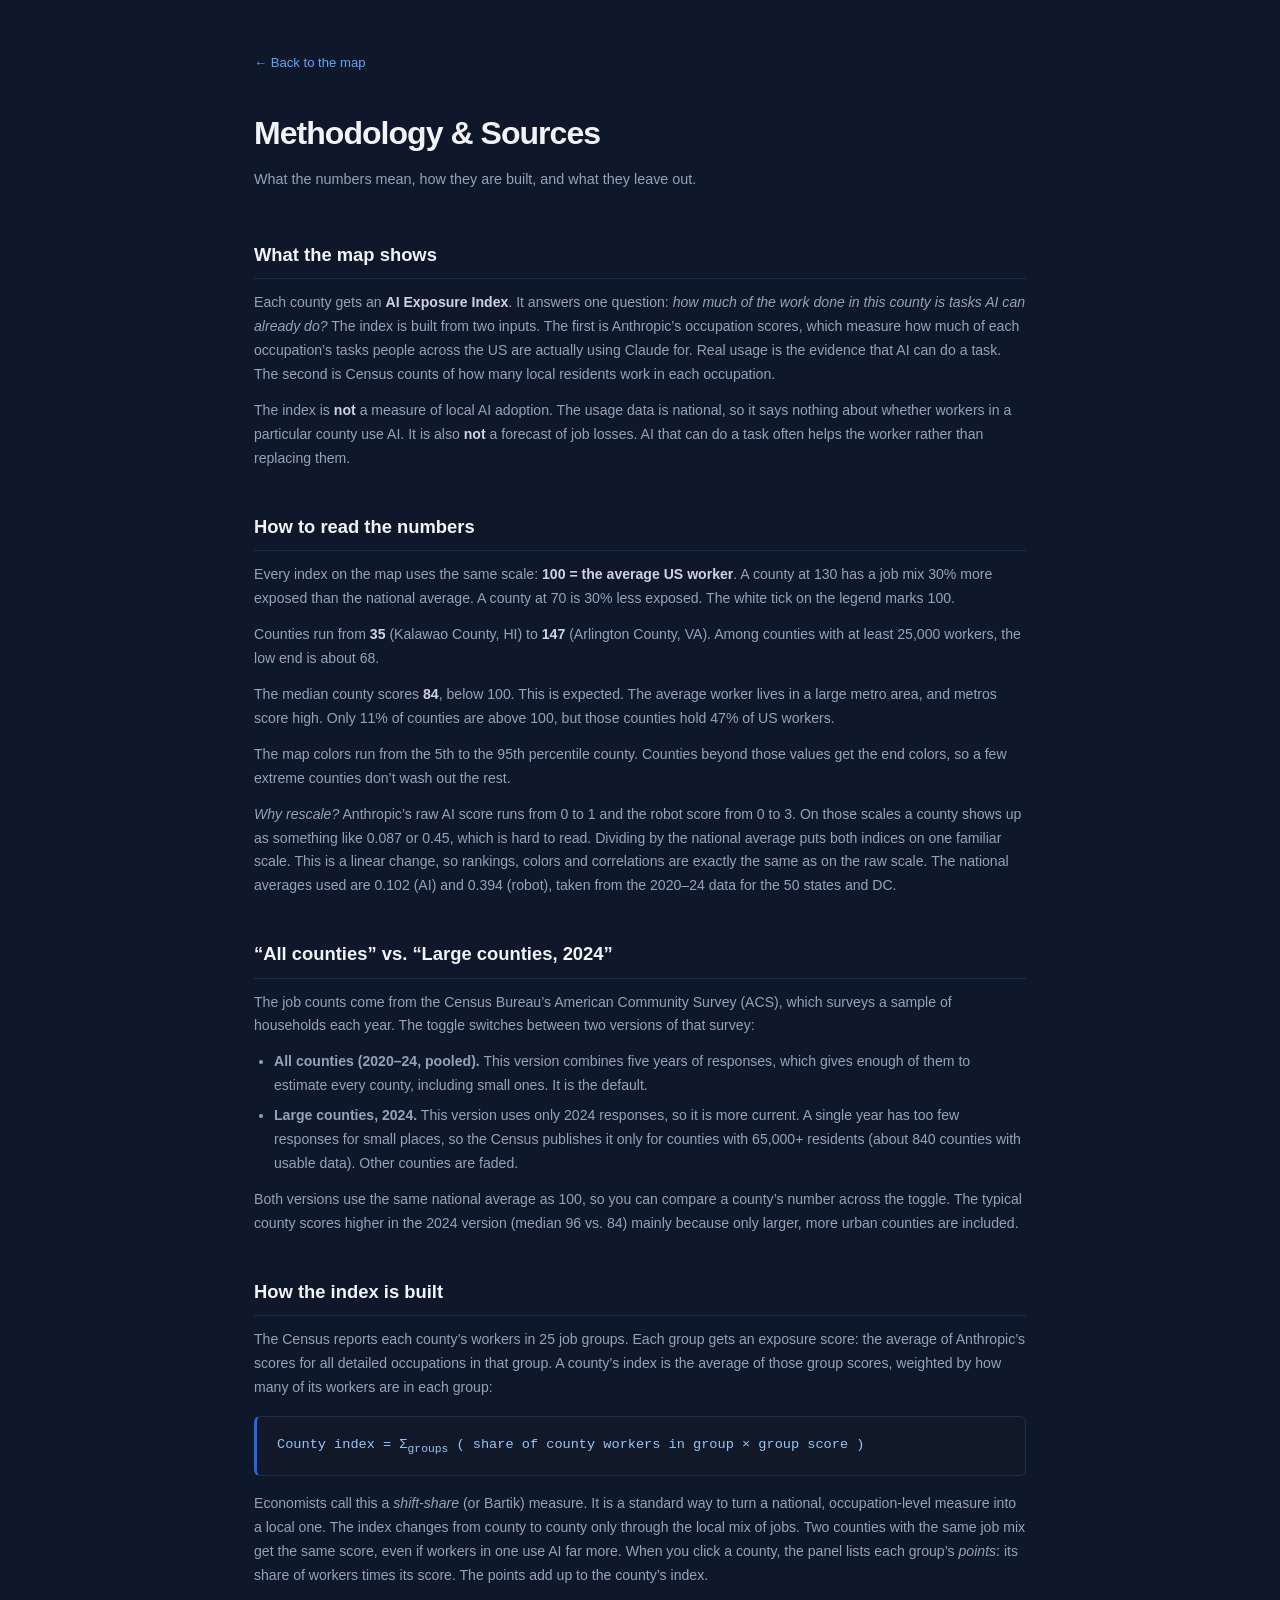
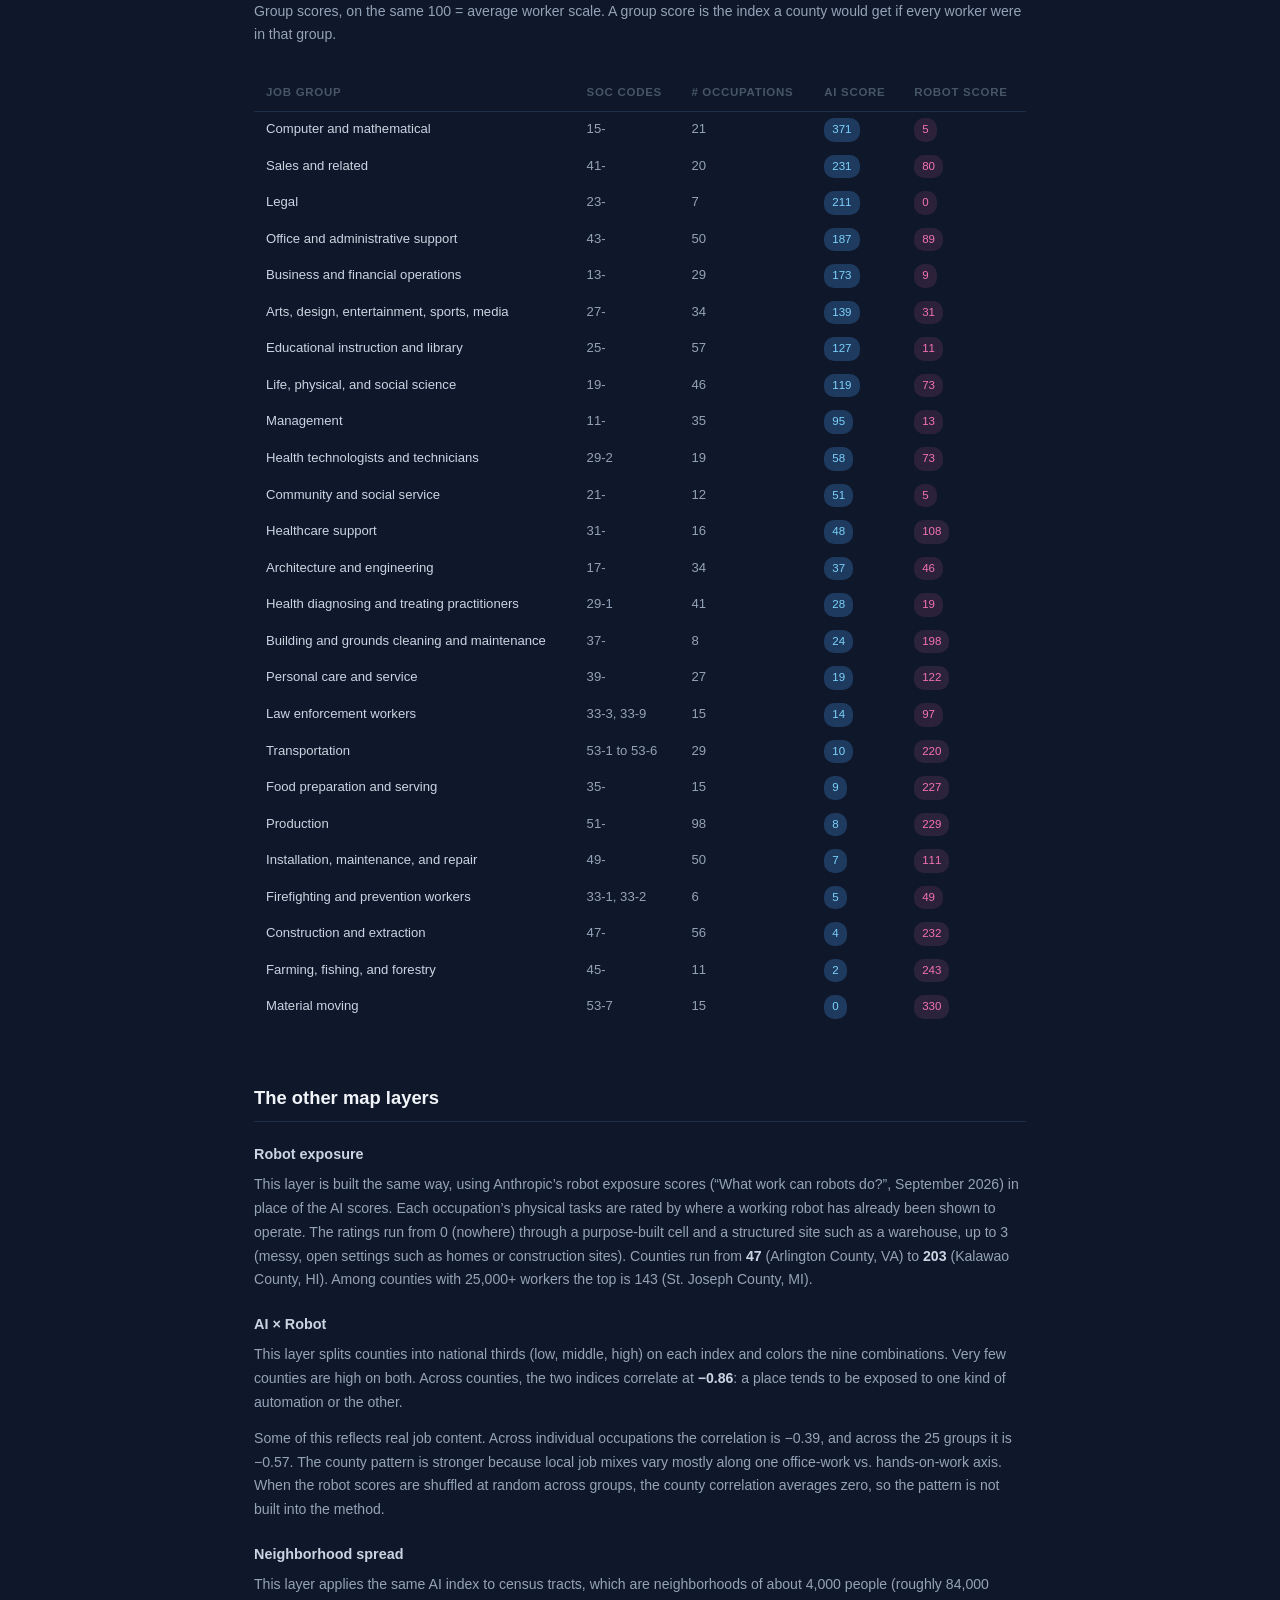
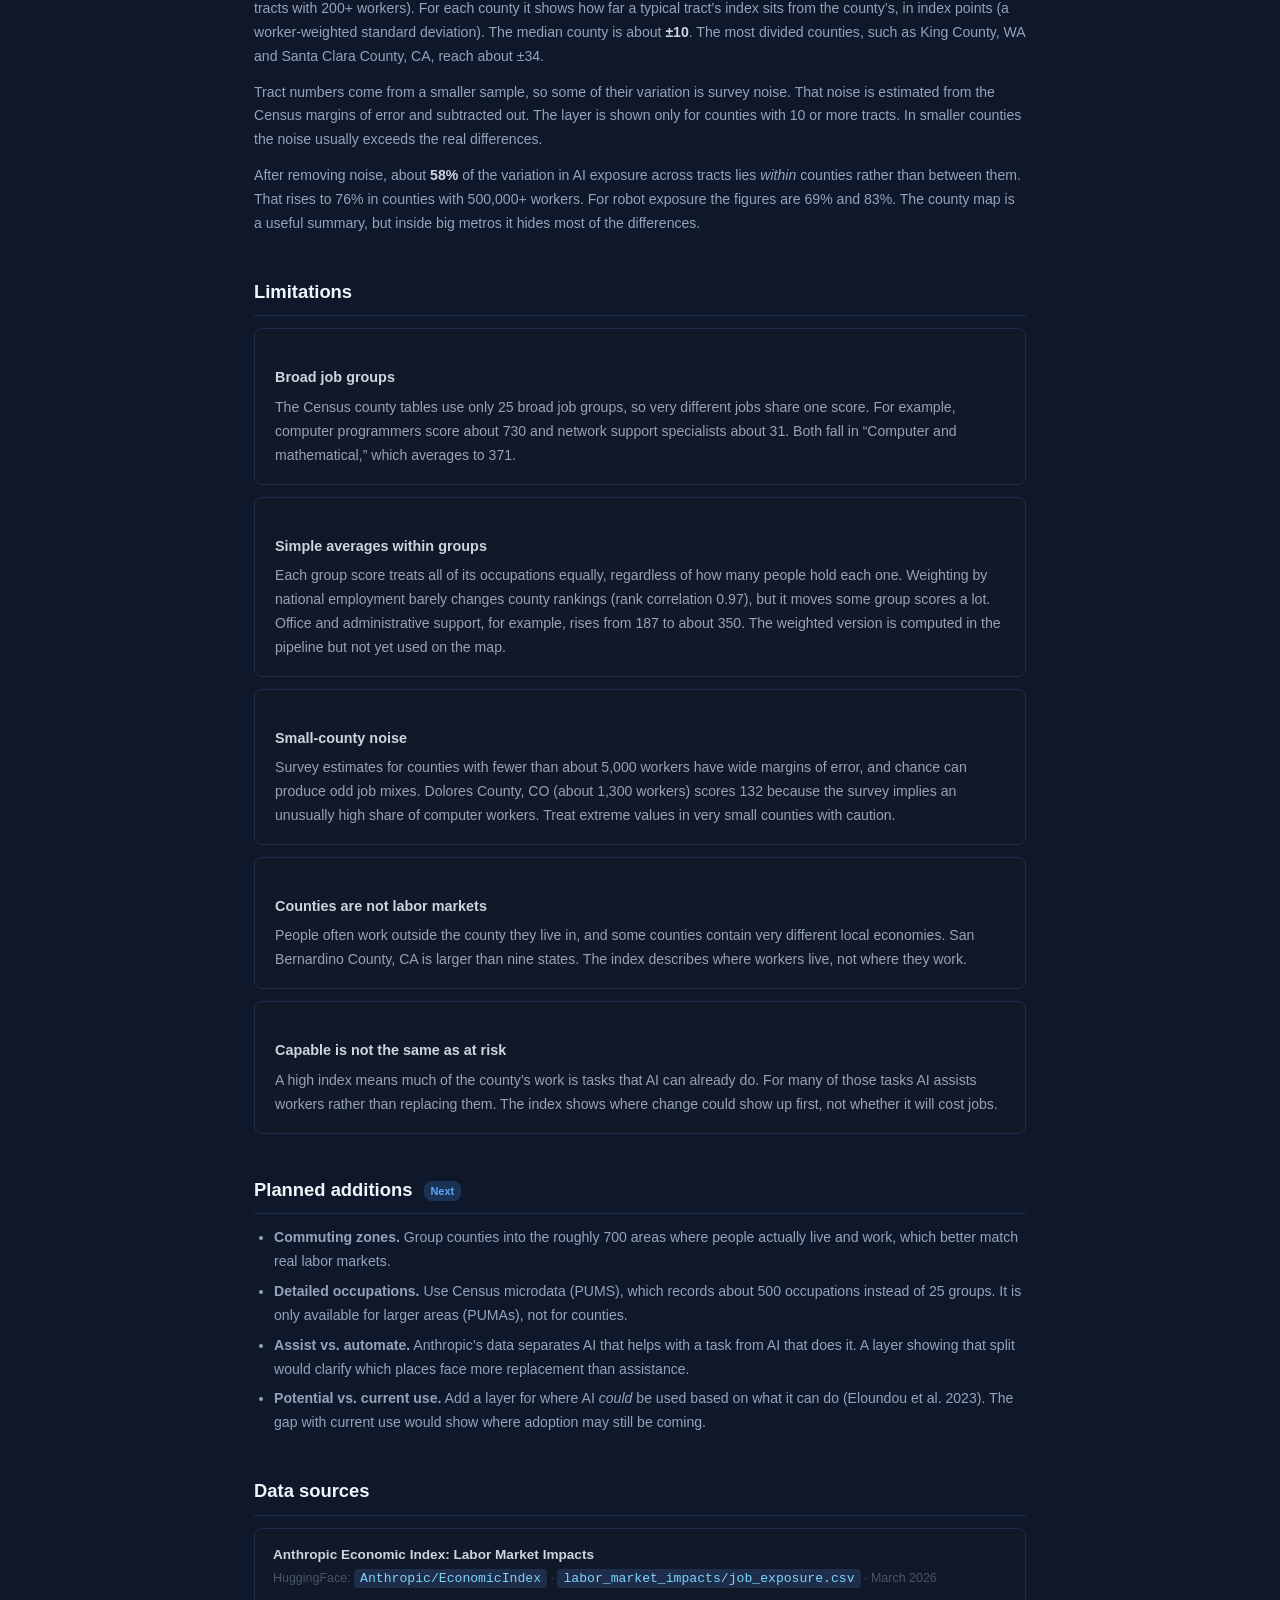
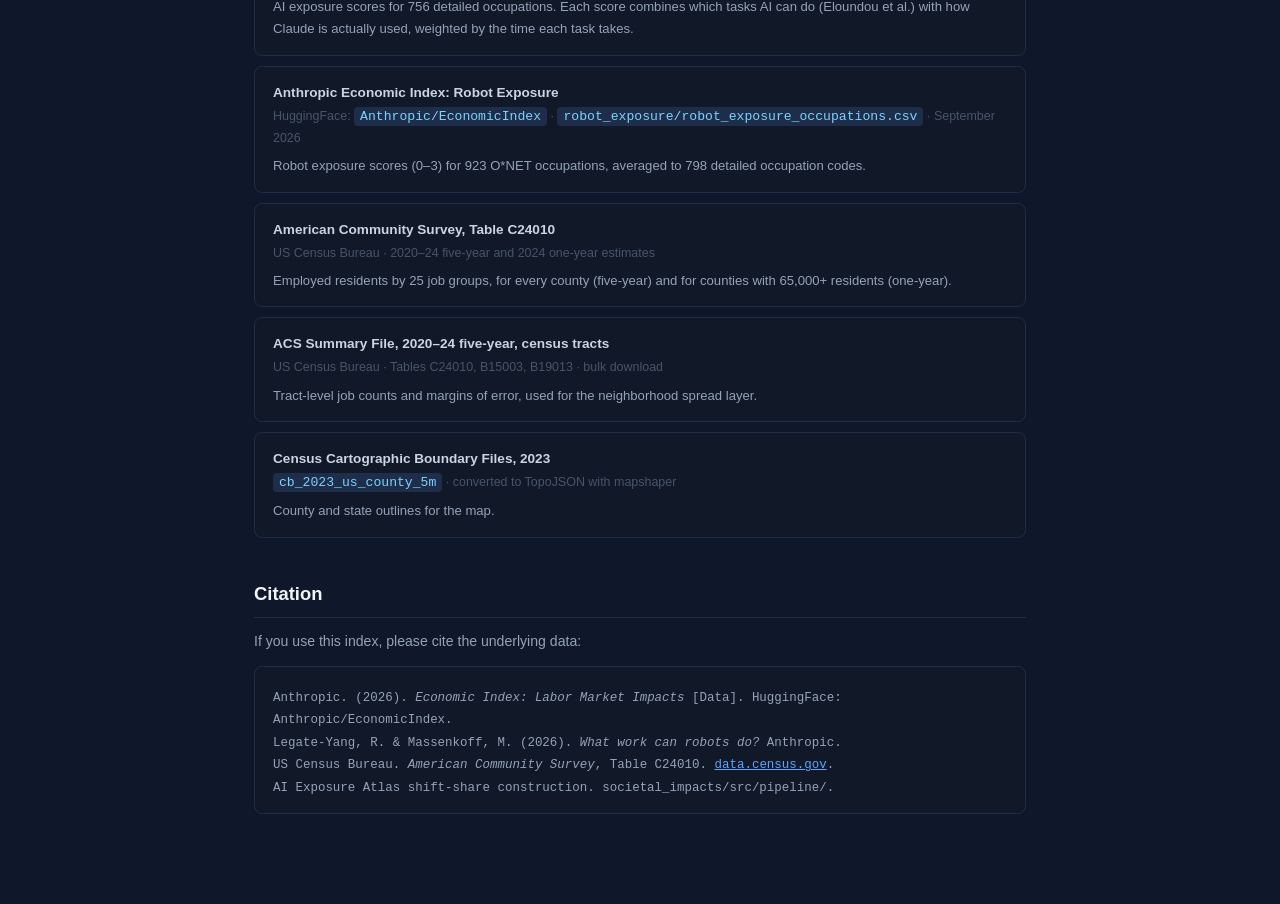
==== src/map/methodology.html @ 0a043947 "Describe the AI index as task capability, not local adoption The usage data is national and occupati" ====
<!DOCTYPE html>
<html lang="en">
<head>
  <meta charset="UTF-8" />
  <meta name="viewport" content="width=device-width, initial-scale=1.0" />
  <title>Methodology — AI Exposure Atlas</title>
  <style>
    * { box-sizing: border-box; margin: 0; padding: 0; }
    body {
      font-family: -apple-system, BlinkMacSystemFont, "Segoe UI", Roboto, sans-serif;
      background: #0f172a;
      color: #e2e8f0;
      line-height: 1.7;
    }
    .page {
      max-width: 820px;
      margin: 0 auto;
      padding: 48px 24px 80px;
    }
    .back-link {
      display: inline-flex;
      align-items: center;
      gap: 6px;
      font-size: 0.82rem;
      color: #60a5fa;
      text-decoration: none;
      margin-bottom: 32px;
    }
    .back-link:hover { text-decoration: underline; }
    h1 {
      font-size: 2rem;
      font-weight: 700;
      color: #f1f5f9;
      letter-spacing: -0.03em;
      margin-bottom: 6px;
    }
    .tagline {
      font-size: 0.9rem;
      color: #94a3b8;
      margin-bottom: 48px;
    }
    h2 {
      font-size: 1.15rem;
      font-weight: 600;
      color: #f1f5f9;
      margin: 40px 0 12px;
      padding-bottom: 8px;
      border-bottom: 1px solid #1e2d4a;
    }
    h3 {
      font-size: 0.9rem;
      font-weight: 600;
      color: #cbd5e1;
      margin: 20px 0 6px;
    }
    p { font-size: 0.88rem; color: #94a3b8; margin-bottom: 12px; }
    p strong { color: #cbd5e1; }
    code {
      font-family: "SF Mono", "Fira Code", monospace;
      font-size: 0.82rem;
      background: #1e2d4a;
      color: #7dd3fc;
      padding: 2px 6px;
      border-radius: 4px;
    }
    .formula {
      background: #111827;
      border: 1px solid #1e2d4a;
      border-left: 3px solid #2563eb;
      border-radius: 6px;
      padding: 16px 20px;
      margin: 16px 0;
      font-family: "SF Mono", "Fira Code", monospace;
      font-size: 0.85rem;
      color: #93c5fd;
    }
    code { overflow-wrap: anywhere; }
    table {
      width: 100%;
      border-collapse: collapse;
      font-size: 0.82rem;
      margin: 16px 0;
    }
    th {
      text-align: left;
      font-size: 0.72rem;
      font-weight: 600;
      text-transform: uppercase;
      letter-spacing: 0.06em;
      color: #475569;
      padding: 8px 12px;
      border-bottom: 1px solid #1e2d4a;
    }
    td {
      padding: 6px 12px;
      border-bottom: 1px solid #0f172a;
      color: #94a3b8;
      vertical-align: top;
    }
    td:first-child { color: #cbd5e1; }
    tr:hover td { background: #111827; }
    .score-chip.robot { color: #f472b6; background: rgba(244,114,182,0.12); }
    .score-chip {
      display: inline-block;
      background: #1e3a5f;
      color: #7dd3fc;
      font-size: 0.72rem;
      padding: 2px 8px;
      border-radius: 10px;
    }
    .limitation-box {
      background: #111827;
      border: 1px solid #1e2d4a;
      border-radius: 8px;
      padding: 16px 20px;
      margin: 12px 0;
    }
    .limitation-box p { margin: 0; }
    ul {
      padding-left: 20px;
      font-size: 0.88rem;
      color: #94a3b8;
      margin-bottom: 12px;
    }
    ul li { margin-bottom: 6px; }
    .planned {
      display: inline-block;
      font-size: 0.68rem;
      background: #1a3355;
      color: #60a5fa;
      padding: 1px 7px;
      border-radius: 8px;
      margin-left: 6px;
      vertical-align: middle;
    }
    .source-block {
      background: #111827;
      border: 1px solid #1e2d4a;
      border-radius: 8px;
      padding: 14px 18px;
      margin: 10px 0;
    }
    .source-title { font-weight: 600; color: #cbd5e1; font-size: 0.85rem; }
    .source-meta { font-size: 0.78rem; color: #475569; margin-top: 2px; }
    .source-desc { font-size: 0.82rem; color: #94a3b8; margin-top: 6px; }
  </style>
</head>
<body>
<div class="page">
  <a href="index.html" class="back-link">← Back to the map</a>

  <h1>Methodology &amp; Sources</h1>
  <p class="tagline">What the numbers mean, how they are built, and what they leave out.</p>

  <h2>What the map shows</h2>
  <p>
    Each county gets an <strong>AI Exposure Index</strong>. It answers one question:
    <em>how much of the work done in this county is tasks AI can already do?</em>
    The index is built from two inputs. The first is Anthropic&rsquo;s occupation scores, which
    measure how much of each occupation&rsquo;s tasks people across the US are actually using
    Claude for. Real usage is the evidence that AI can do a task. The second is Census counts
    of how many local residents work in each occupation.
  </p>
  <p>
    The index is <strong>not</strong> a measure of local AI adoption. The usage data is national,
    so it says nothing about whether workers in a particular county use AI. It is also
    <strong>not</strong> a forecast of job losses. AI that can do a task often helps the worker
    rather than replacing them.
  </p>

  <h2>How to read the numbers</h2>
  <p>
    Every index on the map uses the same scale: <strong>100 = the average US worker</strong>.
    A county at 130 has a job mix 30% more exposed than the national average. A county at 70
    is 30% less exposed. The white tick on the legend marks 100.
  </p>
  <p>
    Counties run from <strong>35</strong> (Kalawao County, HI) to <strong>147</strong>
    (Arlington County, VA). Among counties with at least 25,000 workers, the low end is about 68.
  </p>
  <p>
    The median county scores <strong>84</strong>, below 100. This is expected. The average
    worker lives in a large metro area, and metros score high. Only 11% of counties are above
    100, but those counties hold 47% of US workers.
  </p>
  <p>
    The map colors run from the 5th to the 95th percentile county. Counties beyond those
    values get the end colors, so a few extreme counties don&rsquo;t wash out the rest.
  </p>
  <p>
    <em>Why rescale?</em> Anthropic&rsquo;s raw AI score runs from 0 to 1 and the robot score
    from 0 to 3. On those scales a county shows up as something like 0.087 or 0.45, which
    is hard to read. Dividing by the national average puts both indices on one familiar
    scale. This is a linear change, so rankings, colors and correlations are exactly the same
    as on the raw scale. The national averages used are 0.102 (AI) and 0.394 (robot), taken
    from the 2020&ndash;24 data for the 50 states and DC.
  </p>

  <h2>&ldquo;All counties&rdquo; vs. &ldquo;Large counties, 2024&rdquo;</h2>
  <p>
    The job counts come from the Census Bureau&rsquo;s American Community Survey (ACS), which
    surveys a sample of households each year. The toggle switches between two versions of
    that survey:
  </p>
  <ul>
    <li><strong>All counties (2020&ndash;24, pooled).</strong> This version combines five years
      of responses, which gives enough of them to estimate every county, including small
      ones. It is the default.</li>
    <li><strong>Large counties, 2024.</strong> This version uses only 2024 responses, so it is
      more current. A single year has too few responses for small places, so the Census
      publishes it only for counties with 65,000+ residents (about 840 counties with usable
      data). Other counties are faded.</li>
  </ul>
  <p>
    Both versions use the same national average as 100, so you can compare a county&rsquo;s
    number across the toggle. The typical county scores higher in the 2024 version (median
    96 vs. 84) mainly because only larger, more urban counties are included.
  </p>

  <h2>How the index is built</h2>
  <p>
    The Census reports each county&rsquo;s workers in 25 job groups. Each group gets an
    exposure score: the average of Anthropic&rsquo;s scores for all detailed occupations in
    that group. A county&rsquo;s index is the average of those group scores, weighted by
    how many of its workers are in each group:
  </p>
  <div class="formula">
    County index = &Sigma;<sub>groups</sub> ( share of county workers in group &times; group score )
  </div>
  <p>
    Economists call this a <em>shift-share</em> (or Bartik) measure. It is a standard way
    to turn a national, occupation-level measure into a local one. The index changes from
    county to county only through the local mix of jobs. Two counties with the same job mix
    get the same score, even if workers in one use AI far more. When you click a county, the panel lists
    each group&rsquo;s <em>points</em>: its share of workers times its score. The points add
    up to the county&rsquo;s index.
  </p>
  <p>
    Group scores, on the same 100 = average worker scale. A group score is the index a county
    would get if every worker were in that group.
  </p>
  <div style="overflow-x:auto">
  <table>
    <thead>
      <tr><th>Job group</th><th>SOC codes</th><th># occupations</th><th>AI score</th><th>Robot score</th></tr>
    </thead>
    <tbody>
      <tr><td>Computer and mathematical</td><td>15-</td><td>21</td><td><span class="score-chip">371</span></td><td><span class="score-chip robot">5</span></td></tr>
      <tr><td>Sales and related</td><td>41-</td><td>20</td><td><span class="score-chip">231</span></td><td><span class="score-chip robot">80</span></td></tr>
      <tr><td>Legal</td><td>23-</td><td>7</td><td><span class="score-chip">211</span></td><td><span class="score-chip robot">0</span></td></tr>
      <tr><td>Office and administrative support</td><td>43-</td><td>50</td><td><span class="score-chip">187</span></td><td><span class="score-chip robot">89</span></td></tr>
      <tr><td>Business and financial operations</td><td>13-</td><td>29</td><td><span class="score-chip">173</span></td><td><span class="score-chip robot">9</span></td></tr>
      <tr><td>Arts, design, entertainment, sports, media</td><td>27-</td><td>34</td><td><span class="score-chip">139</span></td><td><span class="score-chip robot">31</span></td></tr>
      <tr><td>Educational instruction and library</td><td>25-</td><td>57</td><td><span class="score-chip">127</span></td><td><span class="score-chip robot">11</span></td></tr>
      <tr><td>Life, physical, and social science</td><td>19-</td><td>46</td><td><span class="score-chip">119</span></td><td><span class="score-chip robot">73</span></td></tr>
      <tr><td>Management</td><td>11-</td><td>35</td><td><span class="score-chip">95</span></td><td><span class="score-chip robot">13</span></td></tr>
      <tr><td>Health technologists and technicians</td><td>29-2</td><td>19</td><td><span class="score-chip">58</span></td><td><span class="score-chip robot">73</span></td></tr>
      <tr><td>Community and social service</td><td>21-</td><td>12</td><td><span class="score-chip">51</span></td><td><span class="score-chip robot">5</span></td></tr>
      <tr><td>Healthcare support</td><td>31-</td><td>16</td><td><span class="score-chip">48</span></td><td><span class="score-chip robot">108</span></td></tr>
      <tr><td>Architecture and engineering</td><td>17-</td><td>34</td><td><span class="score-chip">37</span></td><td><span class="score-chip robot">46</span></td></tr>
      <tr><td>Health diagnosing and treating practitioners</td><td>29-1</td><td>41</td><td><span class="score-chip">28</span></td><td><span class="score-chip robot">19</span></td></tr>
      <tr><td>Building and grounds cleaning and maintenance</td><td>37-</td><td>8</td><td><span class="score-chip">24</span></td><td><span class="score-chip robot">198</span></td></tr>
      <tr><td>Personal care and service</td><td>39-</td><td>27</td><td><span class="score-chip">19</span></td><td><span class="score-chip robot">122</span></td></tr>
      <tr><td>Law enforcement workers</td><td>33-3, 33-9</td><td>15</td><td><span class="score-chip">14</span></td><td><span class="score-chip robot">97</span></td></tr>
      <tr><td>Transportation</td><td>53-1 to 53-6</td><td>29</td><td><span class="score-chip">10</span></td><td><span class="score-chip robot">220</span></td></tr>
      <tr><td>Food preparation and serving</td><td>35-</td><td>15</td><td><span class="score-chip">9</span></td><td><span class="score-chip robot">227</span></td></tr>
      <tr><td>Production</td><td>51-</td><td>98</td><td><span class="score-chip">8</span></td><td><span class="score-chip robot">229</span></td></tr>
      <tr><td>Installation, maintenance, and repair</td><td>49-</td><td>50</td><td><span class="score-chip">7</span></td><td><span class="score-chip robot">111</span></td></tr>
      <tr><td>Firefighting and prevention workers</td><td>33-1, 33-2</td><td>6</td><td><span class="score-chip">5</span></td><td><span class="score-chip robot">49</span></td></tr>
      <tr><td>Construction and extraction</td><td>47-</td><td>56</td><td><span class="score-chip">4</span></td><td><span class="score-chip robot">232</span></td></tr>
      <tr><td>Farming, fishing, and forestry</td><td>45-</td><td>11</td><td><span class="score-chip">2</span></td><td><span class="score-chip robot">243</span></td></tr>
      <tr><td>Material moving</td><td>53-7</td><td>15</td><td><span class="score-chip">0</span></td><td><span class="score-chip robot">330</span></td></tr>
    </tbody>
  </table>
  </div>

  <h2>The other map layers</h2>

  <h3>Robot exposure</h3>
  <p>
    This layer is built the same way, using Anthropic&rsquo;s robot exposure scores
    (&ldquo;What work can robots do?&rdquo;, September 2026) in place of the AI scores. Each
    occupation&rsquo;s physical tasks are rated by where a working robot has already been
    shown to operate. The ratings run from 0 (nowhere) through a purpose-built cell and a
    structured site such as a warehouse, up to 3 (messy, open settings such as homes or
    construction sites). Counties run from <strong>47</strong> (Arlington County, VA) to
    <strong>203</strong> (Kalawao County, HI). Among counties with 25,000+ workers the top
    is 143 (St. Joseph County, MI).
  </p>

  <h3>AI &times; Robot</h3>
  <p>
    This layer splits counties into national thirds (low, middle, high) on each index and
    colors the nine combinations. Very few counties are high on both. Across counties, the
    two indices correlate at <strong>&minus;0.86</strong>: a place tends to be exposed to one
    kind of automation or the other.
  </p>
  <p>
    Some of this reflects real job content. Across individual occupations the correlation is
    &minus;0.39, and across the 25 groups it is &minus;0.57. The county pattern is stronger
    because local job mixes vary mostly along one office-work vs. hands-on-work axis. When the
    robot scores are shuffled at random across groups, the county correlation averages zero,
    so the pattern is not built into the method.
  </p>

  <h3>Neighborhood spread</h3>
  <p>
    This layer applies the same AI index to census tracts, which are neighborhoods of about
    4,000 people (roughly 84,000 tracts with 200+ workers). For each county it shows how far
    a typical tract&rsquo;s index sits from the county&rsquo;s, in index points (a
    worker-weighted standard deviation). The median county is about <strong>&plusmn;10</strong>.
    The most divided counties, such as King County, WA and Santa Clara County, CA, reach
    about &plusmn;34.
  </p>
  <p>
    Tract numbers come from a smaller sample, so some of their variation is survey noise. That
    noise is estimated from the Census margins of error and subtracted out. The layer is shown
    only for counties with 10 or more tracts. In smaller counties the noise usually exceeds
    the real differences.
  </p>
  <p>
    After removing noise, about <strong>58%</strong> of the variation in AI exposure across
    tracts lies <em>within</em> counties rather than between them. That rises to 76% in
    counties with 500,000+ workers. For robot exposure the figures are 69% and 83%. The county
    map is a useful summary, but inside big metros it hides most of the differences.
  </p>

  <h2>Limitations</h2>

  <div class="limitation-box">
    <h3>Broad job groups</h3>
    <p>
      The Census county tables use only 25 broad job groups, so very different jobs share one
      score. For example, computer programmers score about 730 and network support specialists
      about 31. Both fall in &ldquo;Computer and mathematical,&rdquo; which averages to 371.
    </p>
  </div>

  <div class="limitation-box">
    <h3>Simple averages within groups</h3>
    <p>
      Each group score treats all of its occupations equally, regardless of how many people
      hold each one. Weighting by national employment barely changes county rankings (rank
      correlation 0.97), but it moves some group scores a lot. Office and administrative
      support, for example, rises from 187 to about 350. The weighted version is computed in
      the pipeline but not yet used on the map.
    </p>
  </div>

  <div class="limitation-box">
    <h3>Small-county noise</h3>
    <p>
      Survey estimates for counties with fewer than about 5,000 workers have wide margins of
      error, and chance can produce odd job mixes. Dolores County, CO (about 1,300 workers)
      scores 132 because the survey implies an unusually high share of computer workers. Treat
      extreme values in very small counties with caution.
    </p>
  </div>

  <div class="limitation-box">
    <h3>Counties are not labor markets</h3>
    <p>
      People often work outside the county they live in, and some counties contain very
      different local economies. San Bernardino County, CA is larger than nine states. The
      index describes where workers live, not where they work.
    </p>
  </div>

  <div class="limitation-box">
    <h3>Capable is not the same as at risk</h3>
    <p>
      A high index means much of the county&rsquo;s work is tasks that AI can already do.
      For many of those tasks AI assists workers rather than replacing them. The index shows
      where change could show up first, not whether it will cost jobs.
    </p>
  </div>

  <h2>Planned additions <span class="planned">Next</span></h2>
  <ul>
    <li><strong>Commuting zones.</strong> Group counties into the roughly 700 areas where people
      actually live and work, which better match real labor markets.</li>
    <li><strong>Detailed occupations.</strong> Use Census microdata (PUMS), which records about
      500 occupations instead of 25 groups. It is only available for larger areas (PUMAs), not
      for counties.</li>
    <li><strong>Assist vs. automate.</strong> Anthropic&rsquo;s data separates AI that helps
      with a task from AI that does it. A layer showing that split would clarify which places
      face more replacement than assistance.</li>
    <li><strong>Potential vs. current use.</strong> Add a layer for where AI <em>could</em> be
      used based on what it can do (Eloundou et al. 2023). The gap with current use would show
      where adoption may still be coming.</li>
  </ul>

  <h2>Data sources</h2>

  <div class="source-block">
    <div class="source-title">Anthropic Economic Index: Labor Market Impacts</div>
    <div class="source-meta">HuggingFace: <code>Anthropic/EconomicIndex</code> &middot; <code>labor_market_impacts/job_exposure.csv</code> &middot; March 2026</div>
    <div class="source-desc">
      AI exposure scores for 756 detailed occupations. Each score combines which tasks AI can
      do (Eloundou et al.) with how Claude is actually used, weighted by the time each task takes.
    </div>
  </div>

  <div class="source-block">
    <div class="source-title">Anthropic Economic Index: Robot Exposure</div>
    <div class="source-meta">HuggingFace: <code>Anthropic/EconomicIndex</code> &middot; <code>robot_exposure/robot_exposure_occupations.csv</code> &middot; September 2026</div>
    <div class="source-desc">
      Robot exposure scores (0&ndash;3) for 923 O*NET occupations, averaged to 798 detailed
      occupation codes.
    </div>
  </div>

  <div class="source-block">
    <div class="source-title">American Community Survey, Table C24010</div>
    <div class="source-meta">US Census Bureau &middot; 2020&ndash;24 five-year and 2024 one-year estimates</div>
    <div class="source-desc">
      Employed residents by 25 job groups, for every county (five-year) and for counties with
      65,000+ residents (one-year).
    </div>
  </div>

  <div class="source-block">
    <div class="source-title">ACS Summary File, 2020&ndash;24 five-year, census tracts</div>
    <div class="source-meta">US Census Bureau &middot; Tables C24010, B15003, B19013 &middot; bulk download</div>
    <div class="source-desc">Tract-level job counts and margins of error, used for the neighborhood spread layer.</div>
  </div>

  <div class="source-block">
    <div class="source-title">Census Cartographic Boundary Files, 2023</div>
    <div class="source-meta"><code>cb_2023_us_county_5m</code> &middot; converted to TopoJSON with mapshaper</div>
    <div class="source-desc">County and state outlines for the map.</div>
  </div>

  <h2>Citation</h2>
  <p>If you use this index, please cite the underlying data:</p>
  <div class="source-block">
    <div class="source-desc" style="font-family: 'SF Mono', 'Fira Code', monospace; font-size: 0.78rem; line-height: 1.8; color: #94a3b8;">
      Anthropic. (2026). <em>Economic Index: Labor Market Impacts</em> [Data]. HuggingFace: Anthropic/EconomicIndex.<br/>
      Legate-Yang, R. &amp; Massenkoff, M. (2026). <em>What work can robots do?</em> Anthropic.<br/>
      US Census Bureau. <em>American Community Survey</em>, Table C24010.
      <a href="https://data.census.gov" style="color: #60a5fa;">data.census.gov</a>.<br/>
      AI Exposure Atlas shift-share construction. societal_impacts/src/pipeline/.
    </div>
  </div>
</div>
</body>
</html>
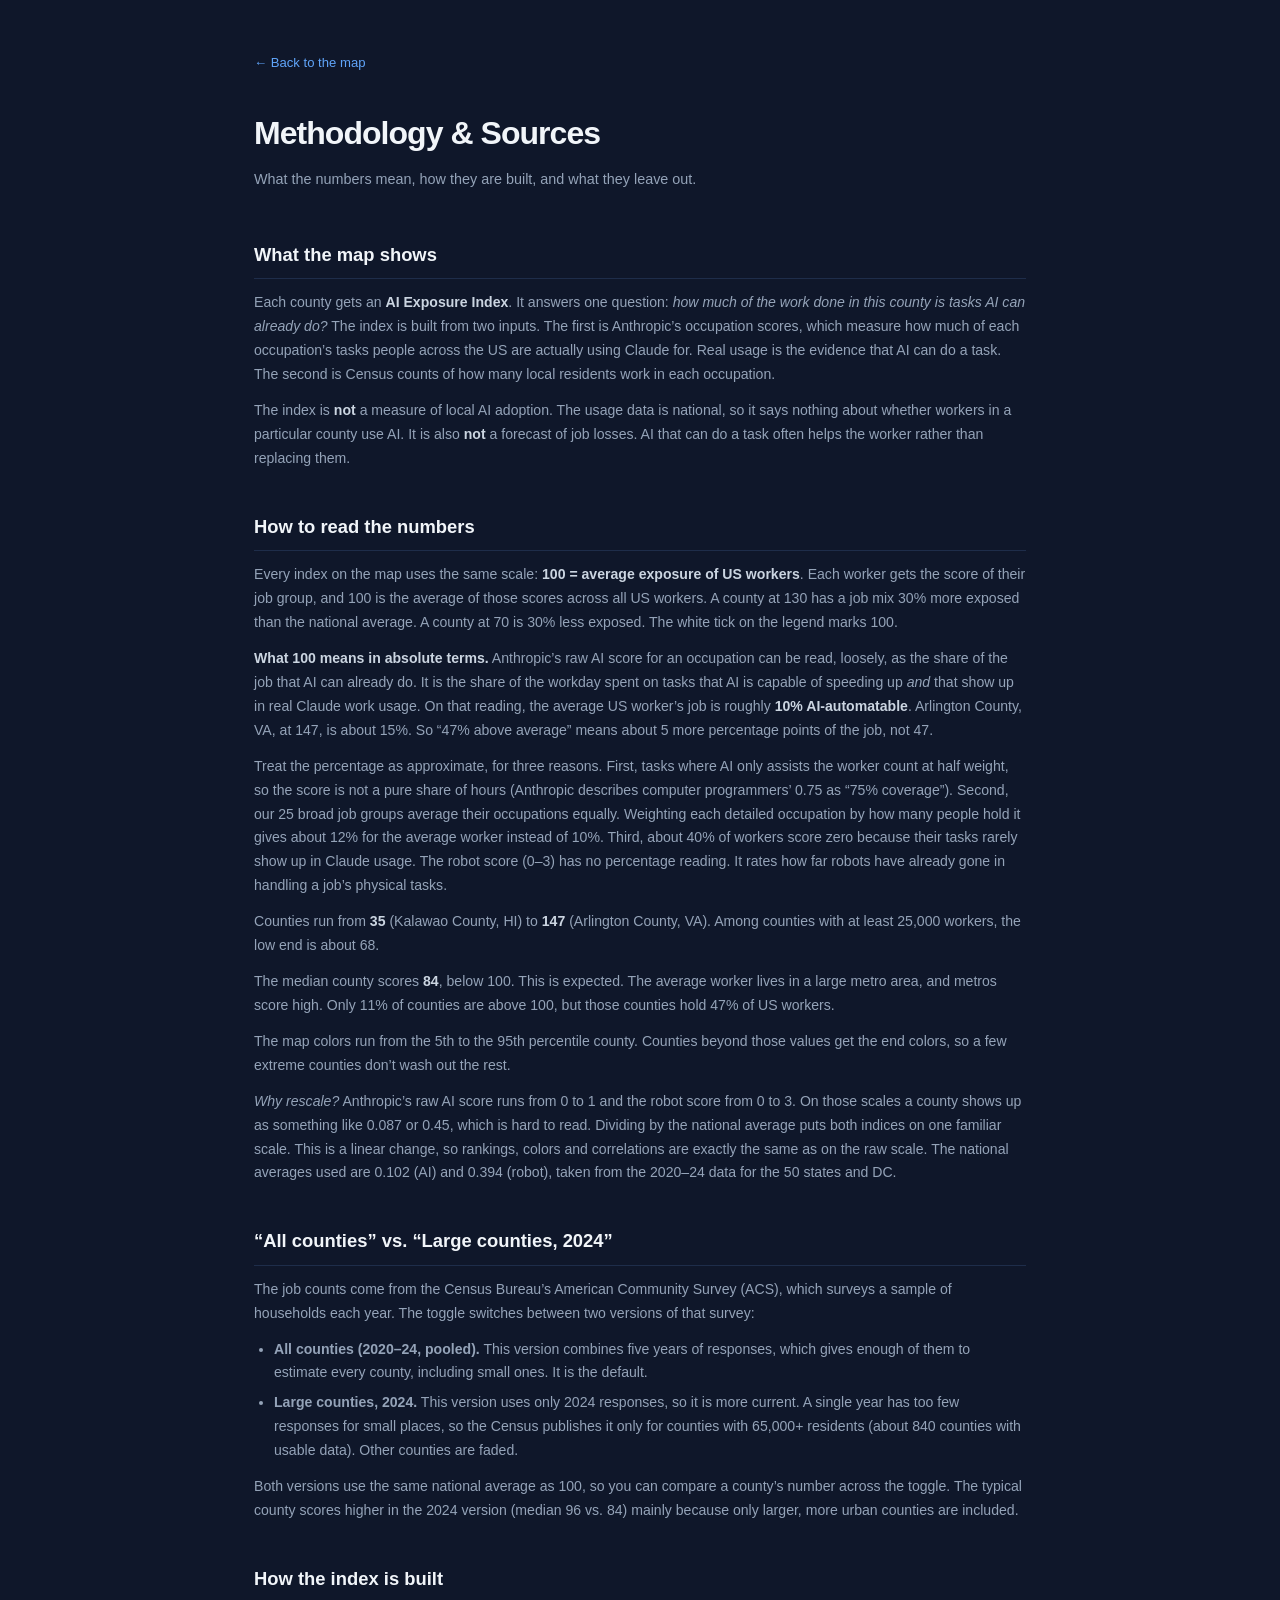
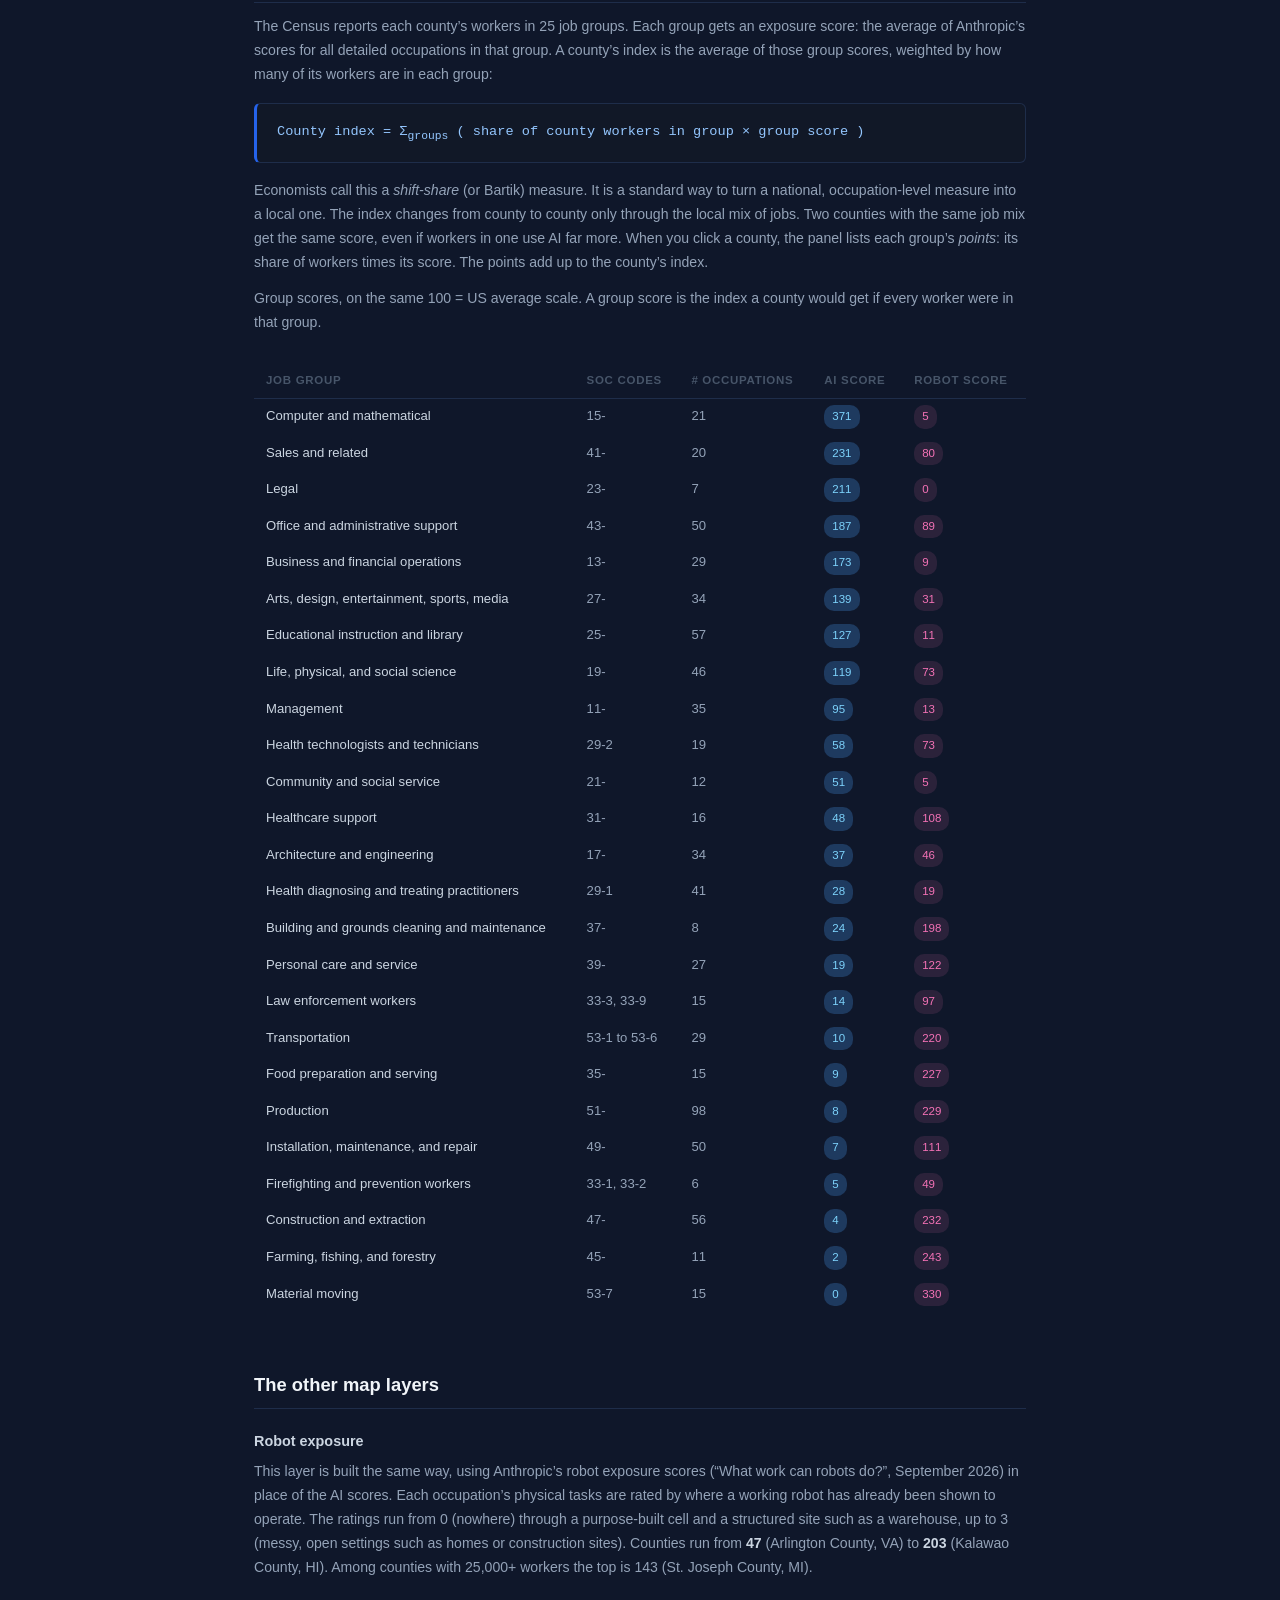
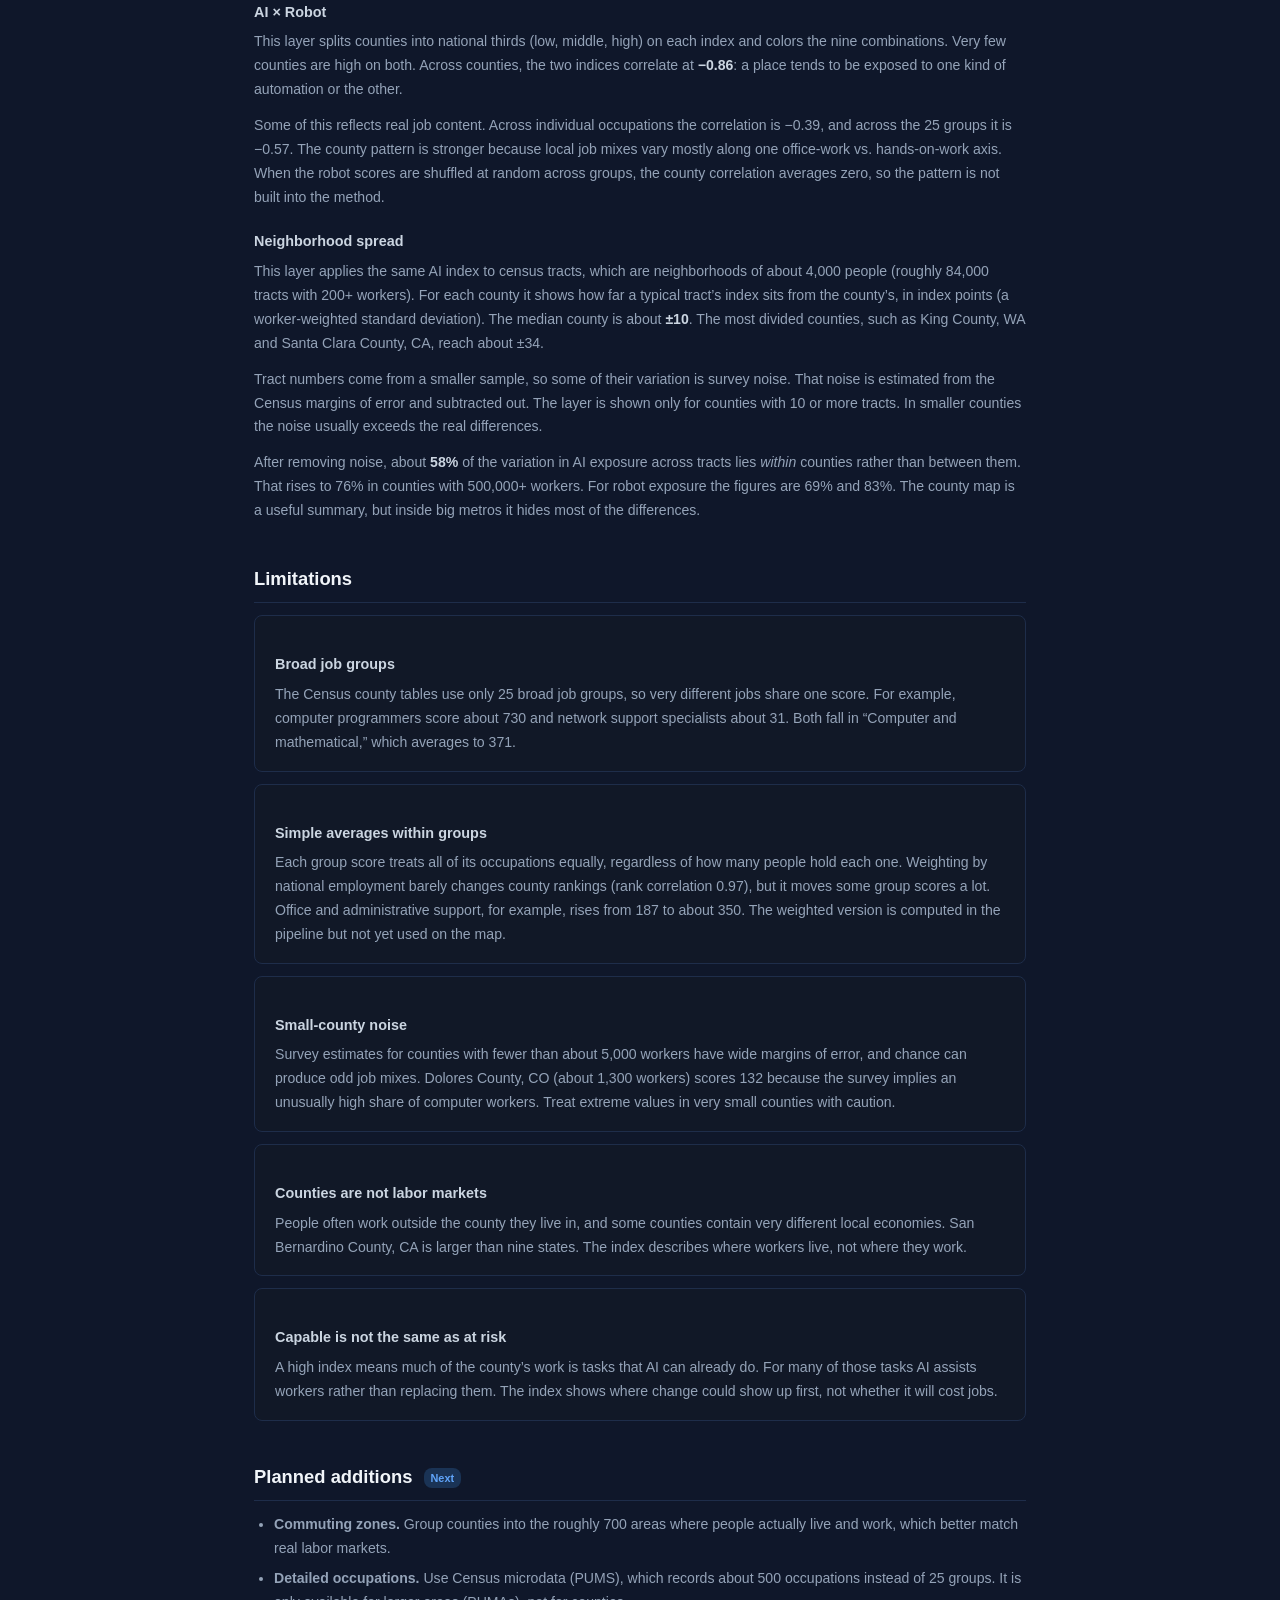
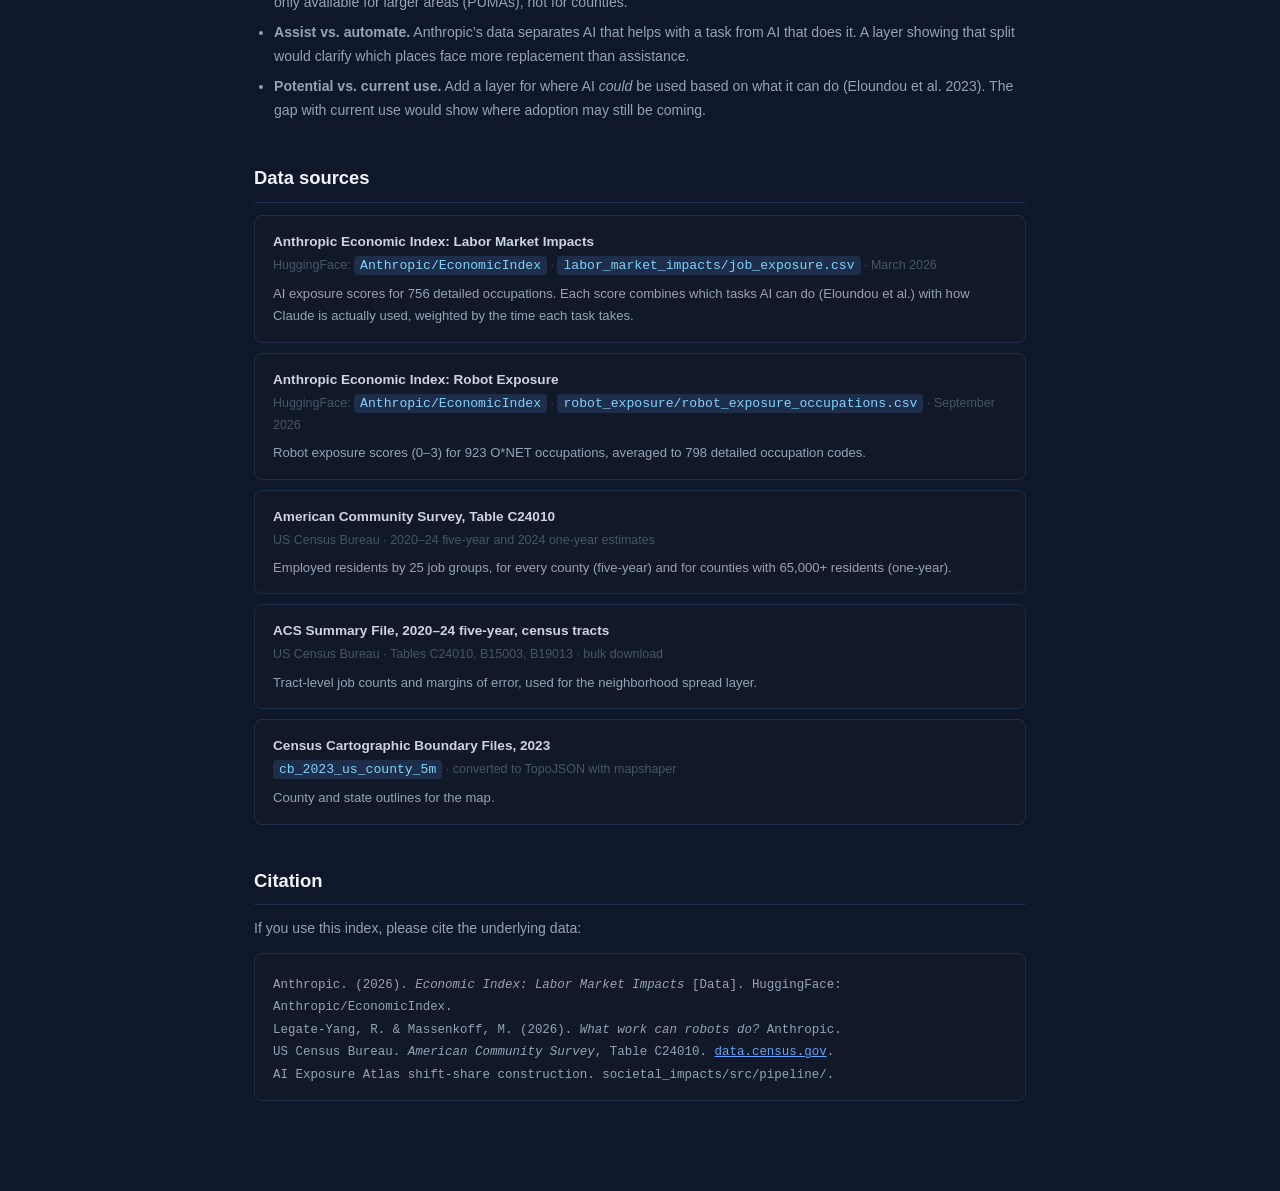
==== commit 328689ae: "Anchor the 100 scale to an absolute share of the job Subtitle: "100 = average exposure of US workers" ====
--- a/src/map/methodology.html
+++ b/src/map/methodology.html
@@ -170,9 +170,28 @@
 
   <h2>How to read the numbers</h2>
   <p>
-    Every index on the map uses the same scale: <strong>100 = the average US worker</strong>.
-    A county at 130 has a job mix 30% more exposed than the national average. A county at 70
-    is 30% less exposed. The white tick on the legend marks 100.
+    Every index on the map uses the same scale: <strong>100 = average exposure of US
+    workers</strong>. Each worker gets the score of their job group, and 100 is the average of
+    those scores across all US workers. A county at 130 has a job mix 30% more exposed than the
+    national average. A county at 70 is 30% less exposed. The white tick on the legend marks 100.
+  </p>
+  <p>
+    <strong>What 100 means in absolute terms.</strong> Anthropic&rsquo;s raw AI score for an
+    occupation can be read, loosely, as the share of the job that AI can already do. It is the
+    share of the workday spent on tasks that AI is capable of speeding up <em>and</em> that show
+    up in real Claude work usage. On that reading, the average US worker&rsquo;s job is roughly
+    <strong>10% AI-automatable</strong>. Arlington County, VA, at 147, is about 15%. So
+    &ldquo;47% above average&rdquo; means about 5 more percentage points of the job, not 47.
+  </p>
+  <p>
+    Treat the percentage as approximate, for three reasons. First, tasks where AI only assists
+    the worker count at half weight, so the score is not a pure share of hours (Anthropic
+    describes computer programmers&rsquo; 0.75 as &ldquo;75% coverage&rdquo;). Second, our 25
+    broad job groups average their occupations equally. Weighting each detailed occupation by
+    how many people hold it gives about 12% for the average worker instead of 10%. Third,
+    about 40% of workers score zero because their tasks rarely show up in Claude usage. The
+    robot score (0&ndash;3) has no percentage reading. It rates how far robots have already
+    gone in handling a job&rsquo;s physical tasks.
   </p>
   <p>
     Counties run from <strong>35</strong> (Kalawao County, HI) to <strong>147</strong>
@@ -236,7 +255,7 @@
     up to the county&rsquo;s index.
   </p>
   <p>
-    Group scores, on the same 100 = average worker scale. A group score is the index a county
+    Group scores, on the same 100 = US average scale. A group score is the index a county
     would get if every worker were in that group.
   </p>
   <div style="overflow-x:auto">
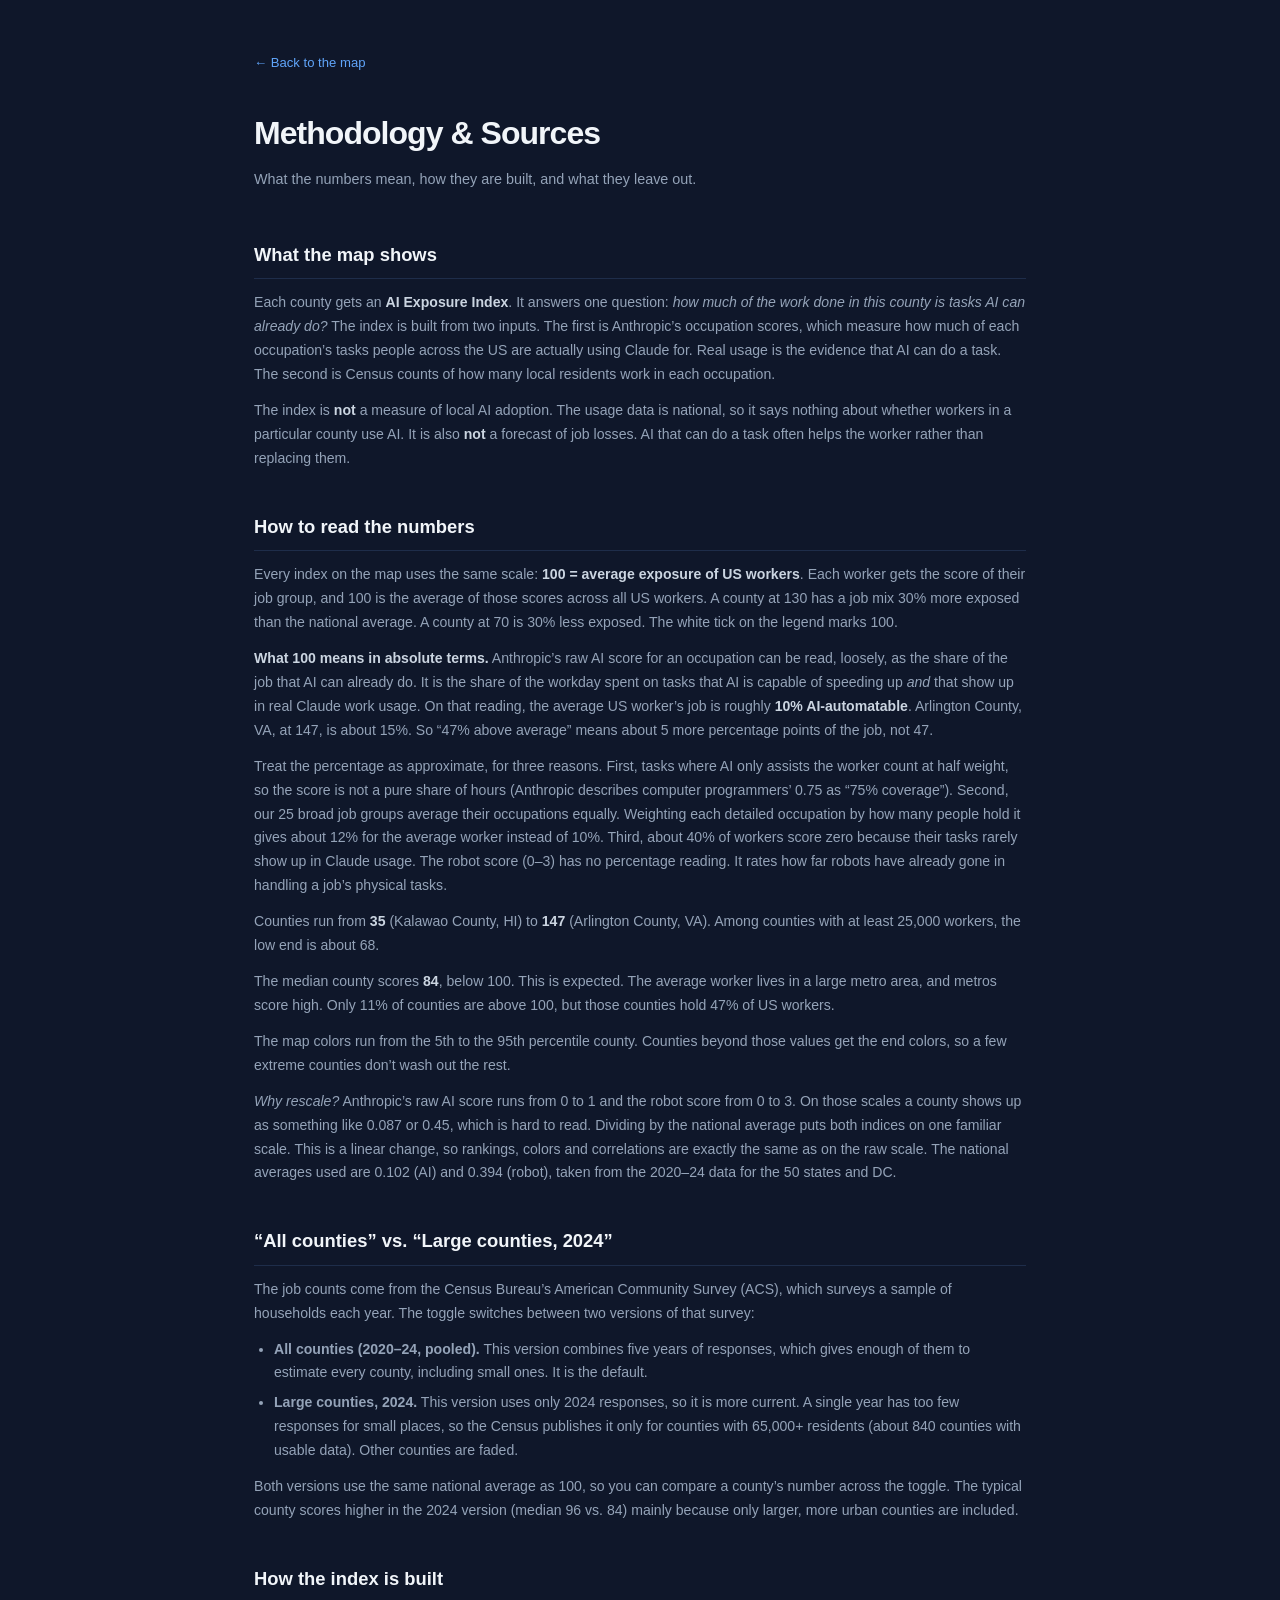
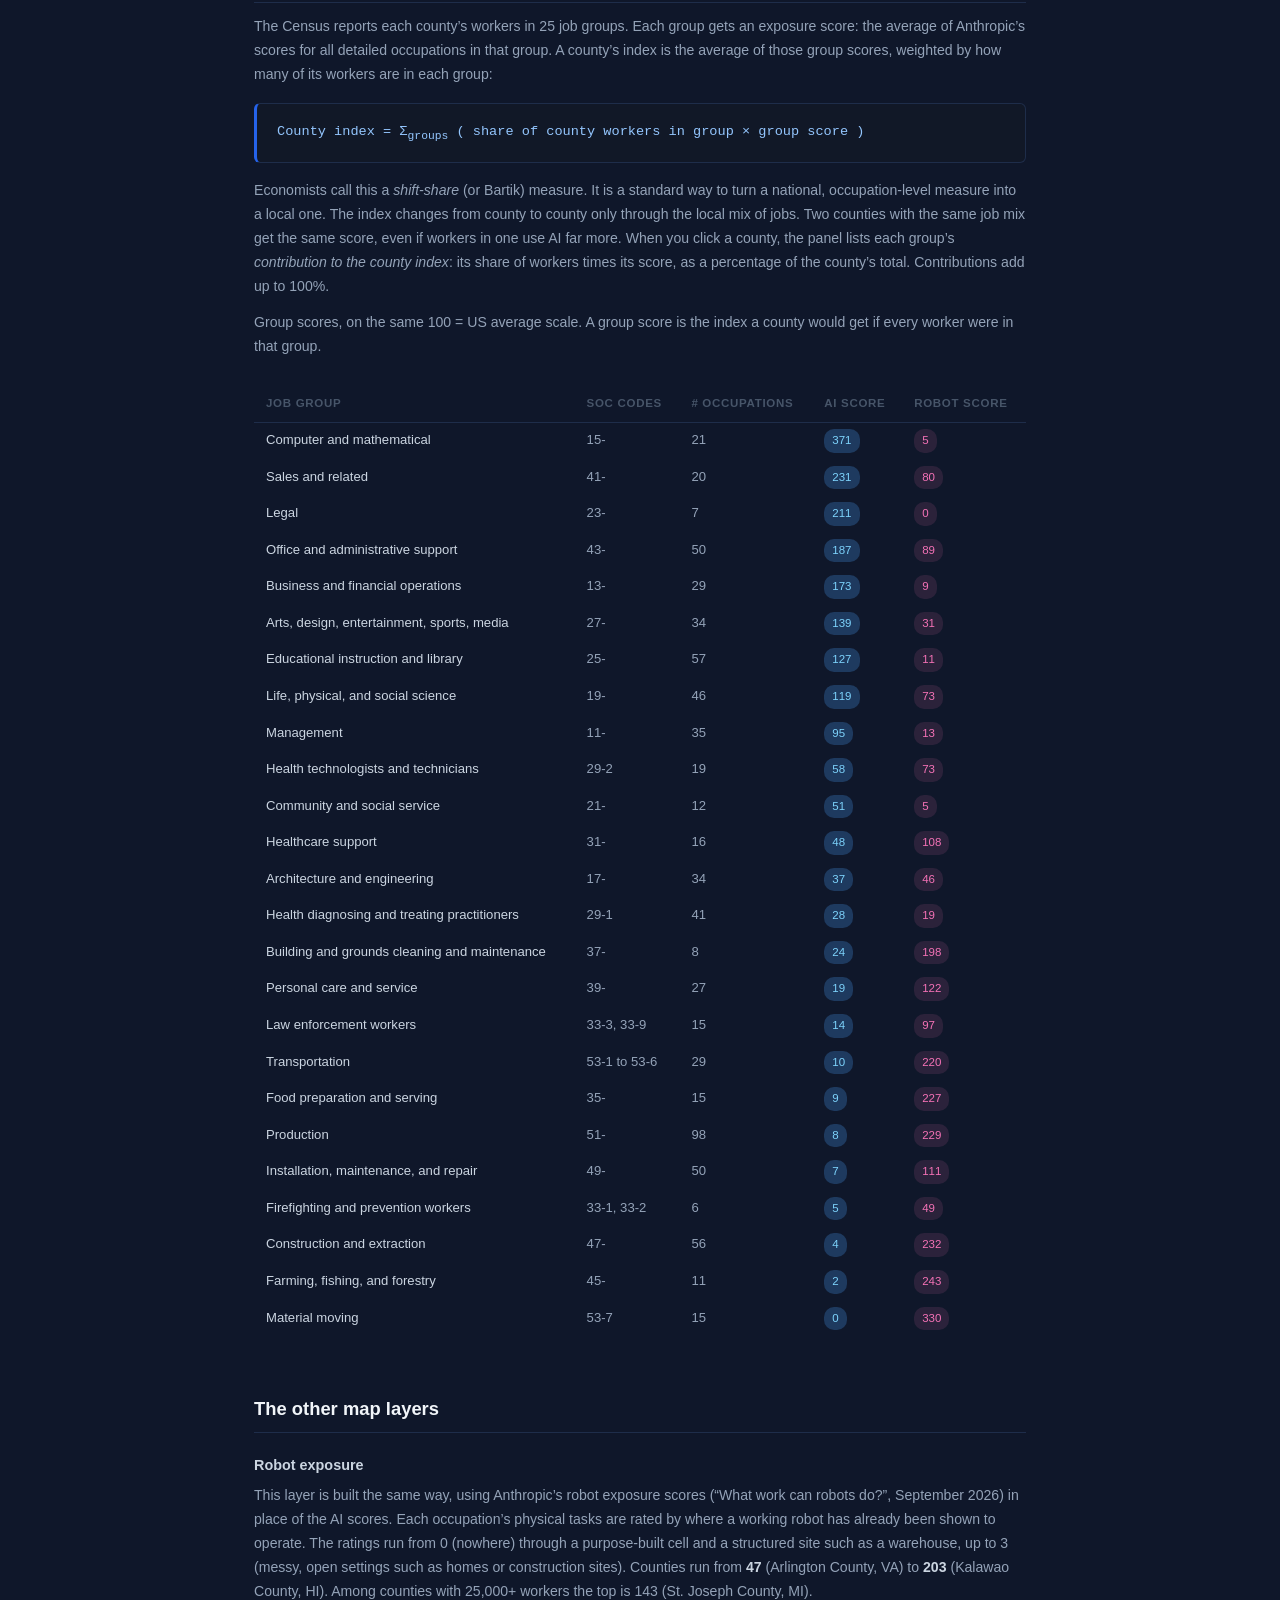
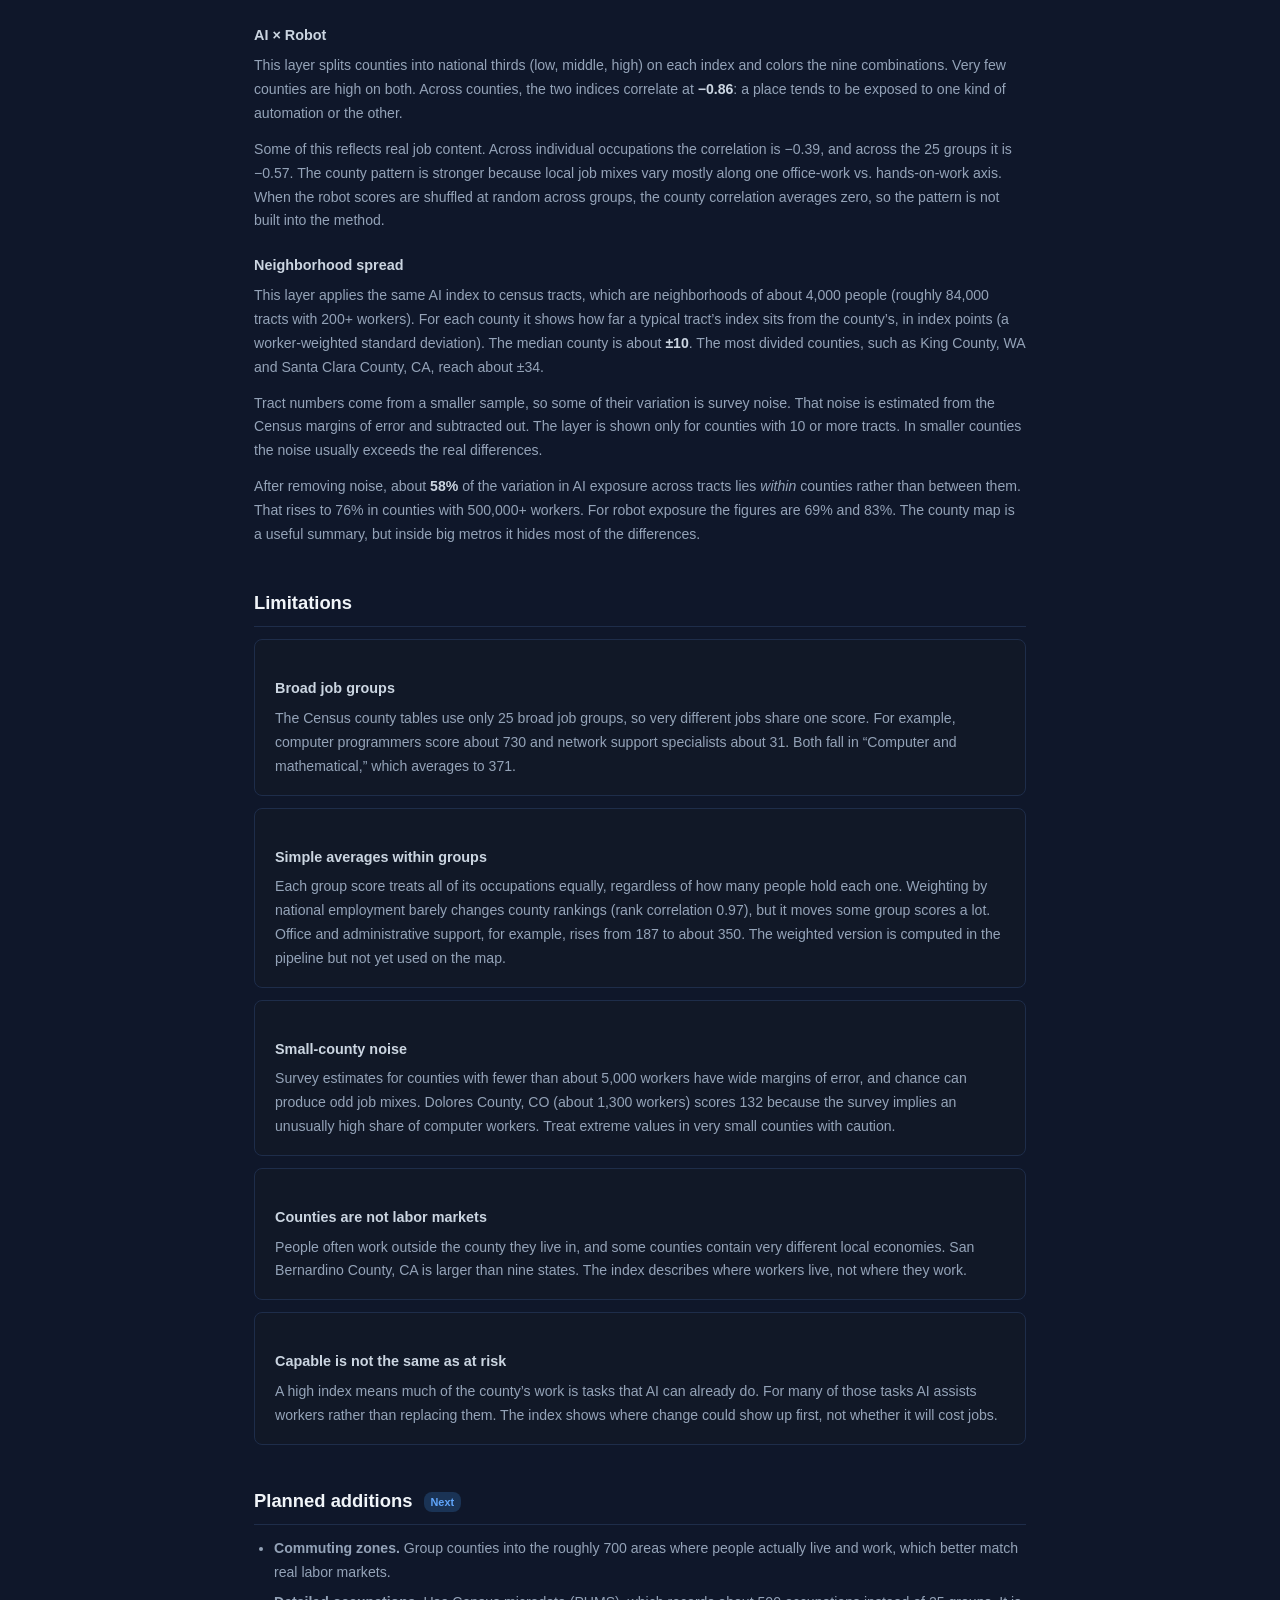
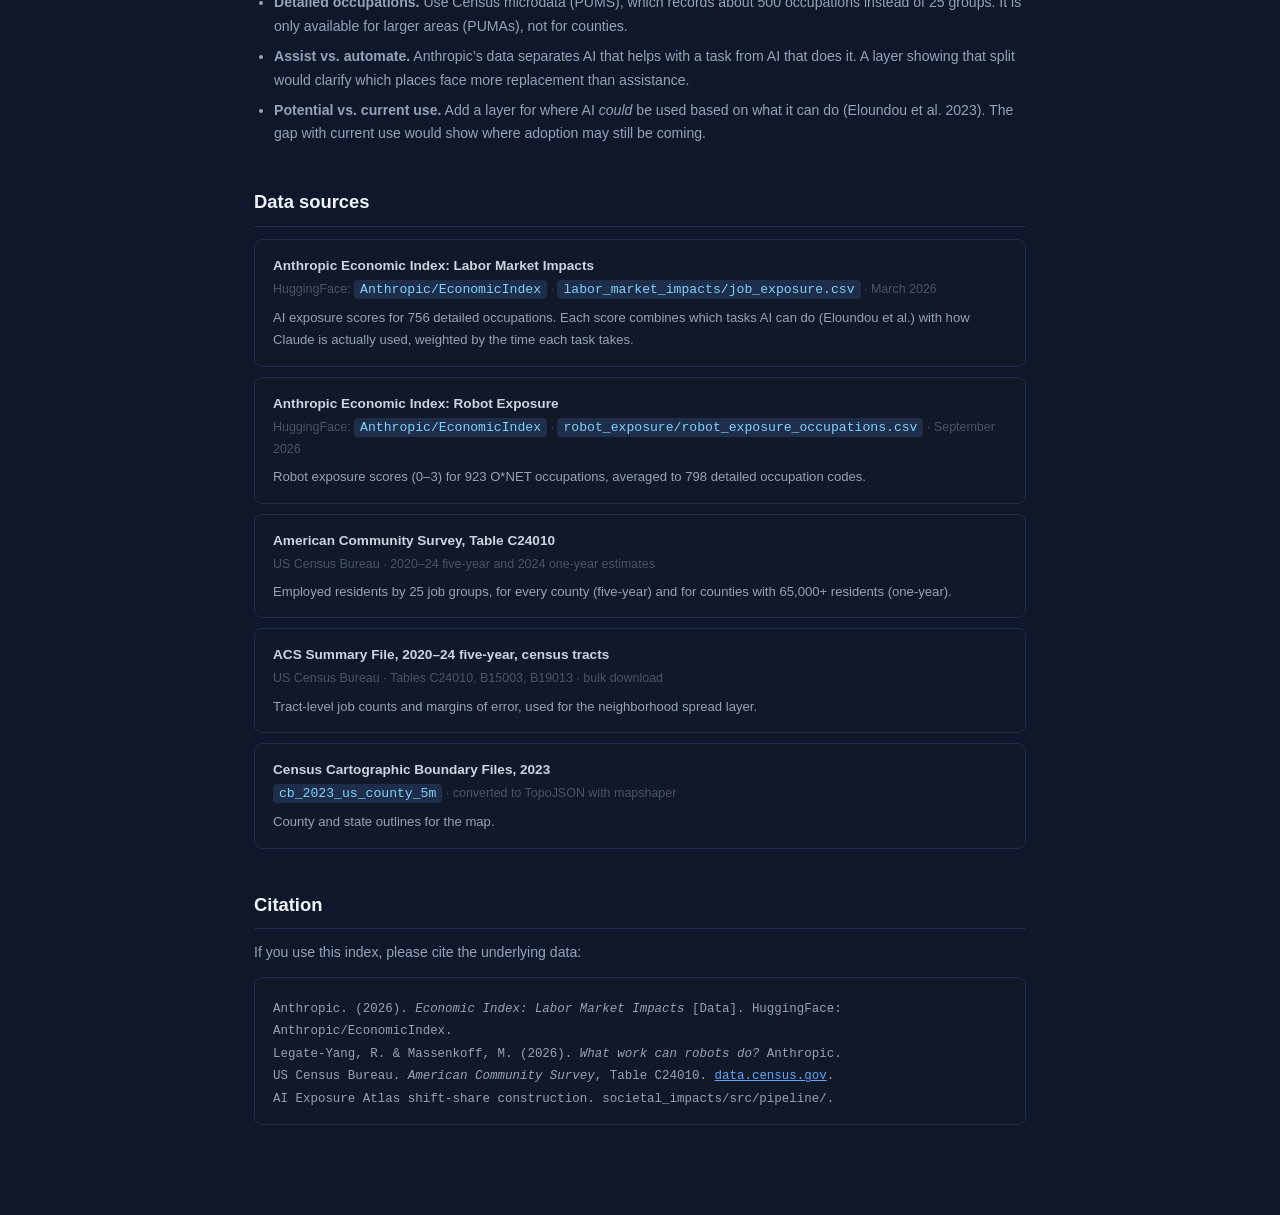
==== commit 24dfe40b: "Show county panel contributions as a percentage of the county index The "Points" column is renamed "" ====
--- a/src/map/methodology.html
+++ b/src/map/methodology.html
@@ -251,8 +251,8 @@
     to turn a national, occupation-level measure into a local one. The index changes from
     county to county only through the local mix of jobs. Two counties with the same job mix
     get the same score, even if workers in one use AI far more. When you click a county, the panel lists
-    each group&rsquo;s <em>points</em>: its share of workers times its score. The points add
-    up to the county&rsquo;s index.
+    each group&rsquo;s <em>contribution to the county index</em>: its share of workers times its
+    score, as a percentage of the county&rsquo;s total. Contributions add up to 100%.
   </p>
   <p>
     Group scores, on the same 100 = US average scale. A group score is the index a county
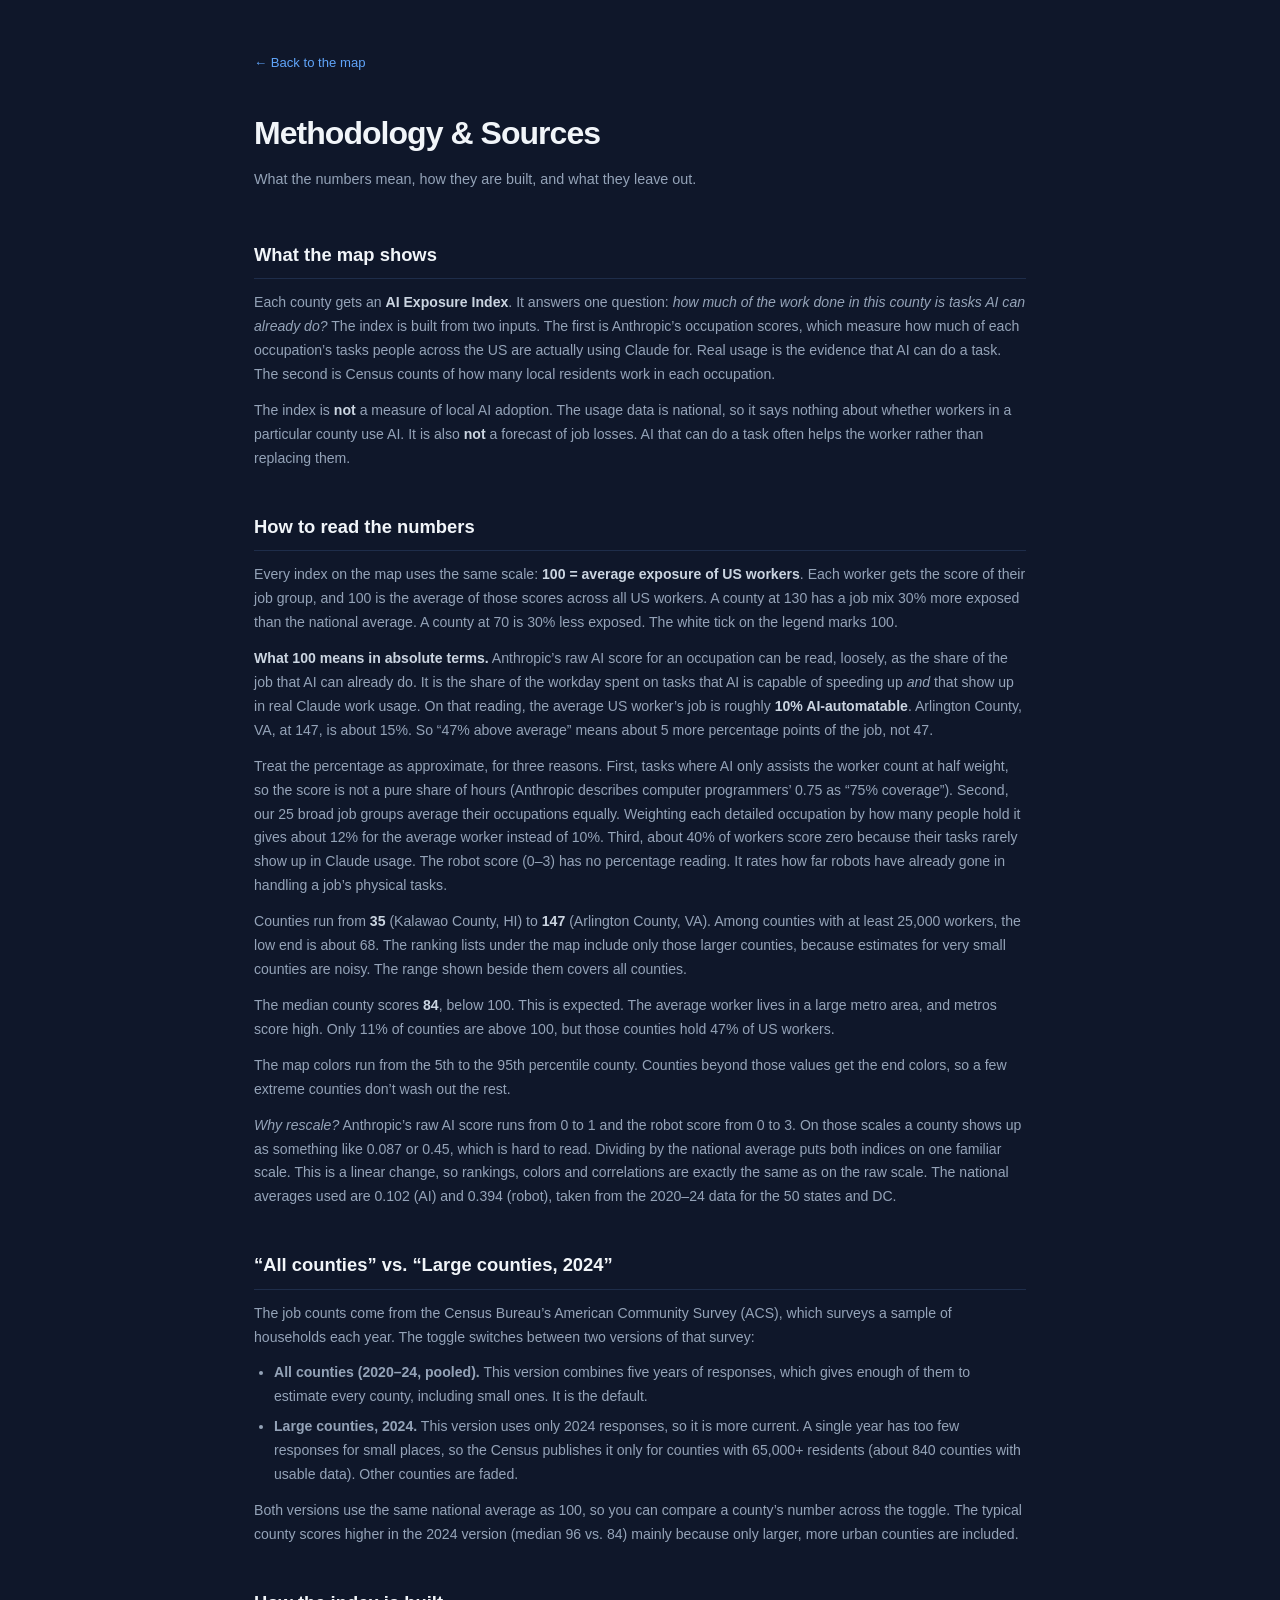
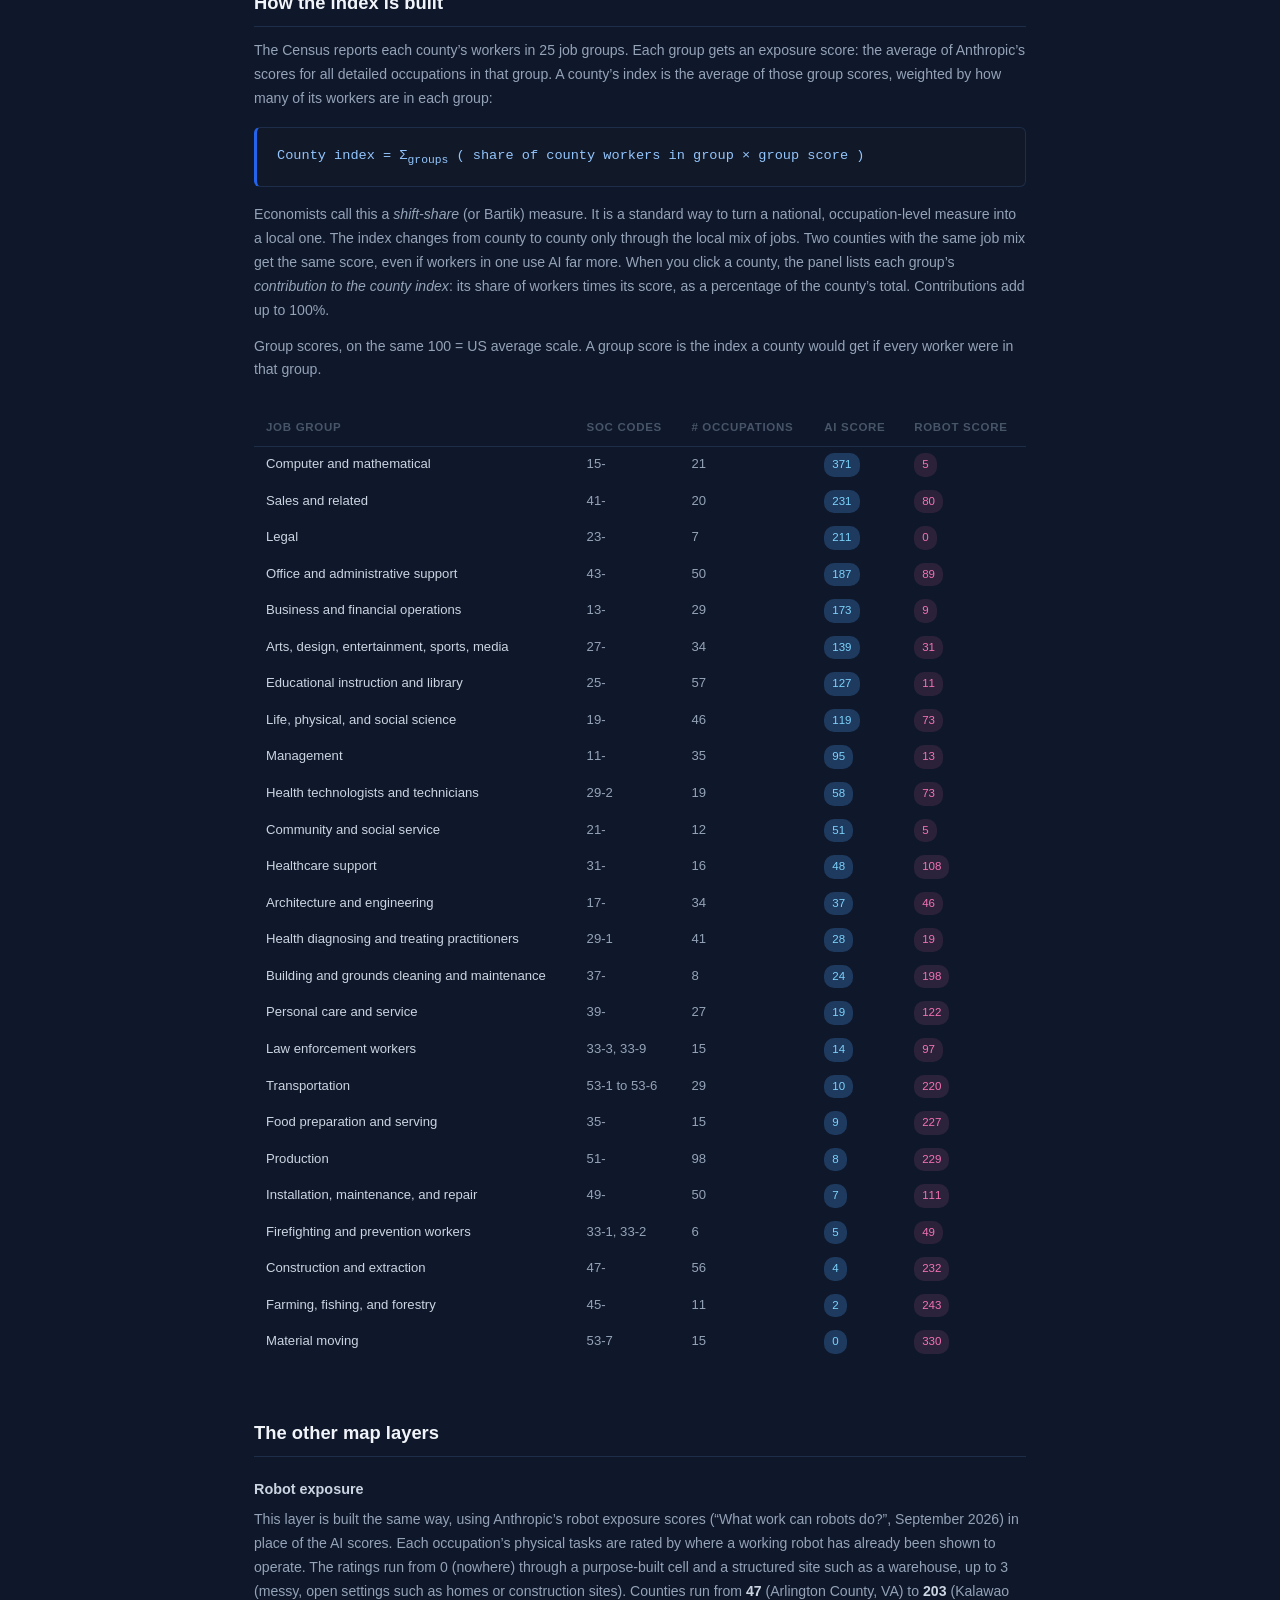
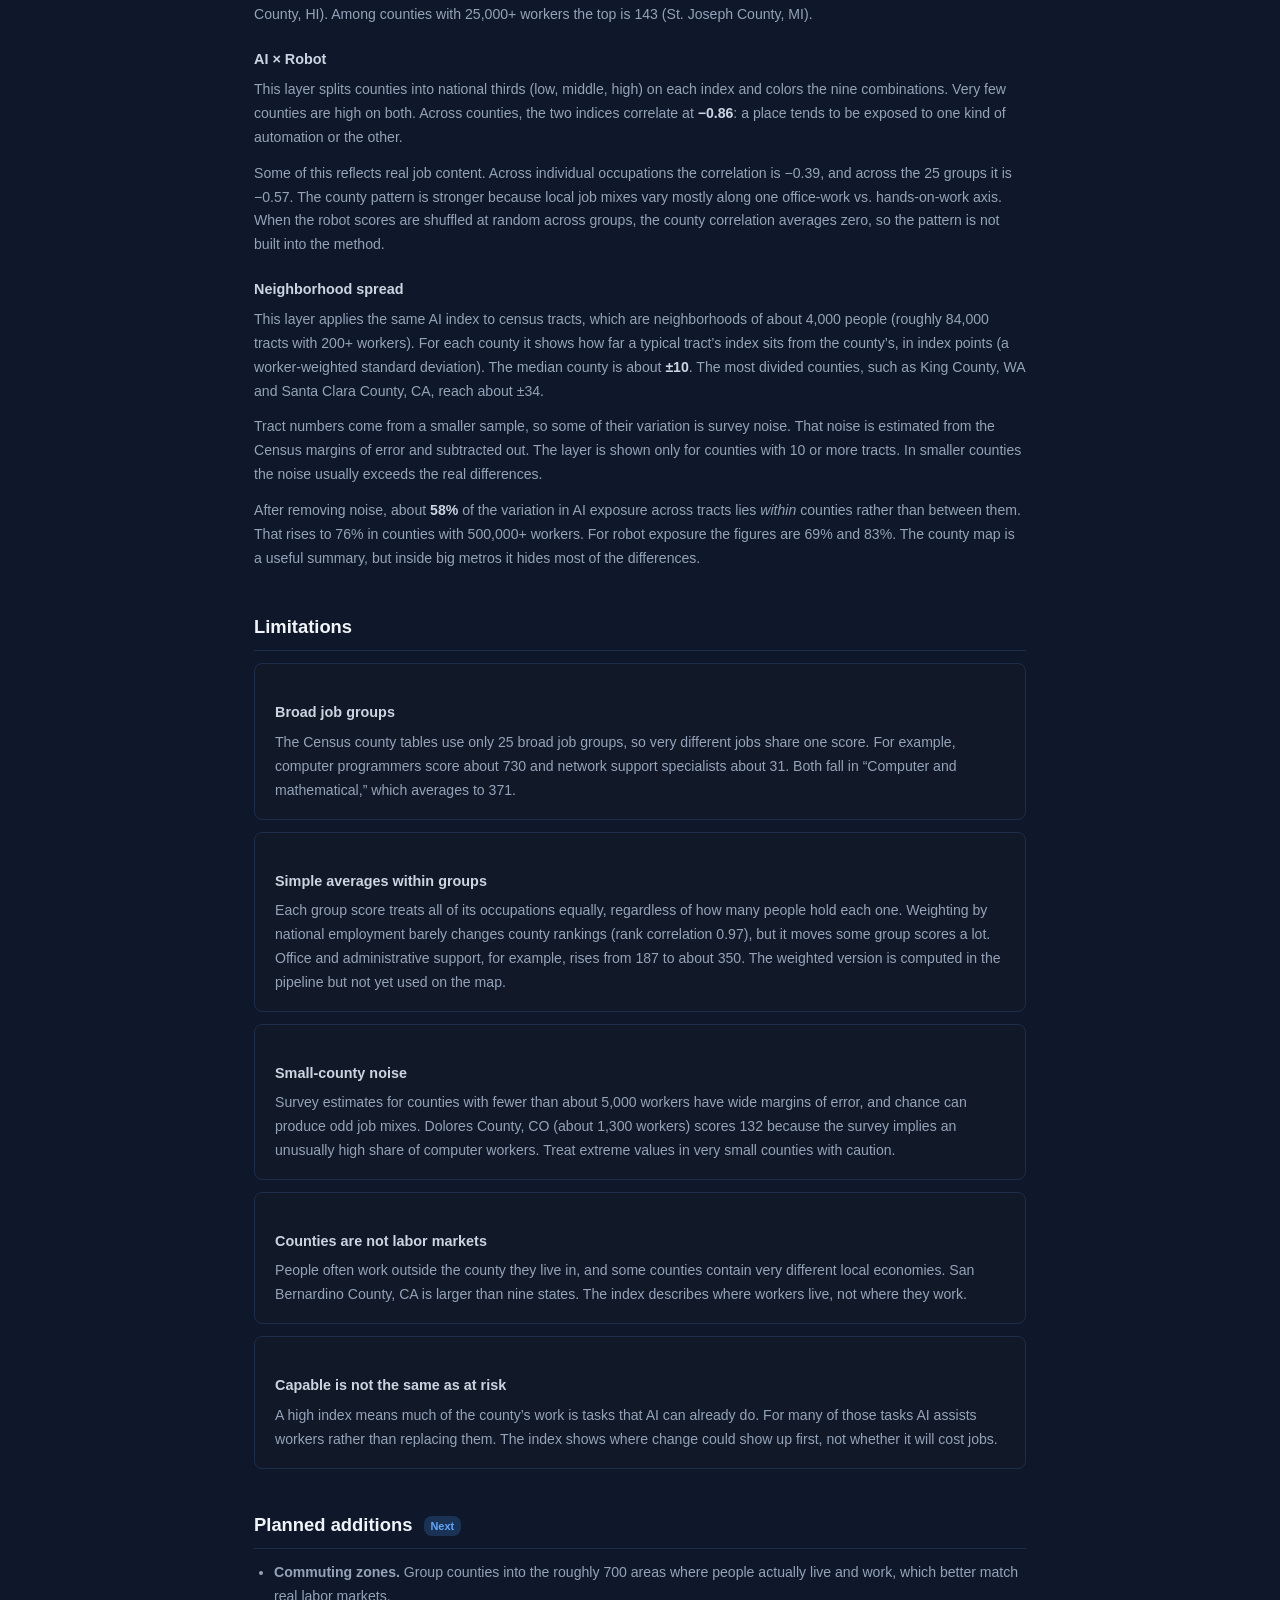
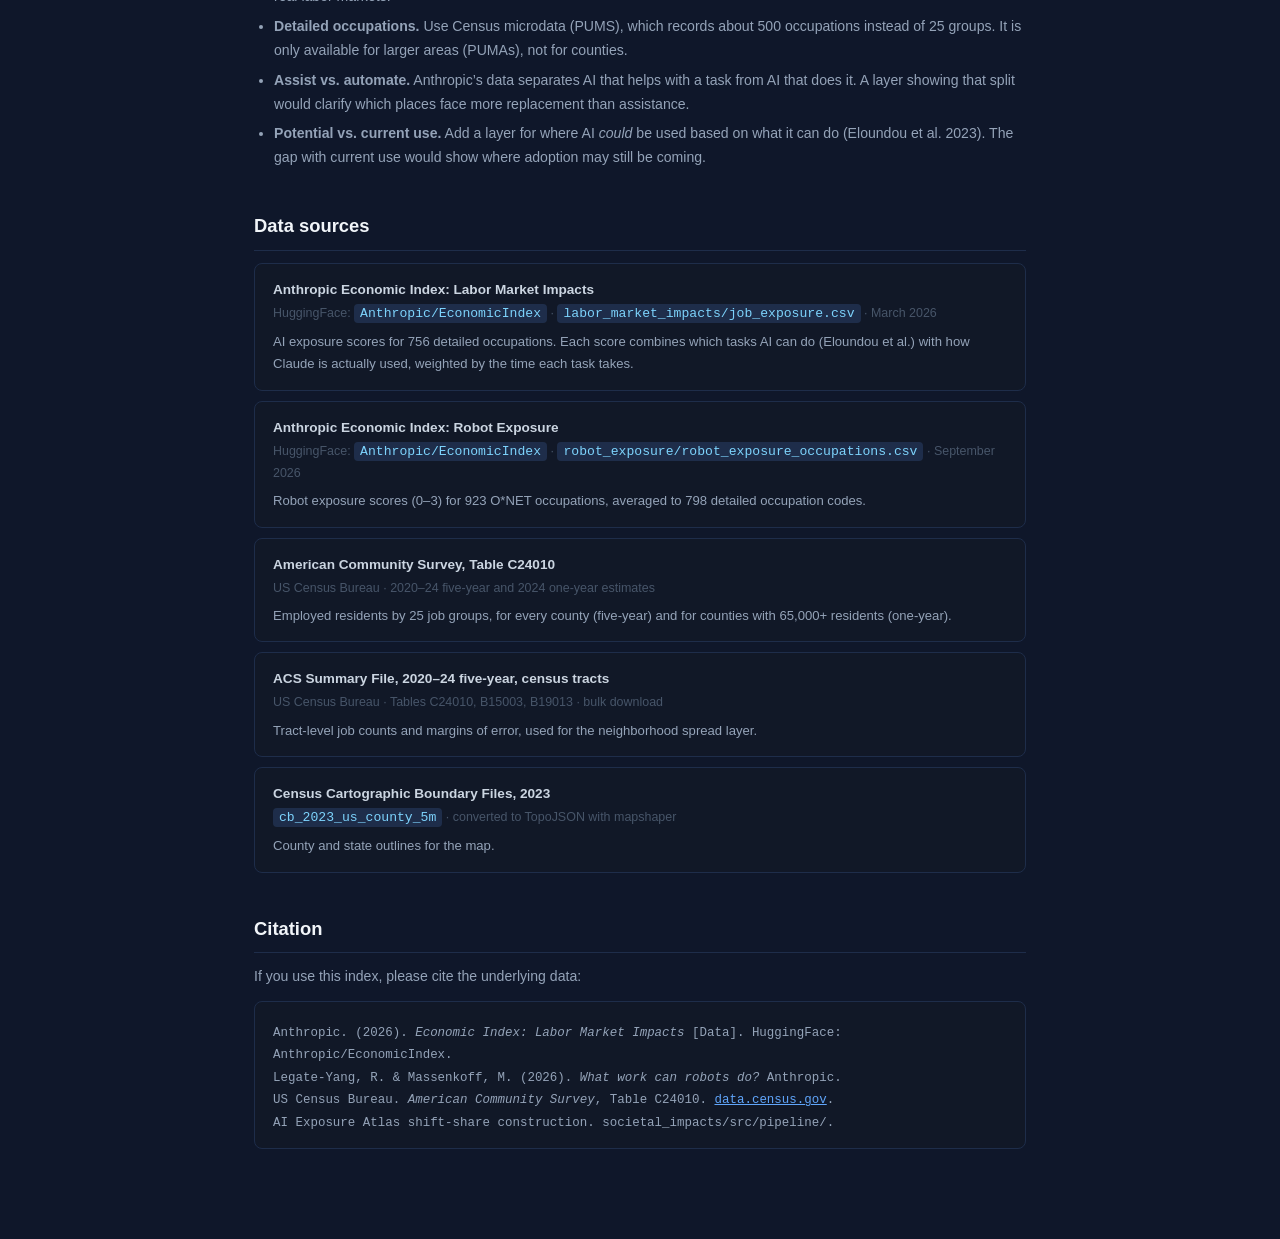
==== commit 169f6420: "Note the 25K-worker cutoff for rankings in the methodology Co-Authored-By: Claude Opus 5.5 <noreply@" ====
--- a/src/map/methodology.html
+++ b/src/map/methodology.html
@@ -196,6 +196,8 @@
   <p>
     Counties run from <strong>35</strong> (Kalawao County, HI) to <strong>147</strong>
     (Arlington County, VA). Among counties with at least 25,000 workers, the low end is about 68.
+    The ranking lists under the map include only those larger counties, because estimates for
+    very small counties are noisy. The range shown beside them covers all counties.
   </p>
   <p>
     The median county scores <strong>84</strong>, below 100. This is expected. The average
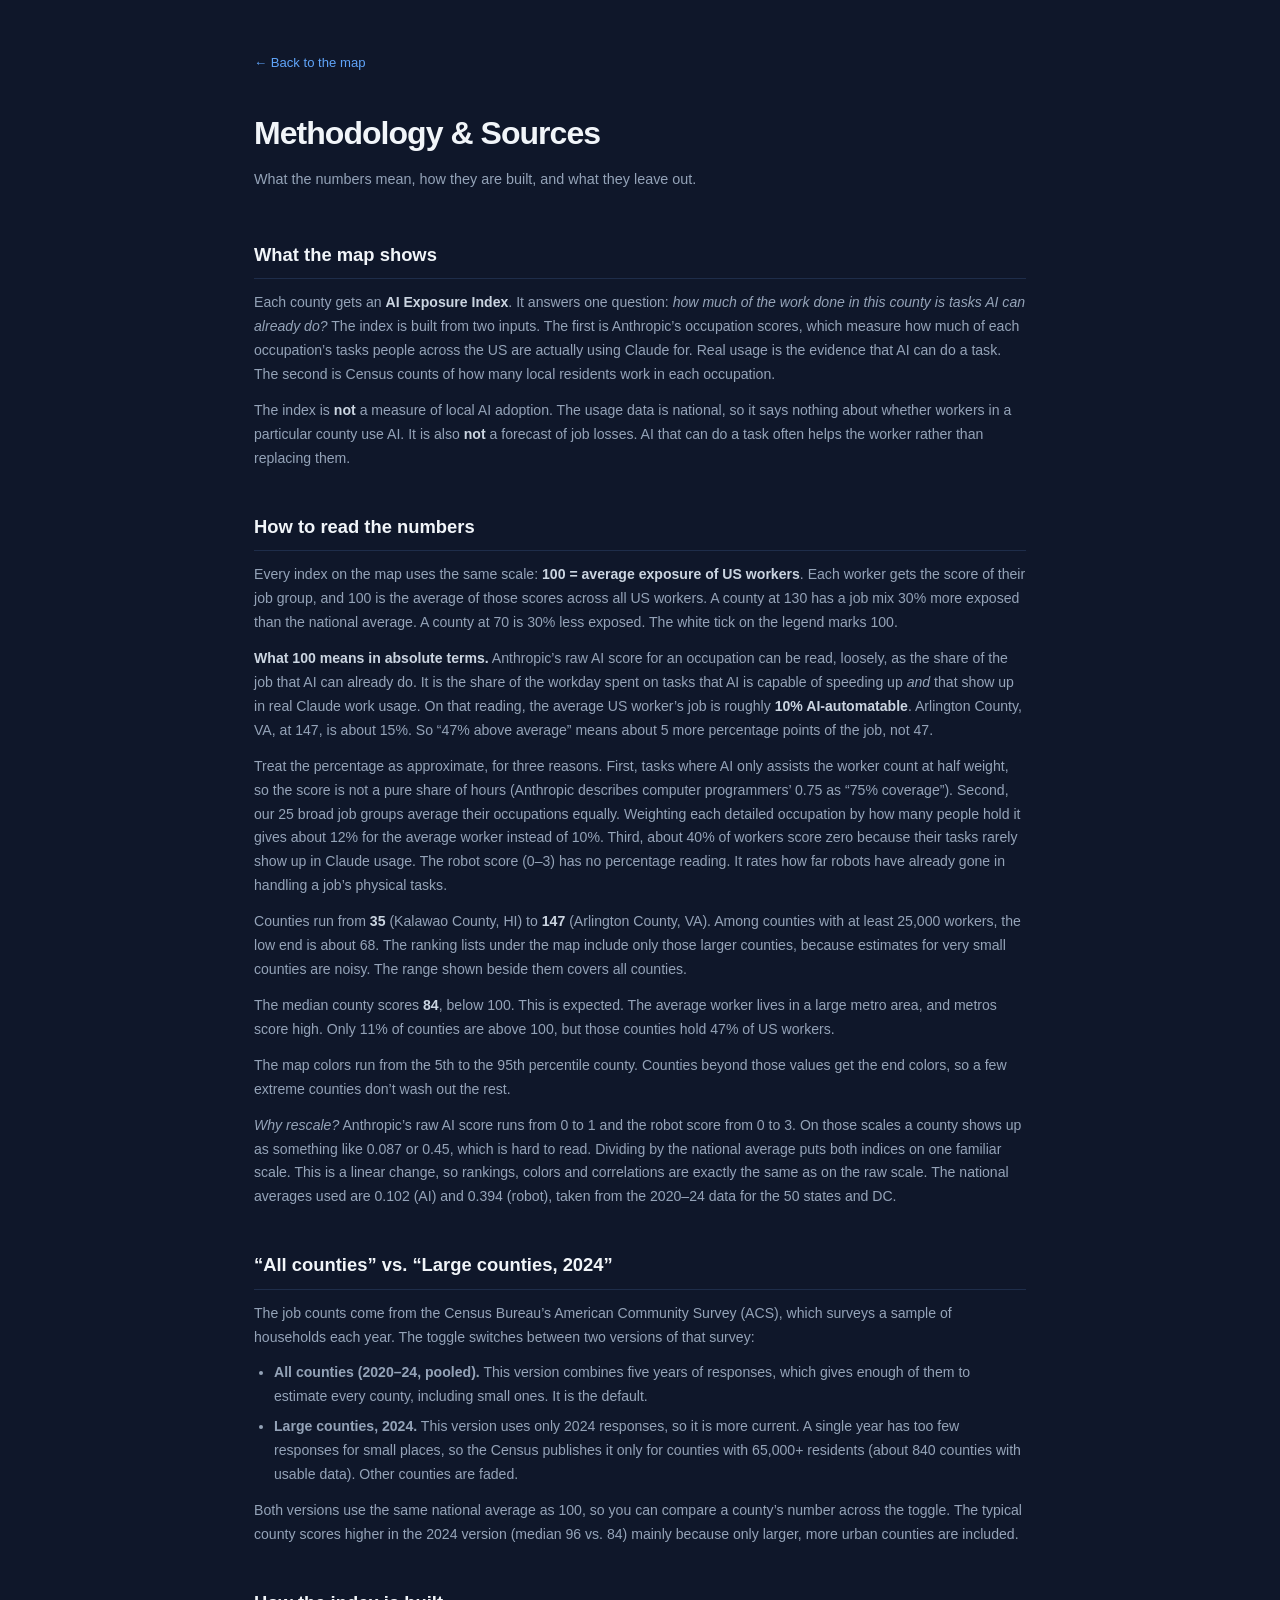
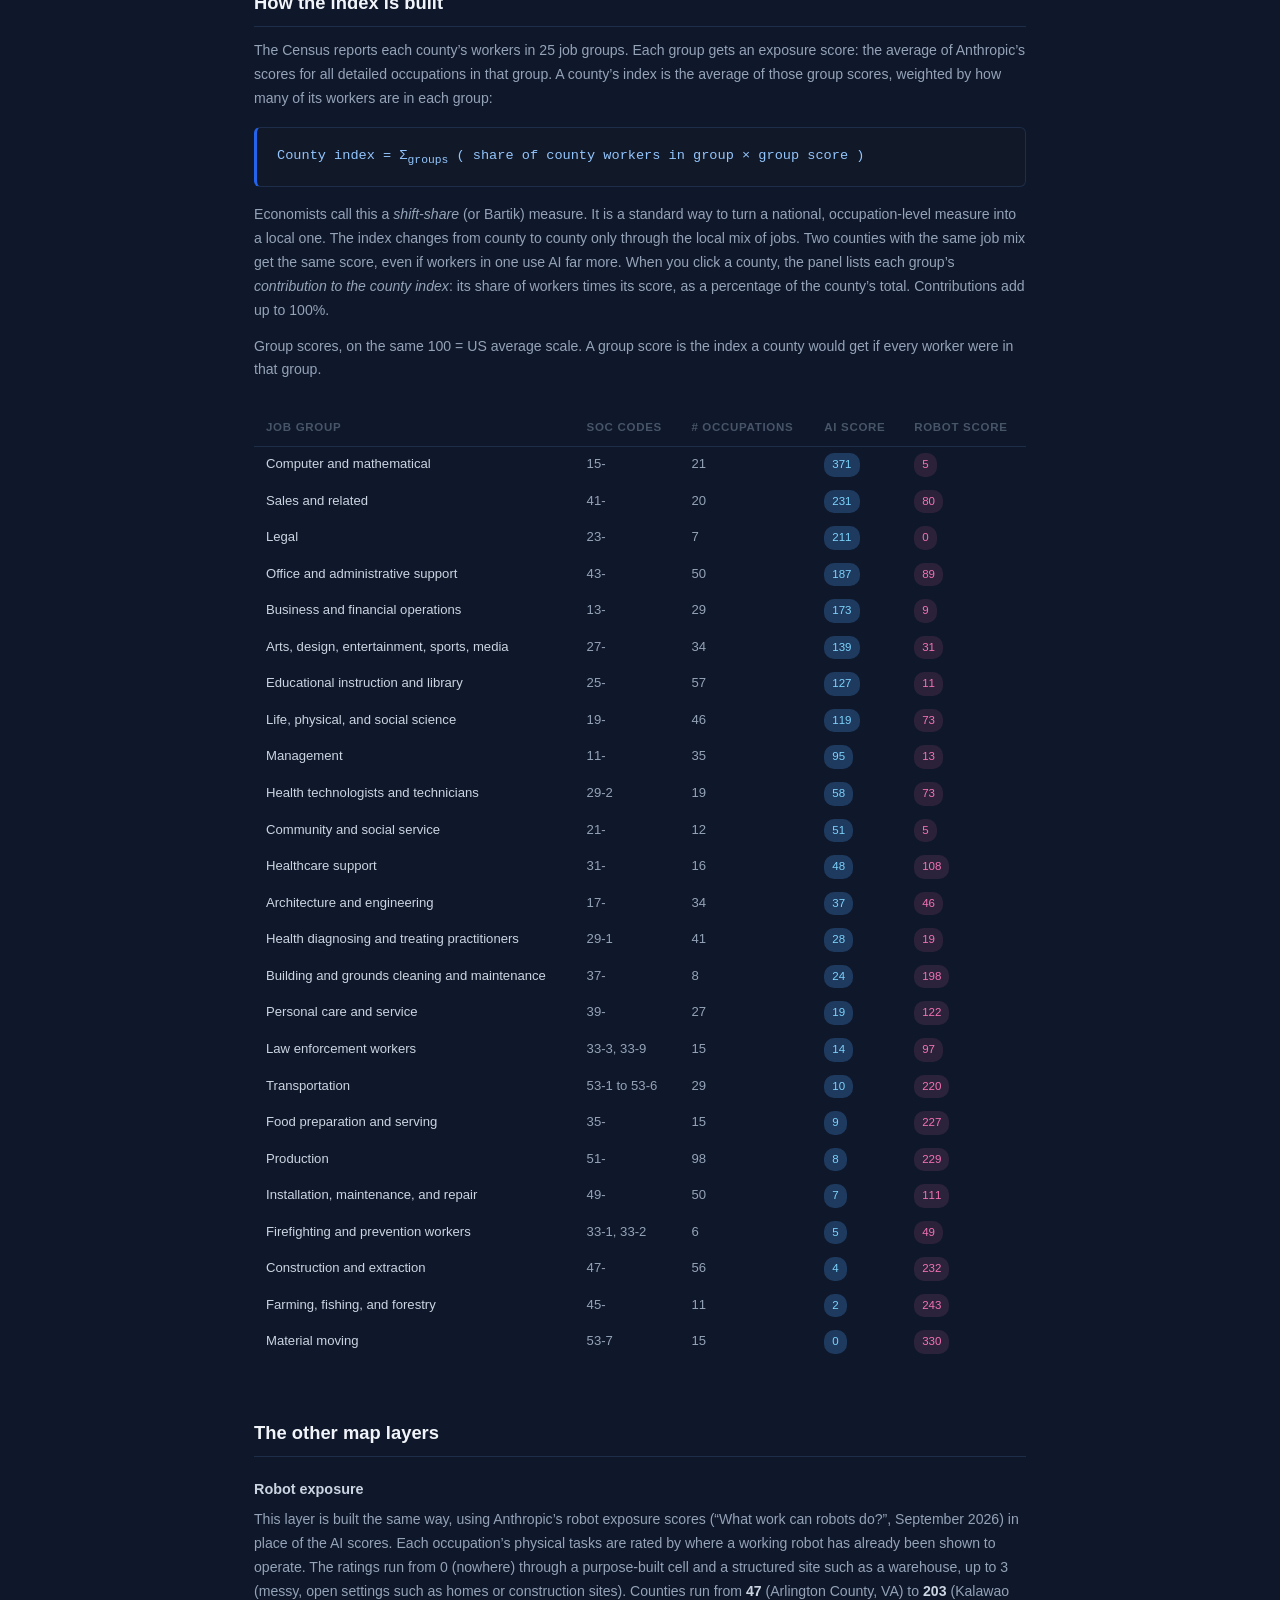
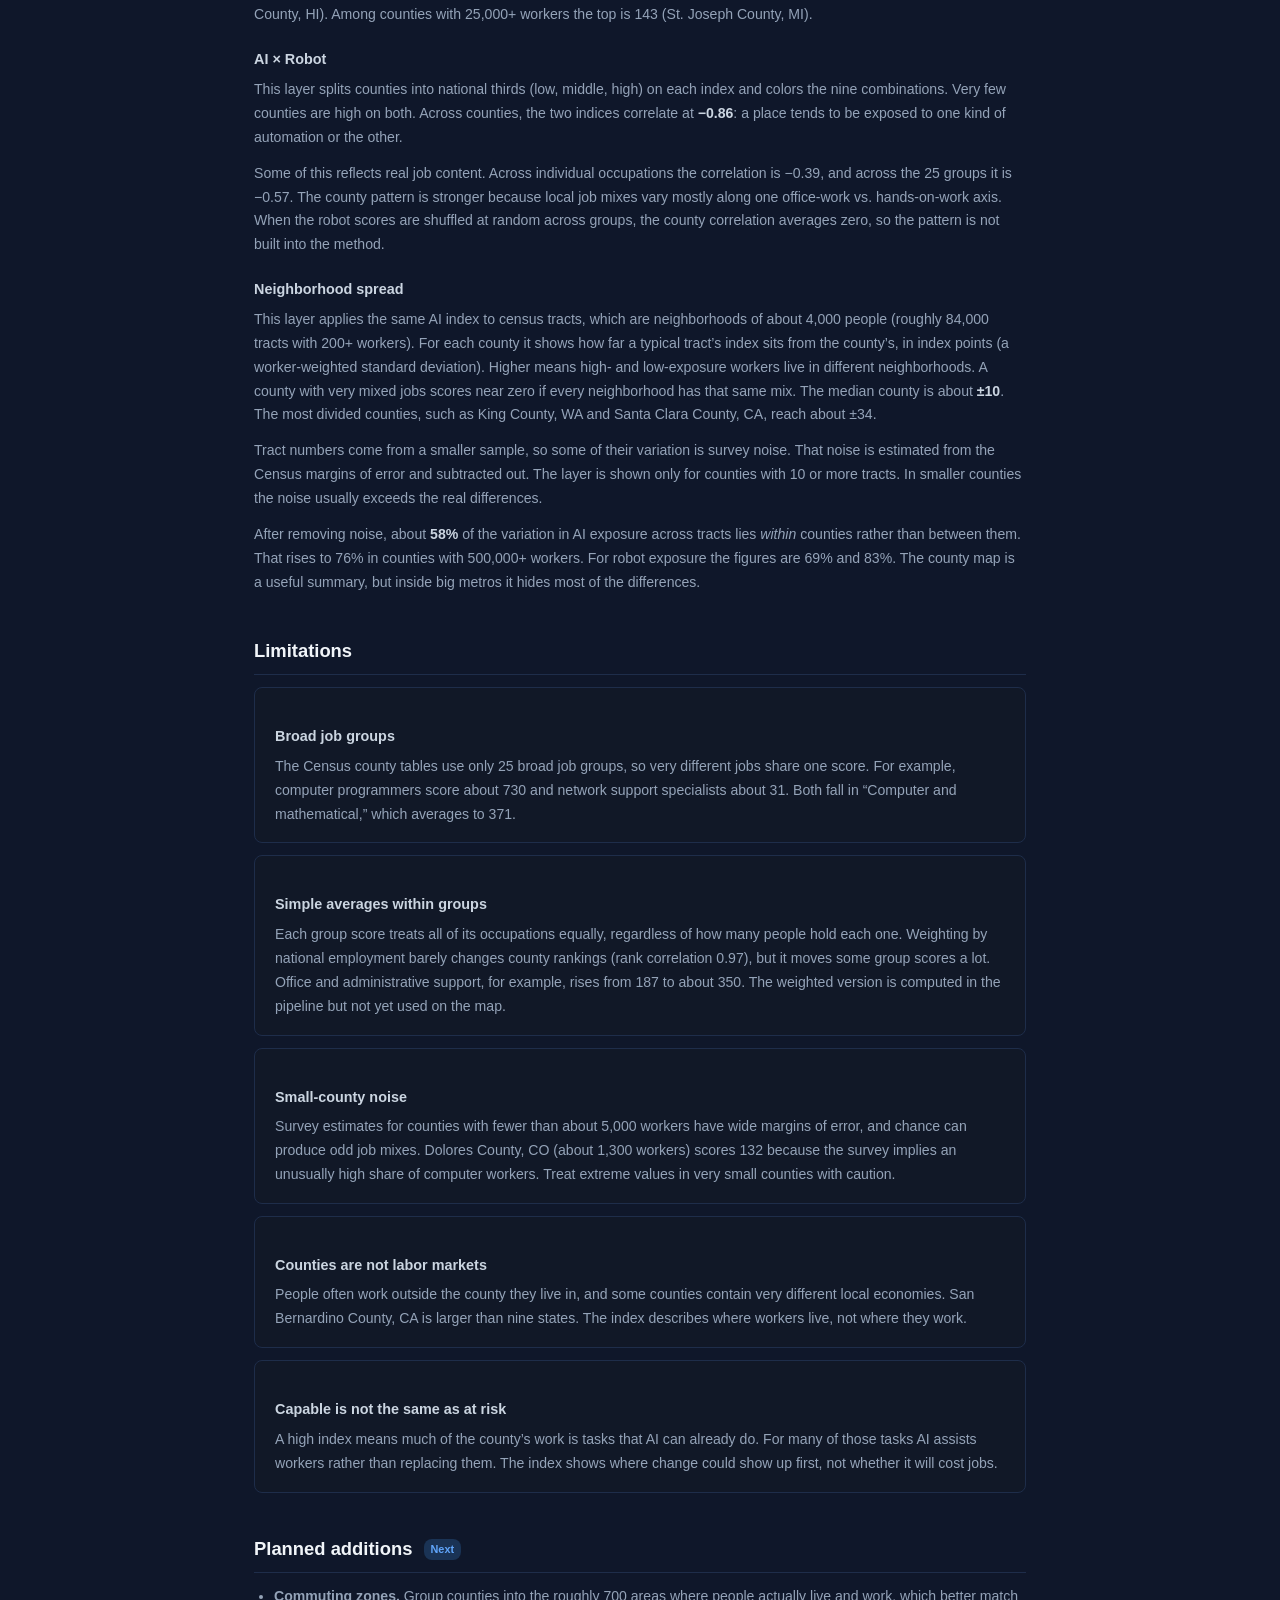
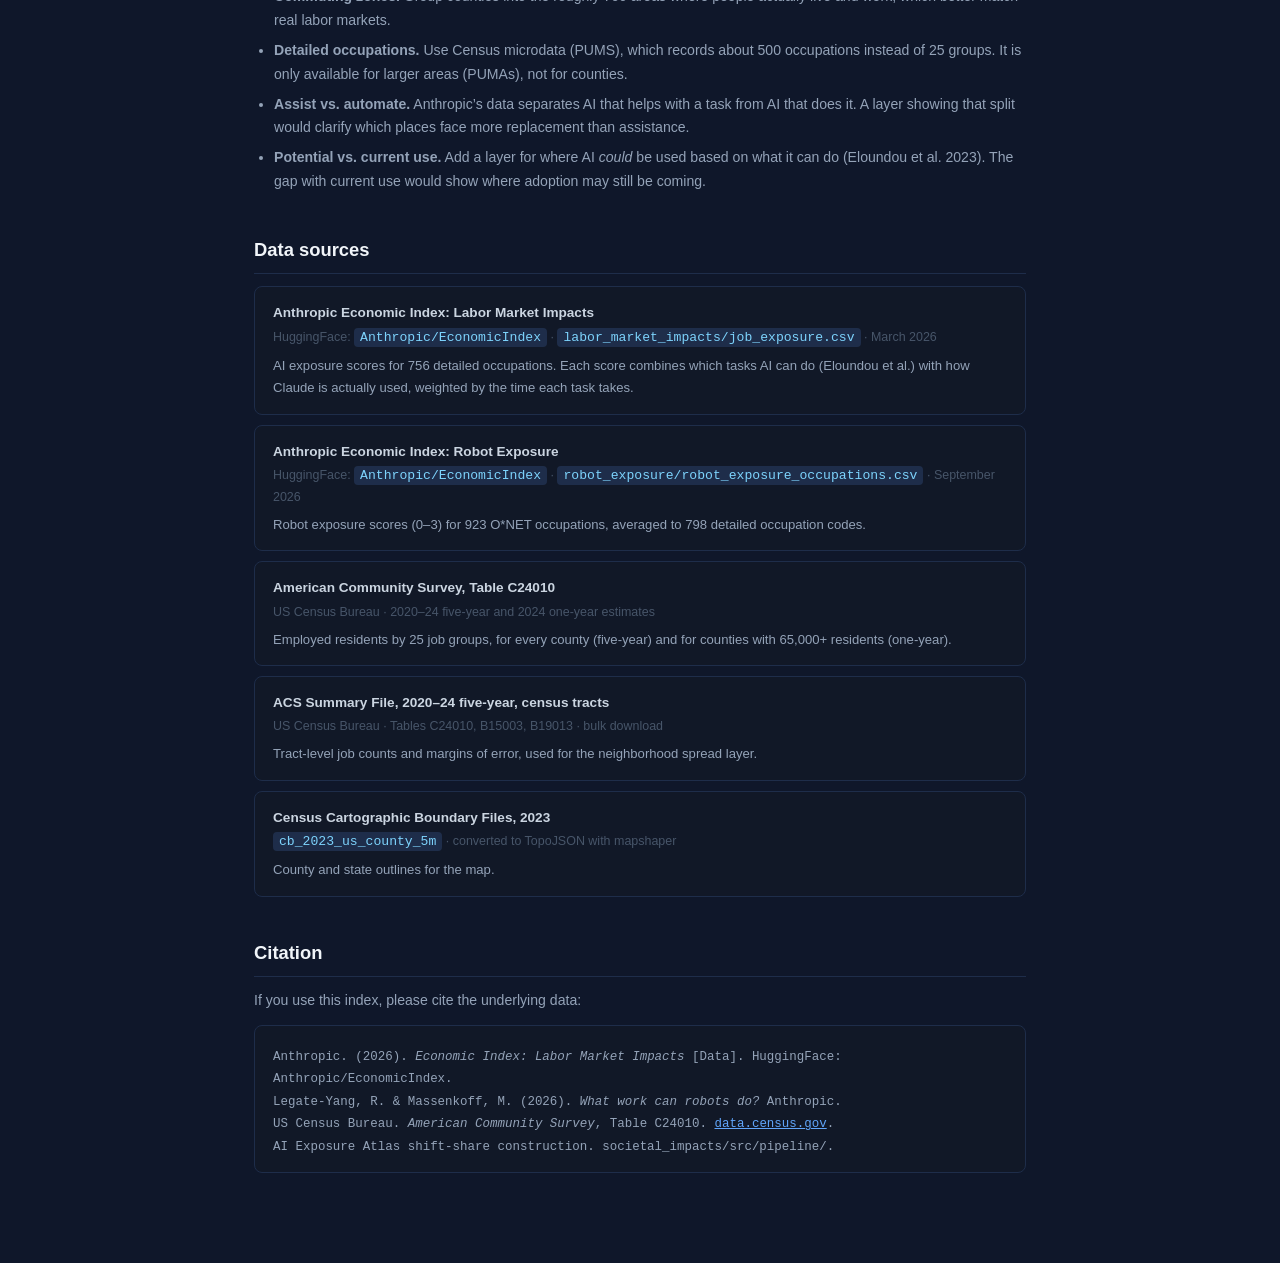
==== commit b69fec25: "Explain neighborhood spread as sorting of high- and low-exposure workers Co-Authored-By: Claude Opus" ====
--- a/src/map/methodology.html
+++ b/src/map/methodology.html
@@ -329,7 +329,9 @@
     This layer applies the same AI index to census tracts, which are neighborhoods of about
     4,000 people (roughly 84,000 tracts with 200+ workers). For each county it shows how far
     a typical tract&rsquo;s index sits from the county&rsquo;s, in index points (a
-    worker-weighted standard deviation). The median county is about <strong>&plusmn;10</strong>.
+    worker-weighted standard deviation). Higher means high- and low-exposure workers live in
+    different neighborhoods. A county with very mixed jobs scores near zero if every neighborhood
+    has that same mix. The median county is about <strong>&plusmn;10</strong>.
     The most divided counties, such as King County, WA and Santa Clara County, CA, reach
     about &plusmn;34.
   </p>
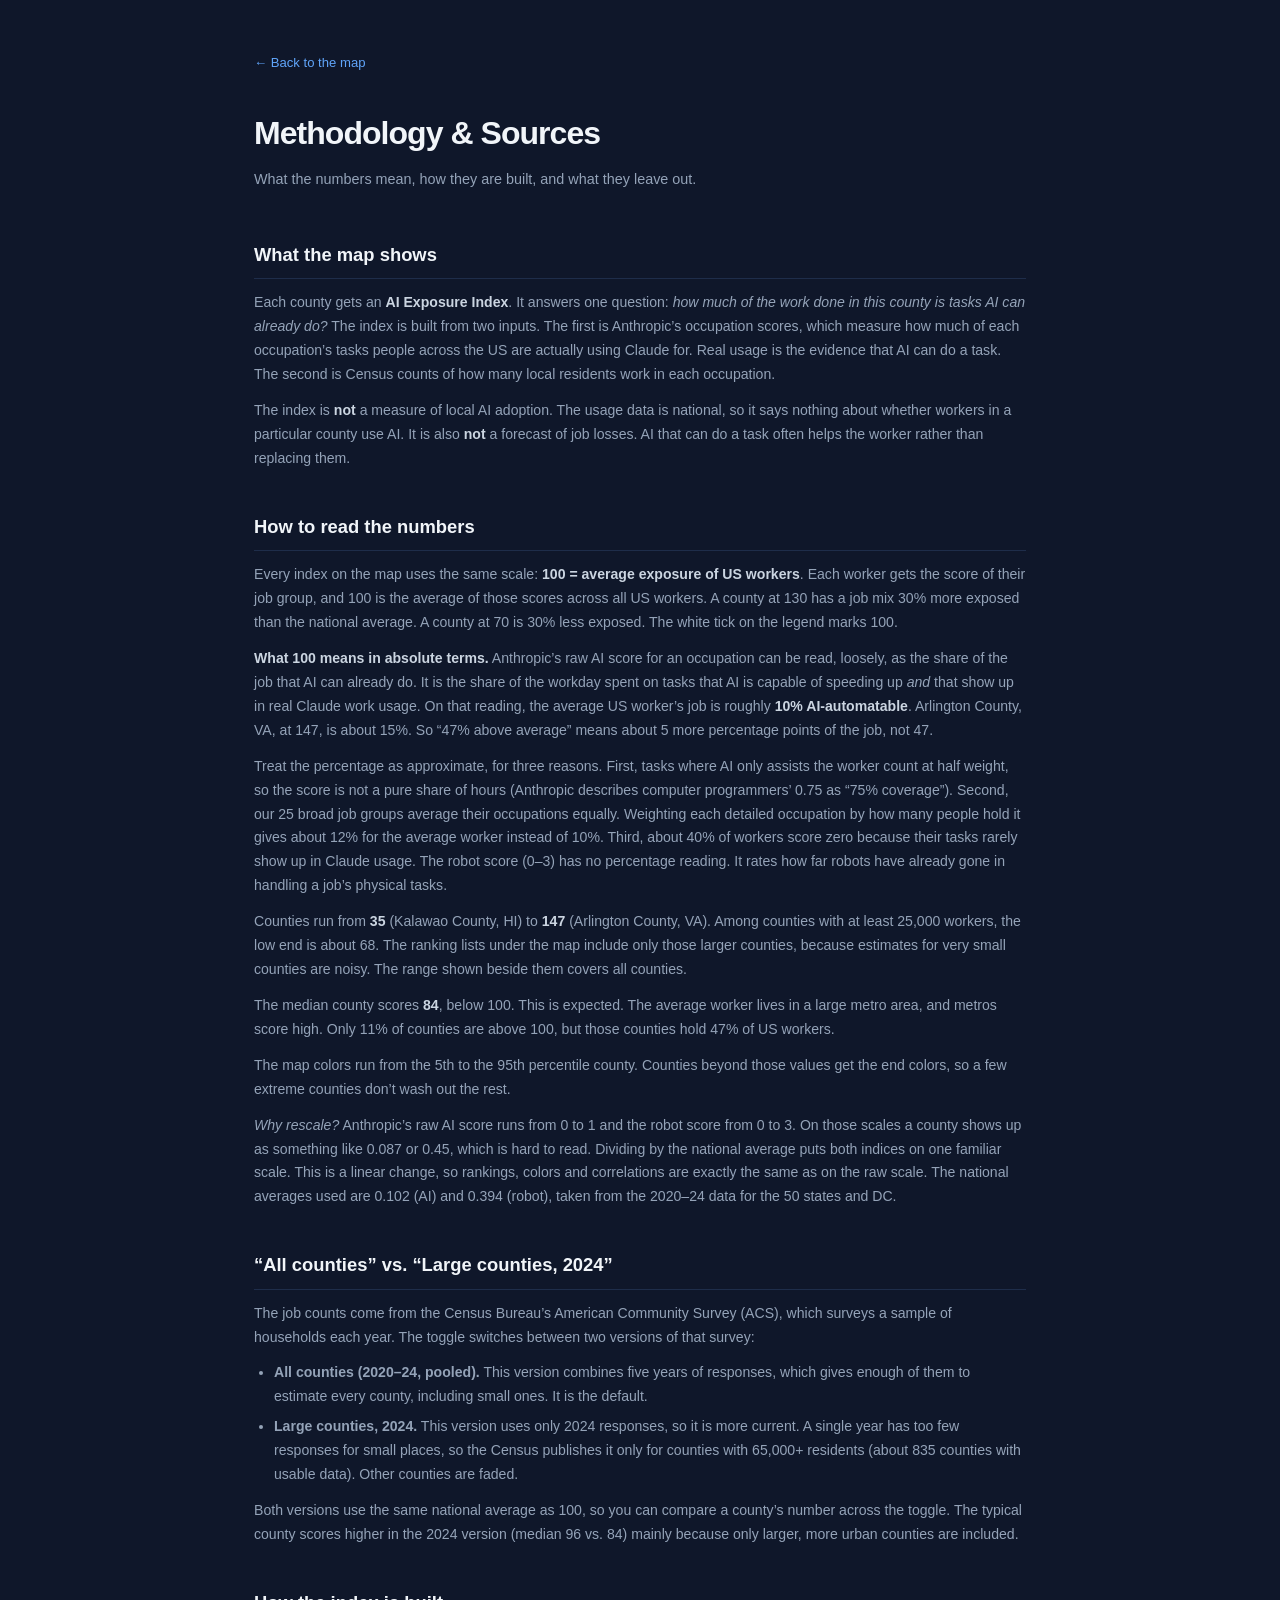
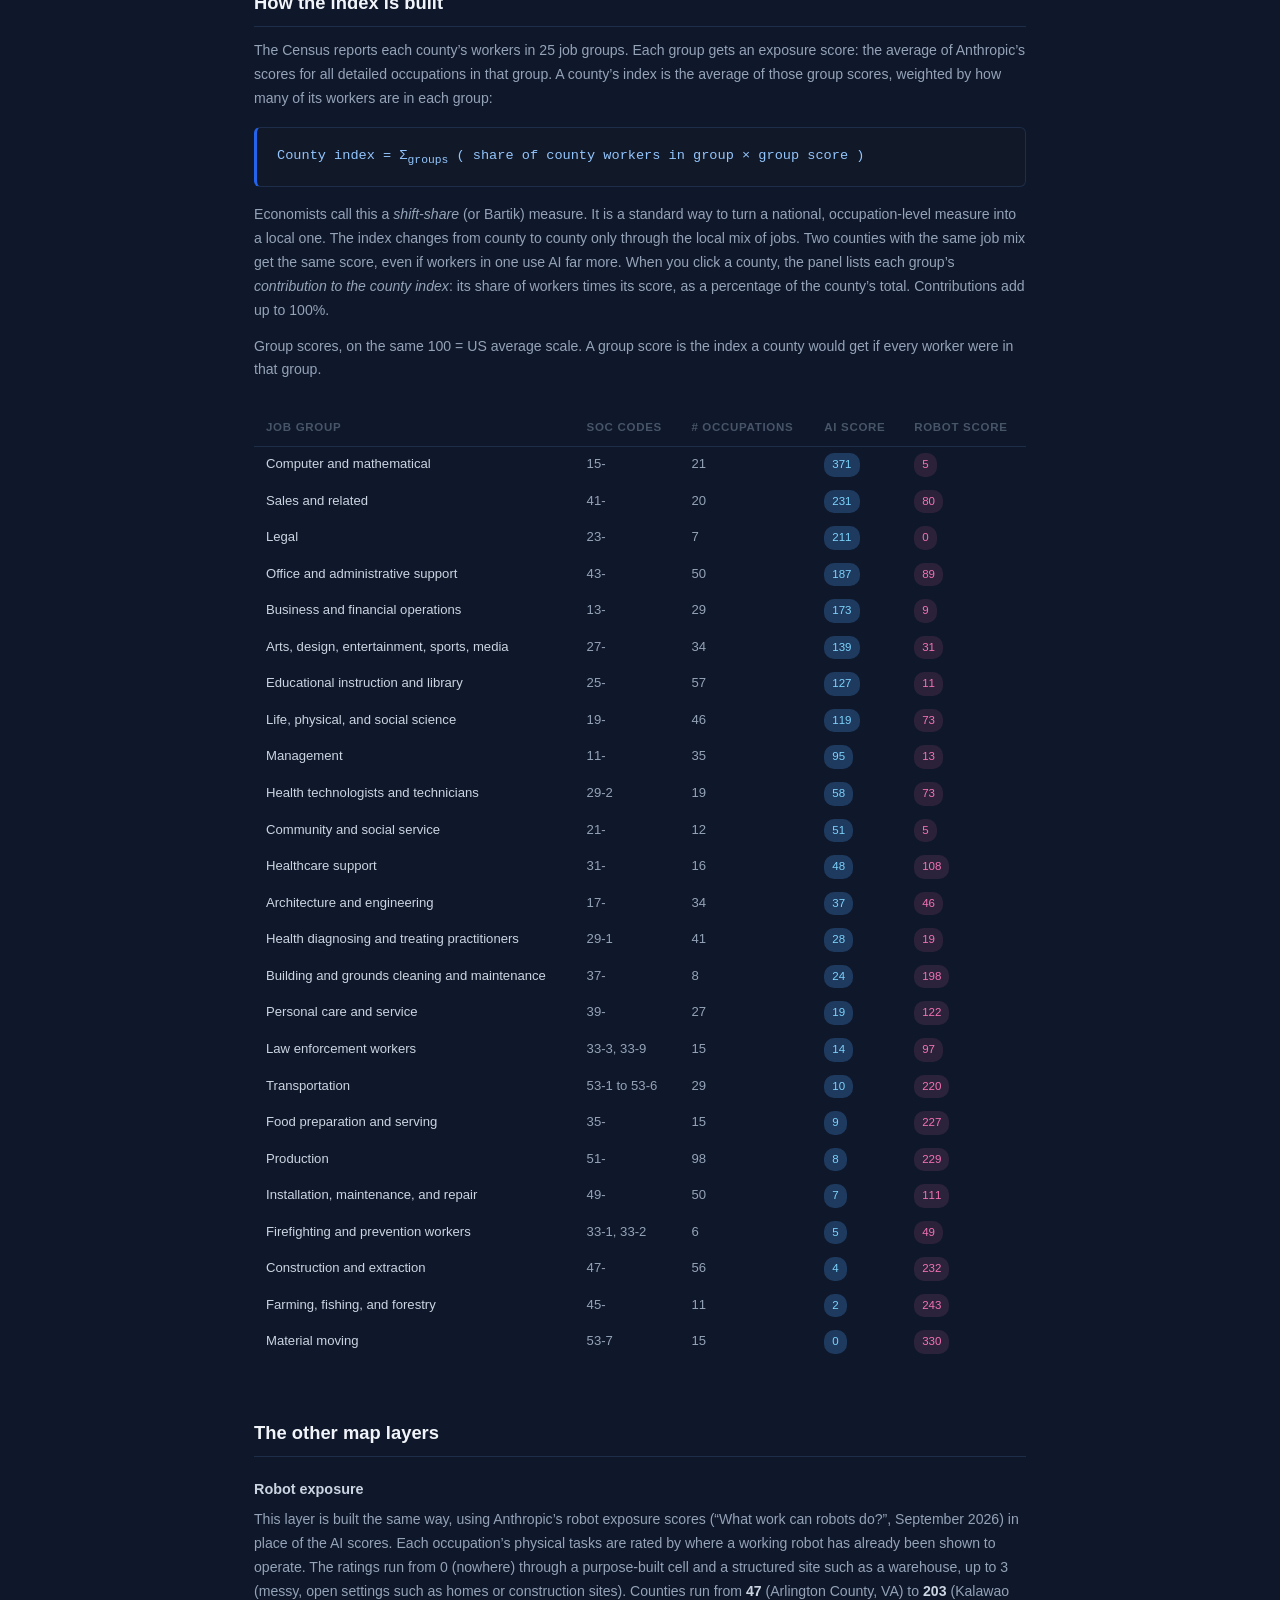
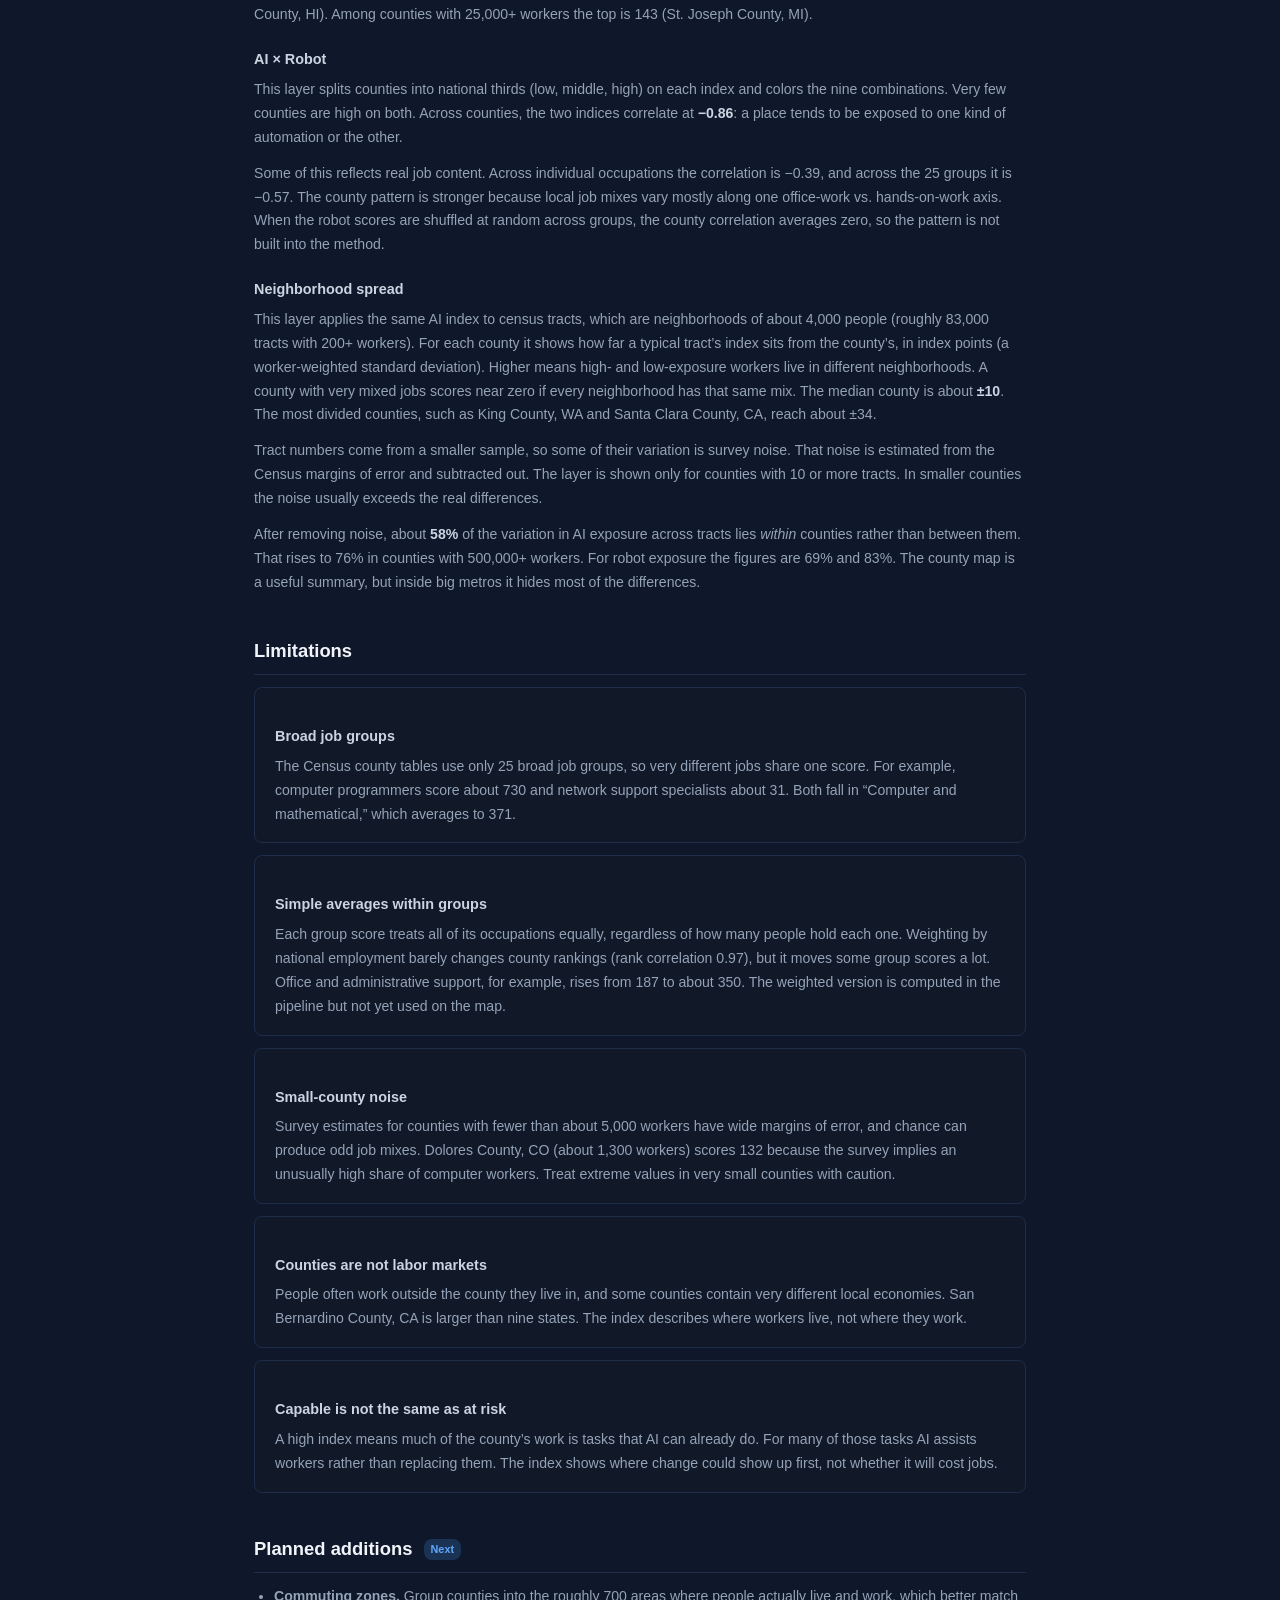
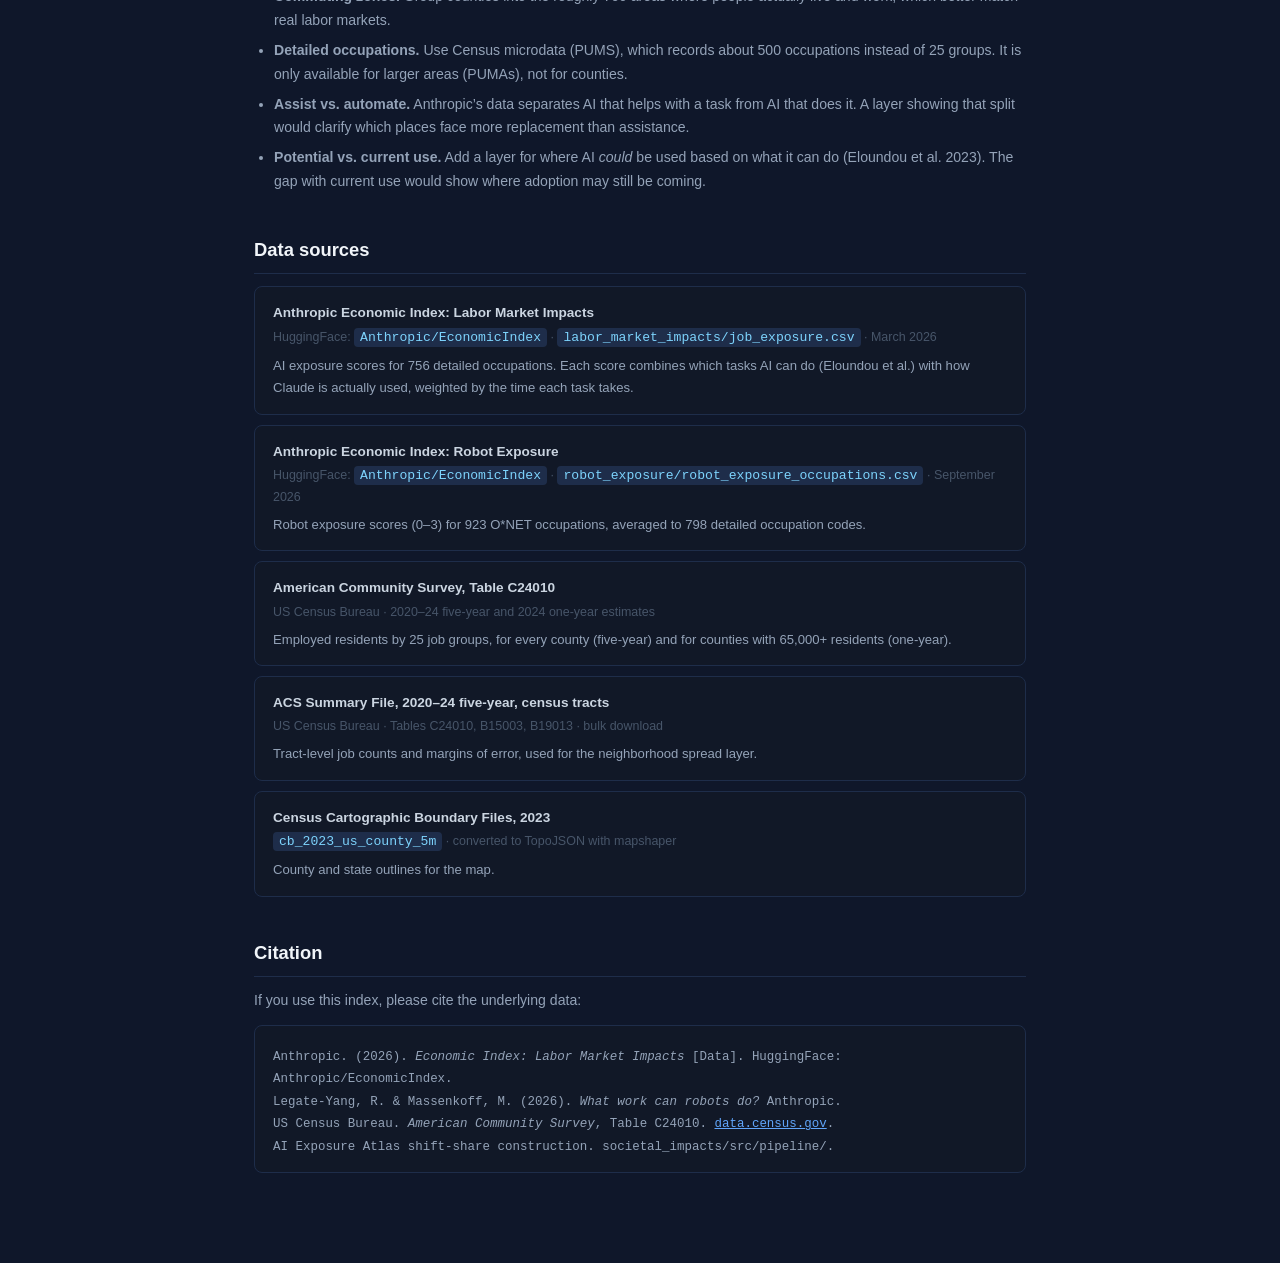
==== commit 61980679: "Limit the atlas to the 50 states + DC and drop rankings.json - 04_export_for_map.py skips Puerto Ric" ====
--- a/src/map/methodology.html
+++ b/src/map/methodology.html
@@ -229,7 +229,7 @@
       ones. It is the default.</li>
     <li><strong>Large counties, 2024.</strong> This version uses only 2024 responses, so it is
       more current. A single year has too few responses for small places, so the Census
-      publishes it only for counties with 65,000+ residents (about 840 counties with usable
+      publishes it only for counties with 65,000+ residents (about 835 counties with usable
       data). Other counties are faded.</li>
   </ul>
   <p>
@@ -327,7 +327,7 @@
   <h3>Neighborhood spread</h3>
   <p>
     This layer applies the same AI index to census tracts, which are neighborhoods of about
-    4,000 people (roughly 84,000 tracts with 200+ workers). For each county it shows how far
+    4,000 people (roughly 83,000 tracts with 200+ workers). For each county it shows how far
     a typical tract&rsquo;s index sits from the county&rsquo;s, in index points (a
     worker-weighted standard deviation). Higher means high- and low-exposure workers live in
     different neighborhoods. A county with very mixed jobs scores near zero if every neighborhood
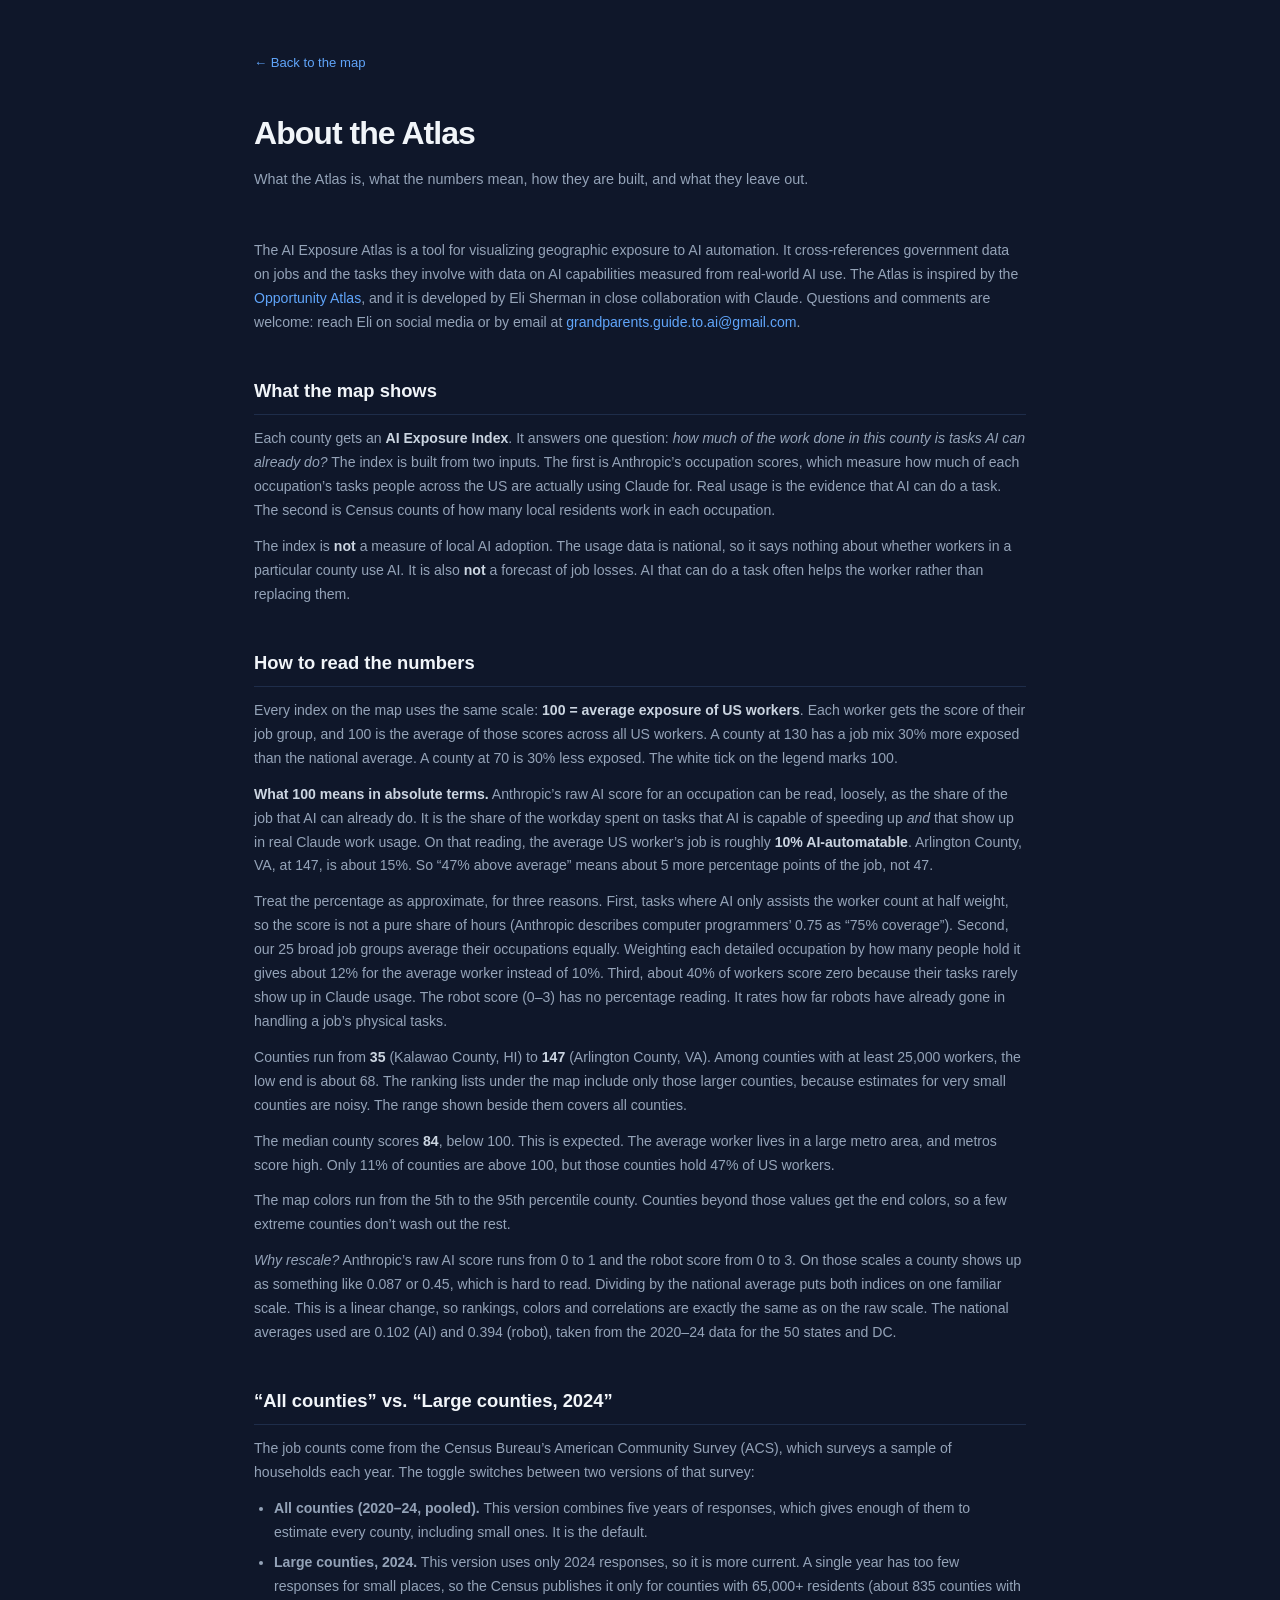
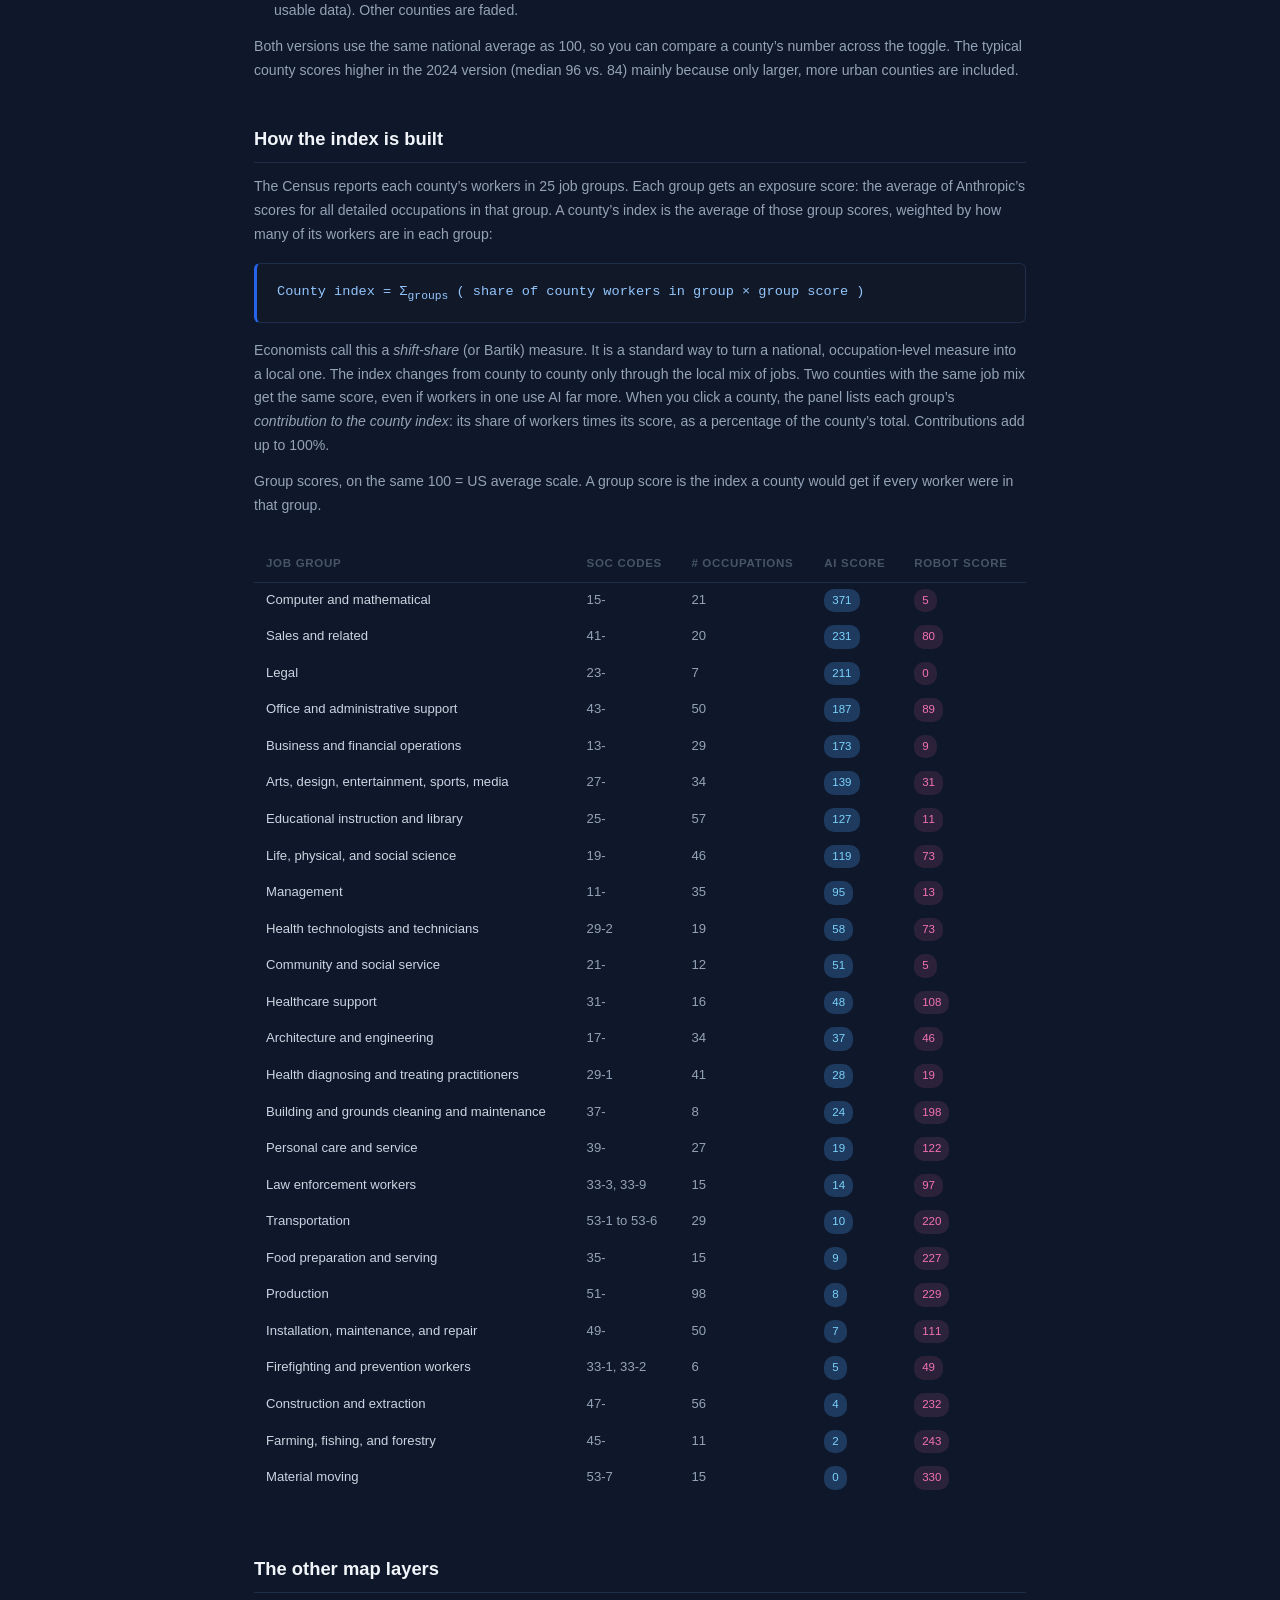
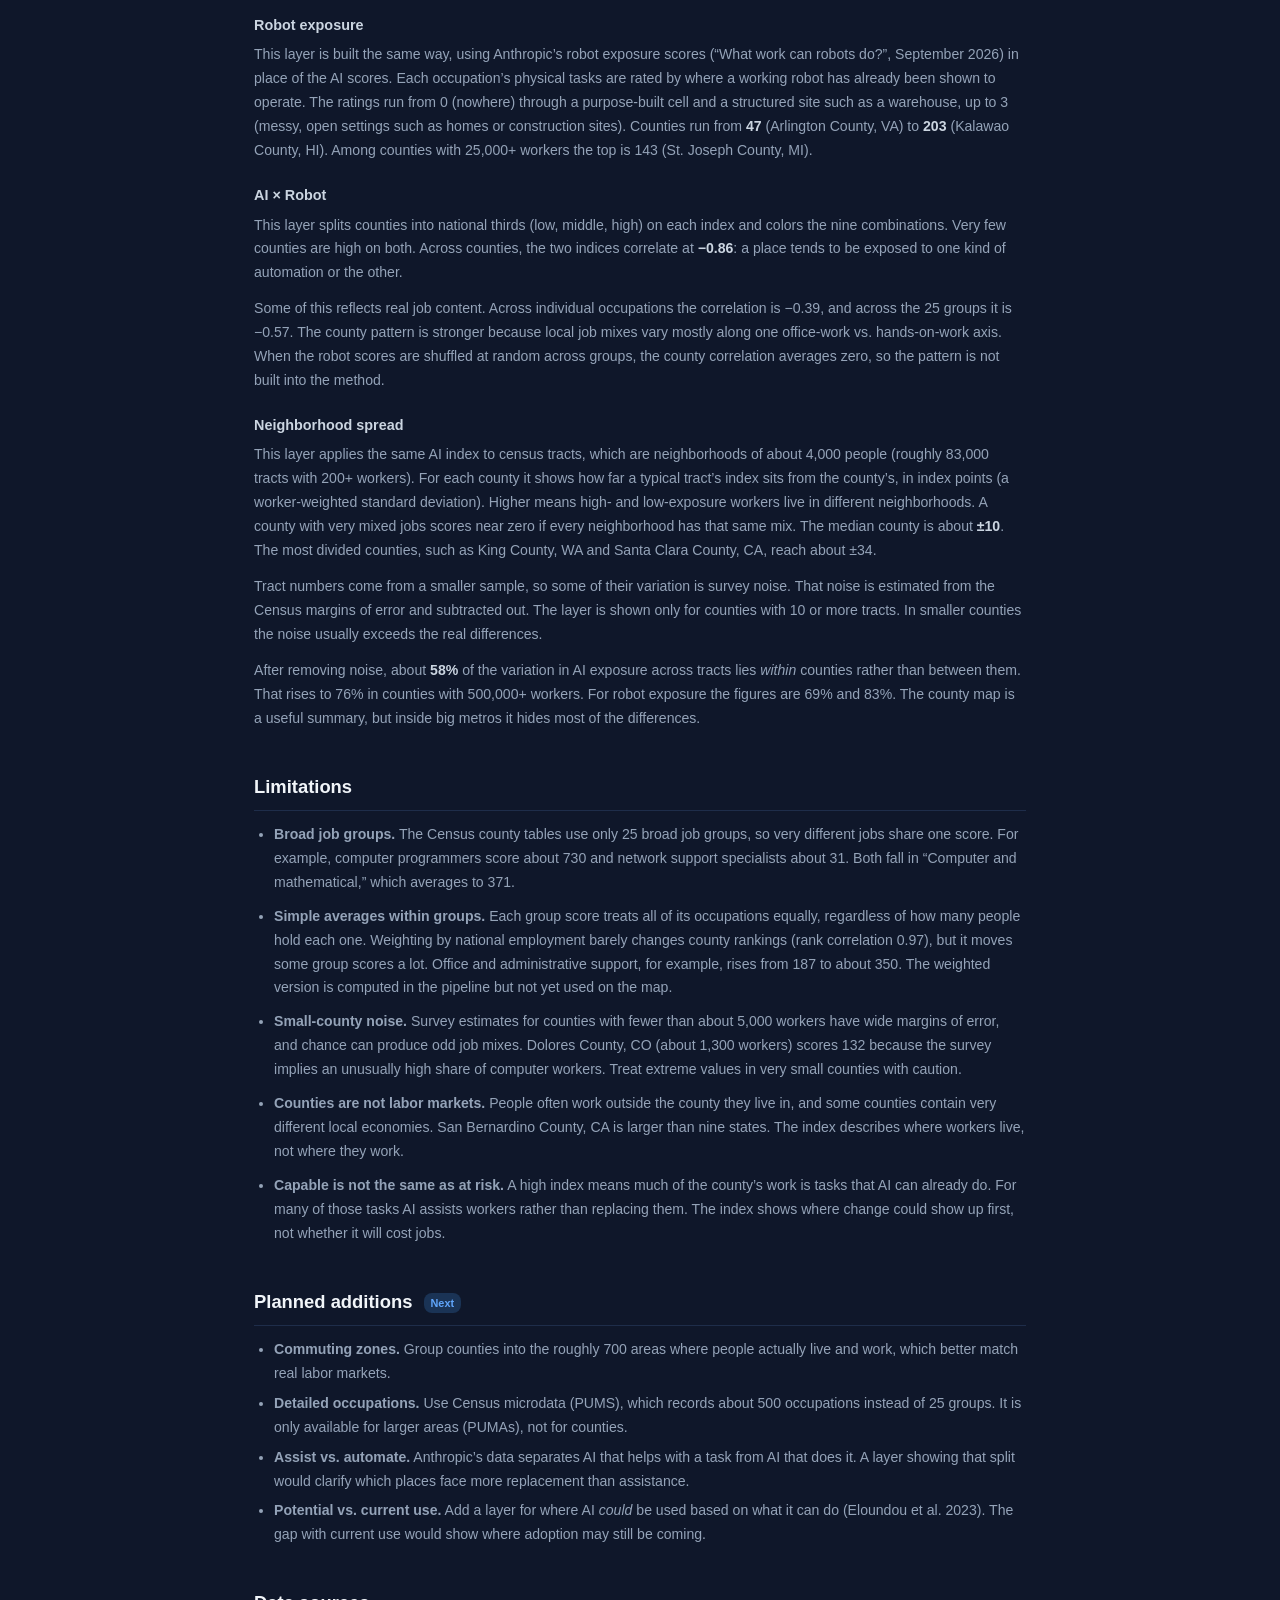
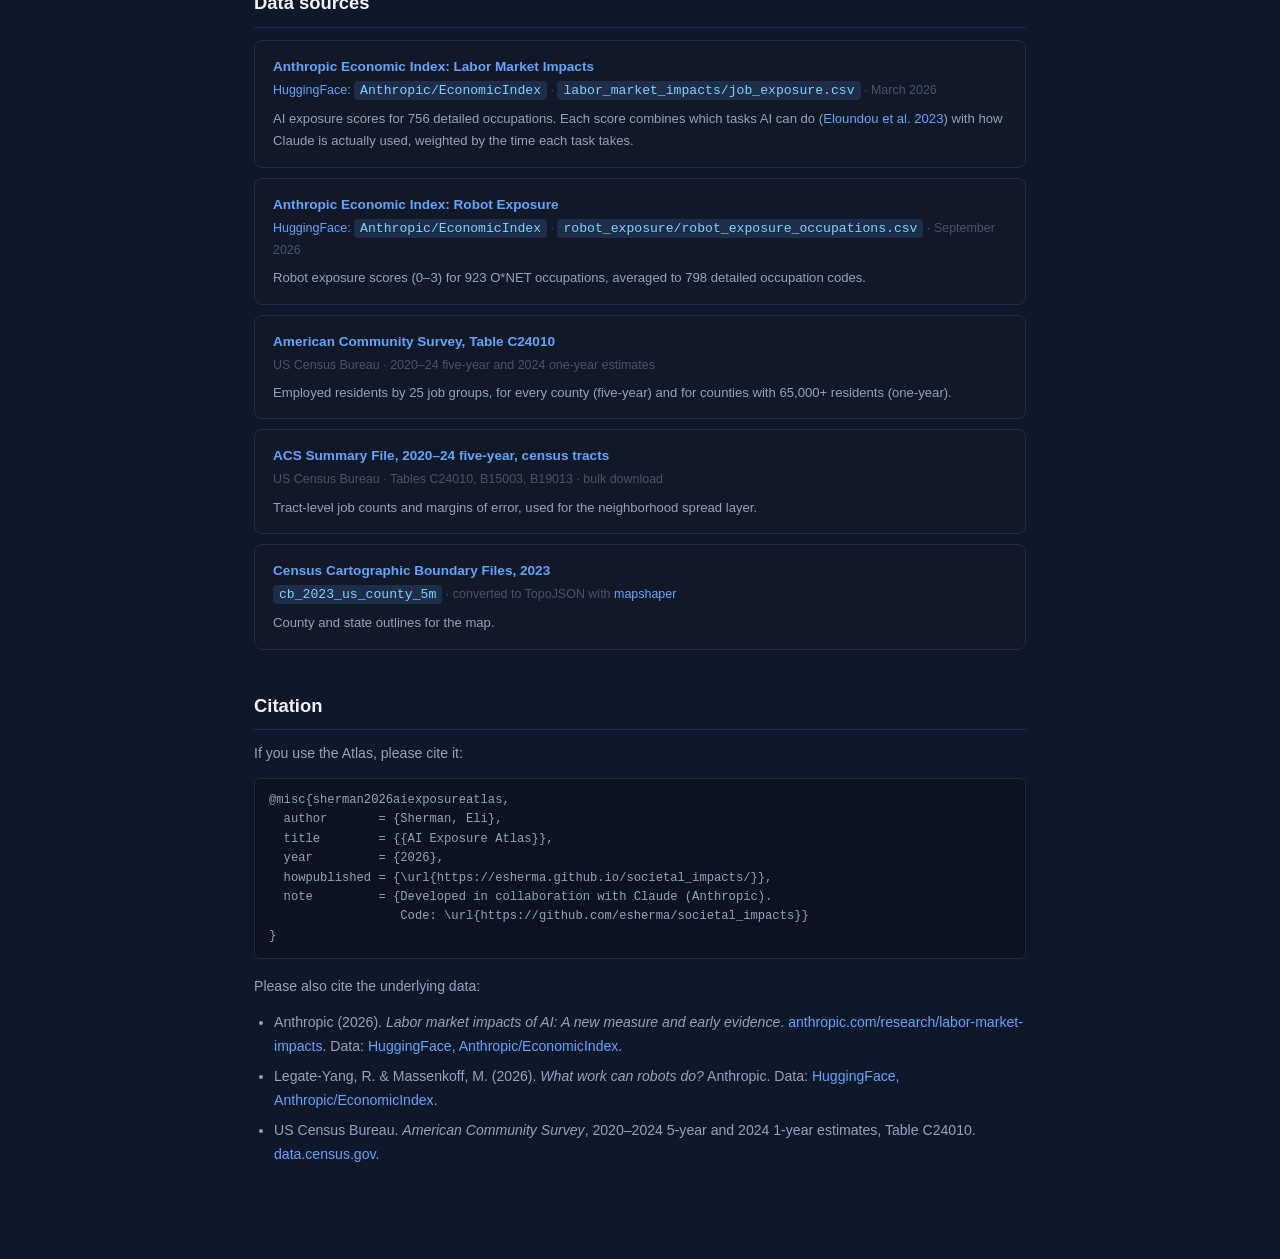
==== commit 769ad13e: "Turn the methodology page into "About the Atlas" - Header link now reads "About the Atlas"; page get" ====
--- a/src/map/methodology.html
+++ b/src/map/methodology.html
@@ -3,7 +3,7 @@
 <head>
   <meta charset="UTF-8" />
   <meta name="viewport" content="width=device-width, initial-scale=1.0" />
-  <title>Methodology — AI Exposure Atlas</title>
+  <title>About the Atlas</title>
   <style>
     * { box-sizing: border-box; margin: 0; padding: 0; }
     body {
@@ -108,14 +108,6 @@
       padding: 2px 8px;
       border-radius: 10px;
     }
-    .limitation-box {
-      background: #111827;
-      border: 1px solid #1e2d4a;
-      border-radius: 8px;
-      padding: 16px 20px;
-      margin: 12px 0;
-    }
-    .limitation-box p { margin: 0; }
     ul {
       padding-left: 20px;
       font-size: 0.88rem;
@@ -123,6 +115,14 @@
       margin-bottom: 12px;
     }
     ul li { margin-bottom: 6px; }
+    .page a:not(.back-link) { color: #60a5fa; text-decoration: none; }
+    .page a:not(.back-link):hover { text-decoration: underline; }
+    .limitations li { margin-bottom: 10px; }
+    .bibtex {
+      font-family: 'SF Mono', 'Fira Code', monospace; font-size: 0.76rem; line-height: 1.6;
+      color: #94a3b8; background: #0b1220; border: 1px solid #1e293b; border-radius: 6px;
+      padding: 12px 14px; margin: 8px 0 16px; overflow-x: auto; white-space: pre;
+    }
     .planned {
       display: inline-block;
       font-size: 0.68rem;
@@ -149,8 +149,18 @@
 <div class="page">
   <a href="index.html" class="back-link">← Back to the map</a>
 
-  <h1>Methodology &amp; Sources</h1>
-  <p class="tagline">What the numbers mean, how they are built, and what they leave out.</p>
+  <h1>About the Atlas</h1>
+  <p class="tagline">What the Atlas is, what the numbers mean, how they are built, and what they leave out.</p>
+
+  <p>
+    The AI Exposure Atlas is a tool for visualizing geographic exposure to AI automation. It
+    cross-references government data on jobs and the tasks they involve with data on AI
+    capabilities measured from real-world AI use. The Atlas is inspired by the
+    <a href="https://www.opportunityatlas.org/" target="_blank" rel="noopener">Opportunity Atlas</a>,
+    and it is developed by Eli Sherman in close collaboration with Claude. Questions and comments
+    are welcome: reach Eli on social media or by email at
+    <a href="mailto:grandparents.guide.to.ai@gmail.com">grandparents.guide.to.ai@gmail.com</a>.
+  </p>
 
   <h2>What the map shows</h2>
   <p>
@@ -349,54 +359,13 @@
   </p>
 
   <h2>Limitations</h2>
-
-  <div class="limitation-box">
-    <h3>Broad job groups</h3>
-    <p>
-      The Census county tables use only 25 broad job groups, so very different jobs share one
-      score. For example, computer programmers score about 730 and network support specialists
-      about 31. Both fall in &ldquo;Computer and mathematical,&rdquo; which averages to 371.
-    </p>
-  </div>
-
-  <div class="limitation-box">
-    <h3>Simple averages within groups</h3>
-    <p>
-      Each group score treats all of its occupations equally, regardless of how many people
-      hold each one. Weighting by national employment barely changes county rankings (rank
-      correlation 0.97), but it moves some group scores a lot. Office and administrative
-      support, for example, rises from 187 to about 350. The weighted version is computed in
-      the pipeline but not yet used on the map.
-    </p>
-  </div>
-
-  <div class="limitation-box">
-    <h3>Small-county noise</h3>
-    <p>
-      Survey estimates for counties with fewer than about 5,000 workers have wide margins of
-      error, and chance can produce odd job mixes. Dolores County, CO (about 1,300 workers)
-      scores 132 because the survey implies an unusually high share of computer workers. Treat
-      extreme values in very small counties with caution.
-    </p>
-  </div>
-
-  <div class="limitation-box">
-    <h3>Counties are not labor markets</h3>
-    <p>
-      People often work outside the county they live in, and some counties contain very
-      different local economies. San Bernardino County, CA is larger than nine states. The
-      index describes where workers live, not where they work.
-    </p>
-  </div>
-
-  <div class="limitation-box">
-    <h3>Capable is not the same as at risk</h3>
-    <p>
-      A high index means much of the county&rsquo;s work is tasks that AI can already do.
-      For many of those tasks AI assists workers rather than replacing them. The index shows
-      where change could show up first, not whether it will cost jobs.
-    </p>
-  </div>
+  <ul class="limitations">
+    <li><strong>Broad job groups.</strong> The Census county tables use only 25 broad job groups, so very different jobs share one score. For example, computer programmers score about 730 and network support specialists about 31. Both fall in &ldquo;Computer and mathematical,&rdquo; which averages to 371.</li>
+    <li><strong>Simple averages within groups.</strong> Each group score treats all of its occupations equally, regardless of how many people hold each one. Weighting by national employment barely changes county rankings (rank correlation 0.97), but it moves some group scores a lot. Office and administrative support, for example, rises from 187 to about 350. The weighted version is computed in the pipeline but not yet used on the map.</li>
+    <li><strong>Small-county noise.</strong> Survey estimates for counties with fewer than about 5,000 workers have wide margins of error, and chance can produce odd job mixes. Dolores County, CO (about 1,300 workers) scores 132 because the survey implies an unusually high share of computer workers. Treat extreme values in very small counties with caution.</li>
+    <li><strong>Counties are not labor markets.</strong> People often work outside the county they live in, and some counties contain very different local economies. San Bernardino County, CA is larger than nine states. The index describes where workers live, not where they work.</li>
+    <li><strong>Capable is not the same as at risk.</strong> A high index means much of the county&rsquo;s work is tasks that AI can already do. For many of those tasks AI assists workers rather than replacing them. The index shows where change could show up first, not whether it will cost jobs.</li>
+  </ul>
 
   <h2>Planned additions <span class="planned">Next</span></h2>
   <ul>
@@ -416,17 +385,17 @@
   <h2>Data sources</h2>
 
   <div class="source-block">
-    <div class="source-title">Anthropic Economic Index: Labor Market Impacts</div>
-    <div class="source-meta">HuggingFace: <code>Anthropic/EconomicIndex</code> &middot; <code>labor_market_impacts/job_exposure.csv</code> &middot; March 2026</div>
+    <div class="source-title"><a href="https://www.anthropic.com/research/labor-market-impacts" target="_blank" rel="noopener">Anthropic Economic Index: Labor Market Impacts</a></div>
+    <div class="source-meta"><a href="https://huggingface.co/datasets/Anthropic/EconomicIndex/tree/main/labor_market_impacts" target="_blank" rel="noopener">HuggingFace: <code>Anthropic/EconomicIndex</code></a> &middot; <code>labor_market_impacts/job_exposure.csv</code> &middot; March 2026</div>
     <div class="source-desc">
       AI exposure scores for 756 detailed occupations. Each score combines which tasks AI can
-      do (Eloundou et al.) with how Claude is actually used, weighted by the time each task takes.
+      do (<a href="https://arxiv.org/abs/2303.10130" target="_blank" rel="noopener">Eloundou et al. 2023</a>) with how Claude is actually used, weighted by the time each task takes.
     </div>
   </div>
 
   <div class="source-block">
-    <div class="source-title">Anthropic Economic Index: Robot Exposure</div>
-    <div class="source-meta">HuggingFace: <code>Anthropic/EconomicIndex</code> &middot; <code>robot_exposure/robot_exposure_occupations.csv</code> &middot; September 2026</div>
+    <div class="source-title"><a href="https://huggingface.co/datasets/Anthropic/EconomicIndex/tree/main/robot_exposure" target="_blank" rel="noopener">Anthropic Economic Index: Robot Exposure</a></div>
+    <div class="source-meta"><a href="https://huggingface.co/datasets/Anthropic/EconomicIndex/tree/main/robot_exposure" target="_blank" rel="noopener">HuggingFace: <code>Anthropic/EconomicIndex</code></a> &middot; <code>robot_exposure/robot_exposure_occupations.csv</code> &middot; September 2026</div>
     <div class="source-desc">
       Robot exposure scores (0&ndash;3) for 923 O*NET occupations, averaged to 798 detailed
       occupation codes.
@@ -434,7 +403,7 @@
   </div>
 
   <div class="source-block">
-    <div class="source-title">American Community Survey, Table C24010</div>
+    <div class="source-title"><a href="https://data.census.gov/table?q=C24010" target="_blank" rel="noopener">American Community Survey, Table C24010</a></div>
     <div class="source-meta">US Census Bureau &middot; 2020&ndash;24 five-year and 2024 one-year estimates</div>
     <div class="source-desc">
       Employed residents by 25 job groups, for every county (five-year) and for counties with
@@ -443,28 +412,37 @@
   </div>
 
   <div class="source-block">
-    <div class="source-title">ACS Summary File, 2020&ndash;24 five-year, census tracts</div>
+    <div class="source-title"><a href="https://www.census.gov/programs-surveys/acs/data/summary-file.html" target="_blank" rel="noopener">ACS Summary File, 2020&ndash;24 five-year, census tracts</a></div>
     <div class="source-meta">US Census Bureau &middot; Tables C24010, B15003, B19013 &middot; bulk download</div>
     <div class="source-desc">Tract-level job counts and margins of error, used for the neighborhood spread layer.</div>
   </div>
 
   <div class="source-block">
-    <div class="source-title">Census Cartographic Boundary Files, 2023</div>
-    <div class="source-meta"><code>cb_2023_us_county_5m</code> &middot; converted to TopoJSON with mapshaper</div>
+    <div class="source-title"><a href="https://www.census.gov/geographies/mapping-files/time-series/geo/cartographic-boundary.html" target="_blank" rel="noopener">Census Cartographic Boundary Files, 2023</a></div>
+    <div class="source-meta"><code>cb_2023_us_county_5m</code> &middot; converted to TopoJSON with <a href="https://github.com/mbloch/mapshaper" target="_blank" rel="noopener">mapshaper</a></div>
     <div class="source-desc">County and state outlines for the map.</div>
   </div>
 
   <h2>Citation</h2>
-  <p>If you use this index, please cite the underlying data:</p>
-  <div class="source-block">
-    <div class="source-desc" style="font-family: 'SF Mono', 'Fira Code', monospace; font-size: 0.78rem; line-height: 1.8; color: #94a3b8;">
-      Anthropic. (2026). <em>Economic Index: Labor Market Impacts</em> [Data]. HuggingFace: Anthropic/EconomicIndex.<br/>
-      Legate-Yang, R. &amp; Massenkoff, M. (2026). <em>What work can robots do?</em> Anthropic.<br/>
-      US Census Bureau. <em>American Community Survey</em>, Table C24010.
-      <a href="https://data.census.gov" style="color: #60a5fa;">data.census.gov</a>.<br/>
-      AI Exposure Atlas shift-share construction. societal_impacts/src/pipeline/.
-    </div>
-  </div>
+  <p>If you use the Atlas, please cite it:</p>
+<pre class="bibtex">@misc{sherman2026aiexposureatlas,
+  author       = {Sherman, Eli},
+  title        = {{AI Exposure Atlas}},
+  year         = {2026},
+  howpublished = {\url{https://esherma.github.io/societal_impacts/}},
+  note         = {Developed in collaboration with Claude (Anthropic).
+                  Code: \url{https://github.com/esherma/societal_impacts}}
+}</pre>
+  <p>Please also cite the underlying data:</p>
+  <ul>
+    <li>Anthropic (2026). <em>Labor market impacts of AI: A new measure and early evidence</em>.
+      <a href="https://www.anthropic.com/research/labor-market-impacts" target="_blank" rel="noopener">anthropic.com/research/labor-market-impacts</a>.
+      Data: <a href="https://huggingface.co/datasets/Anthropic/EconomicIndex" target="_blank" rel="noopener">HuggingFace, Anthropic/EconomicIndex</a>.</li>
+    <li>Legate-Yang, R. &amp; Massenkoff, M. (2026). <em>What work can robots do?</em> Anthropic.
+      Data: <a href="https://huggingface.co/datasets/Anthropic/EconomicIndex/tree/main/robot_exposure" target="_blank" rel="noopener">HuggingFace, Anthropic/EconomicIndex</a>.</li>
+    <li>US Census Bureau. <em>American Community Survey</em>, 2020&ndash;2024 5-year and 2024 1-year
+      estimates, Table C24010. <a href="https://data.census.gov/table?q=C24010" target="_blank" rel="noopener">data.census.gov</a>.</li>
+  </ul>
 </div>
 </body>
 </html>
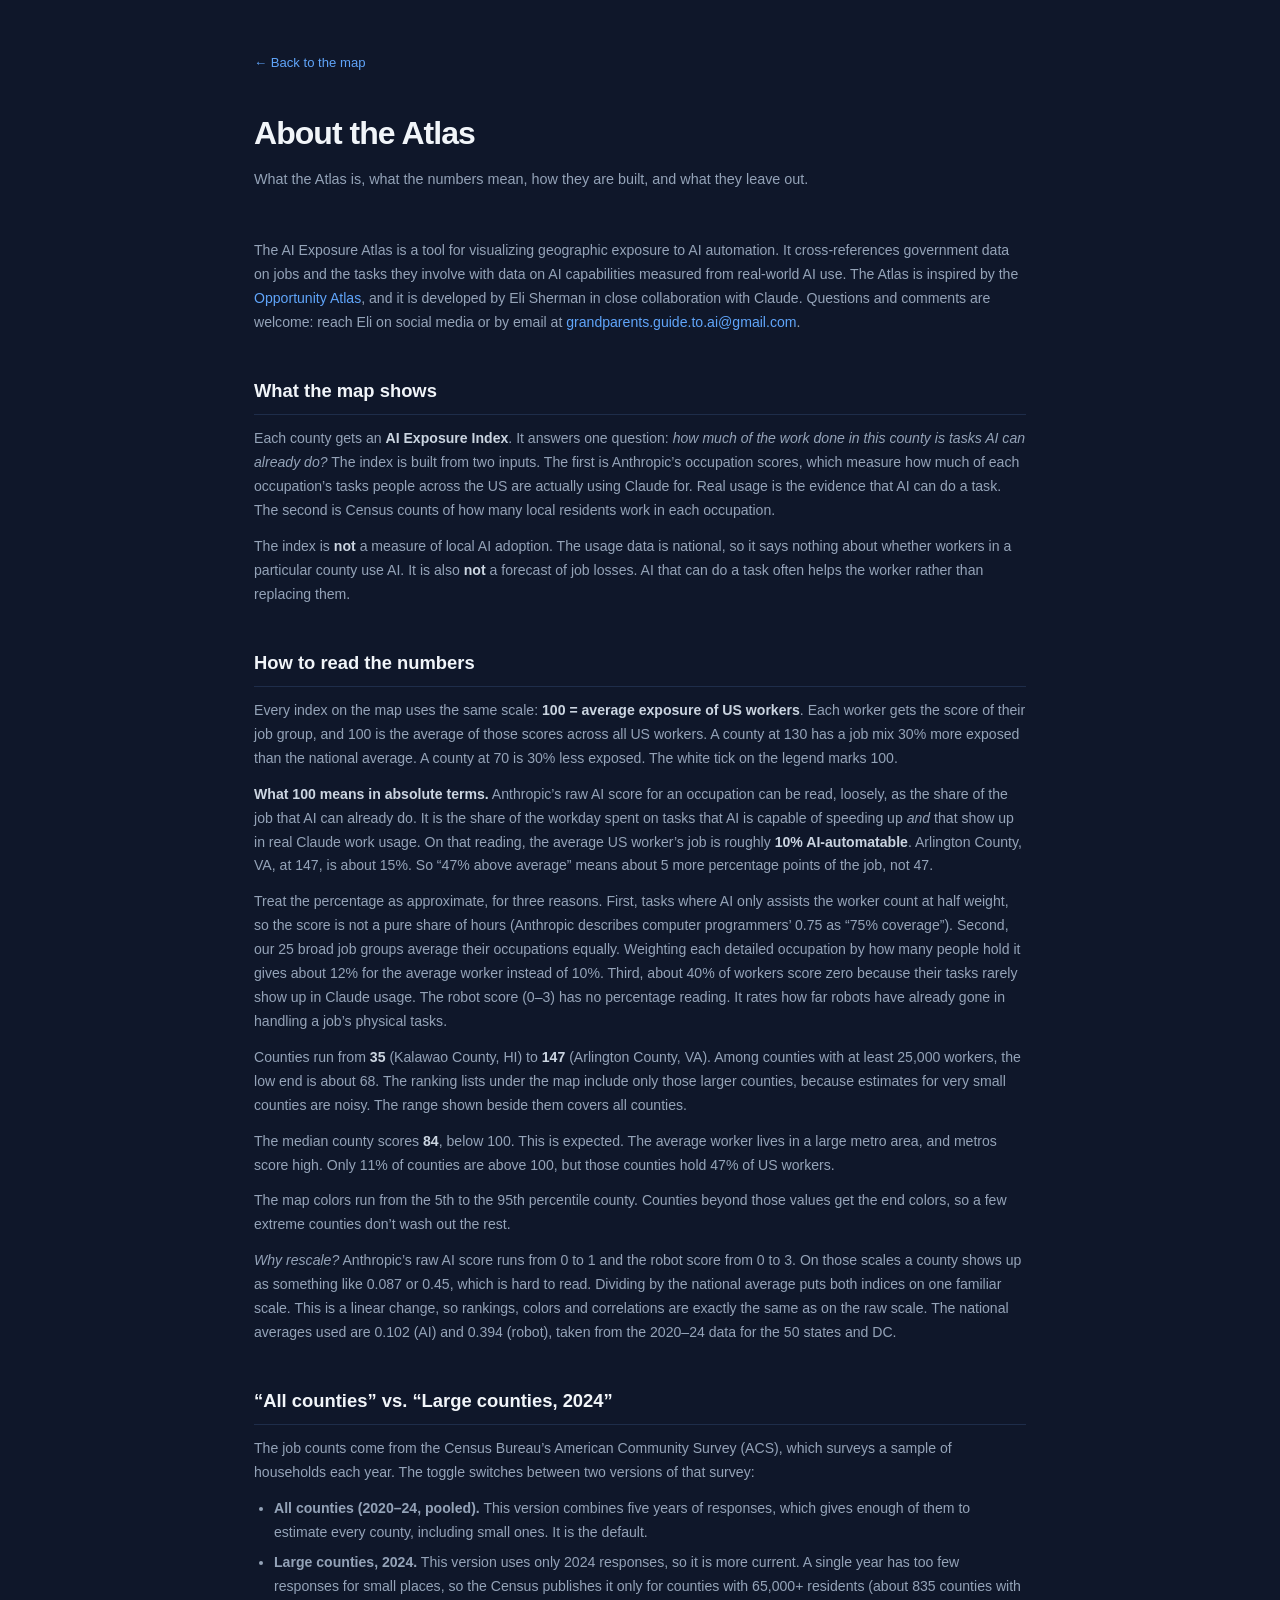
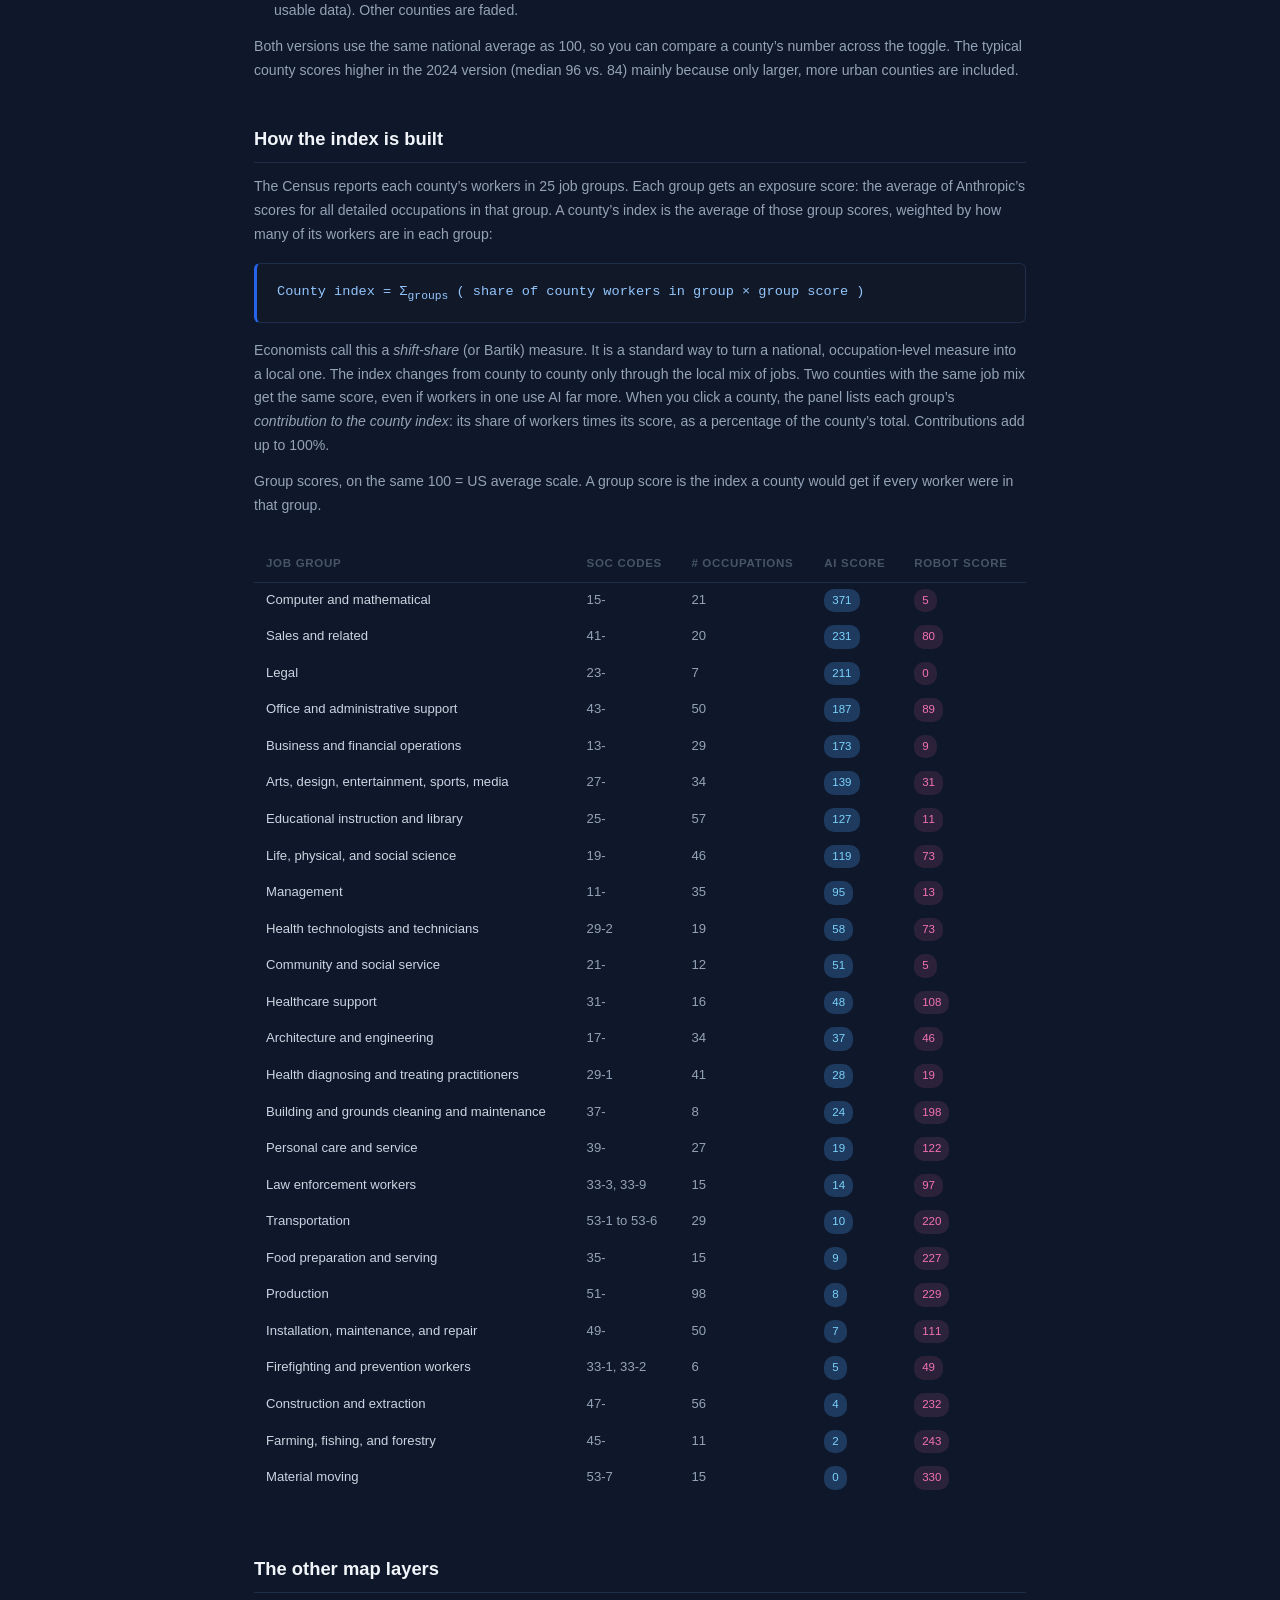
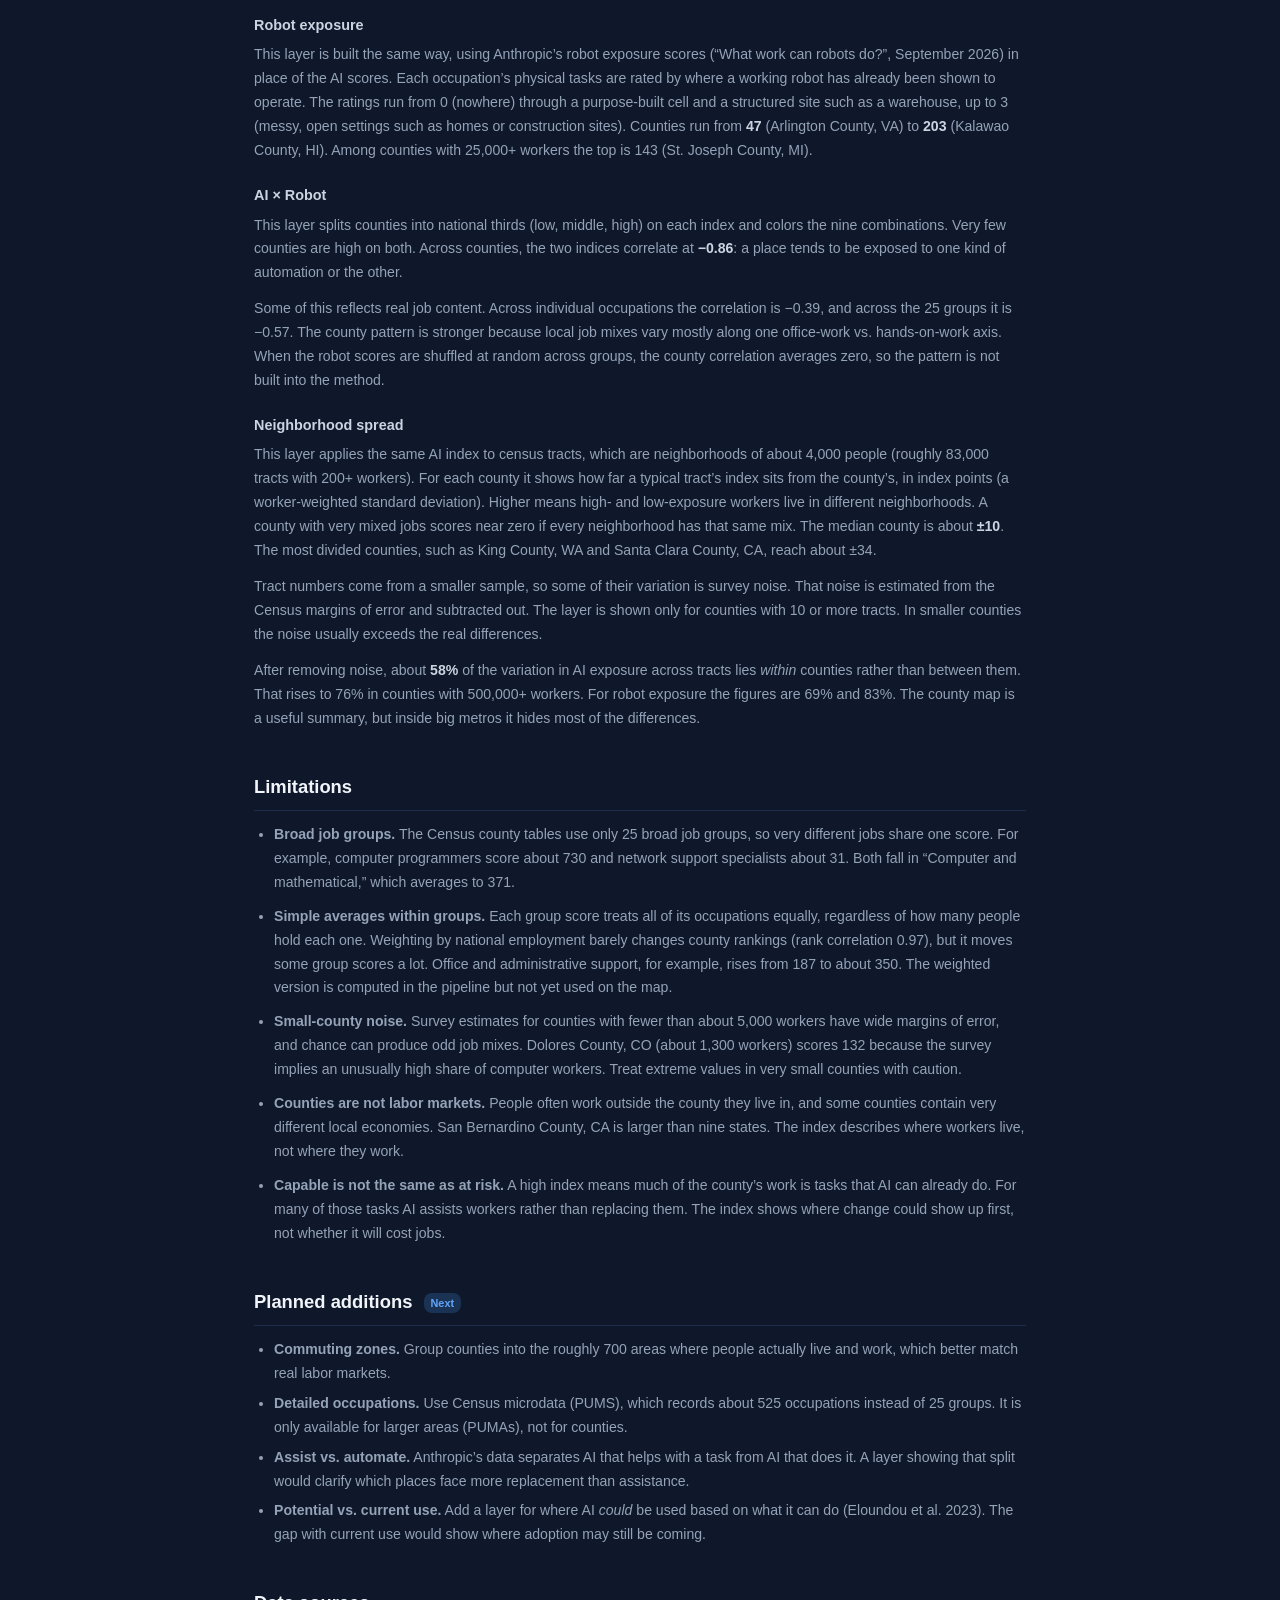
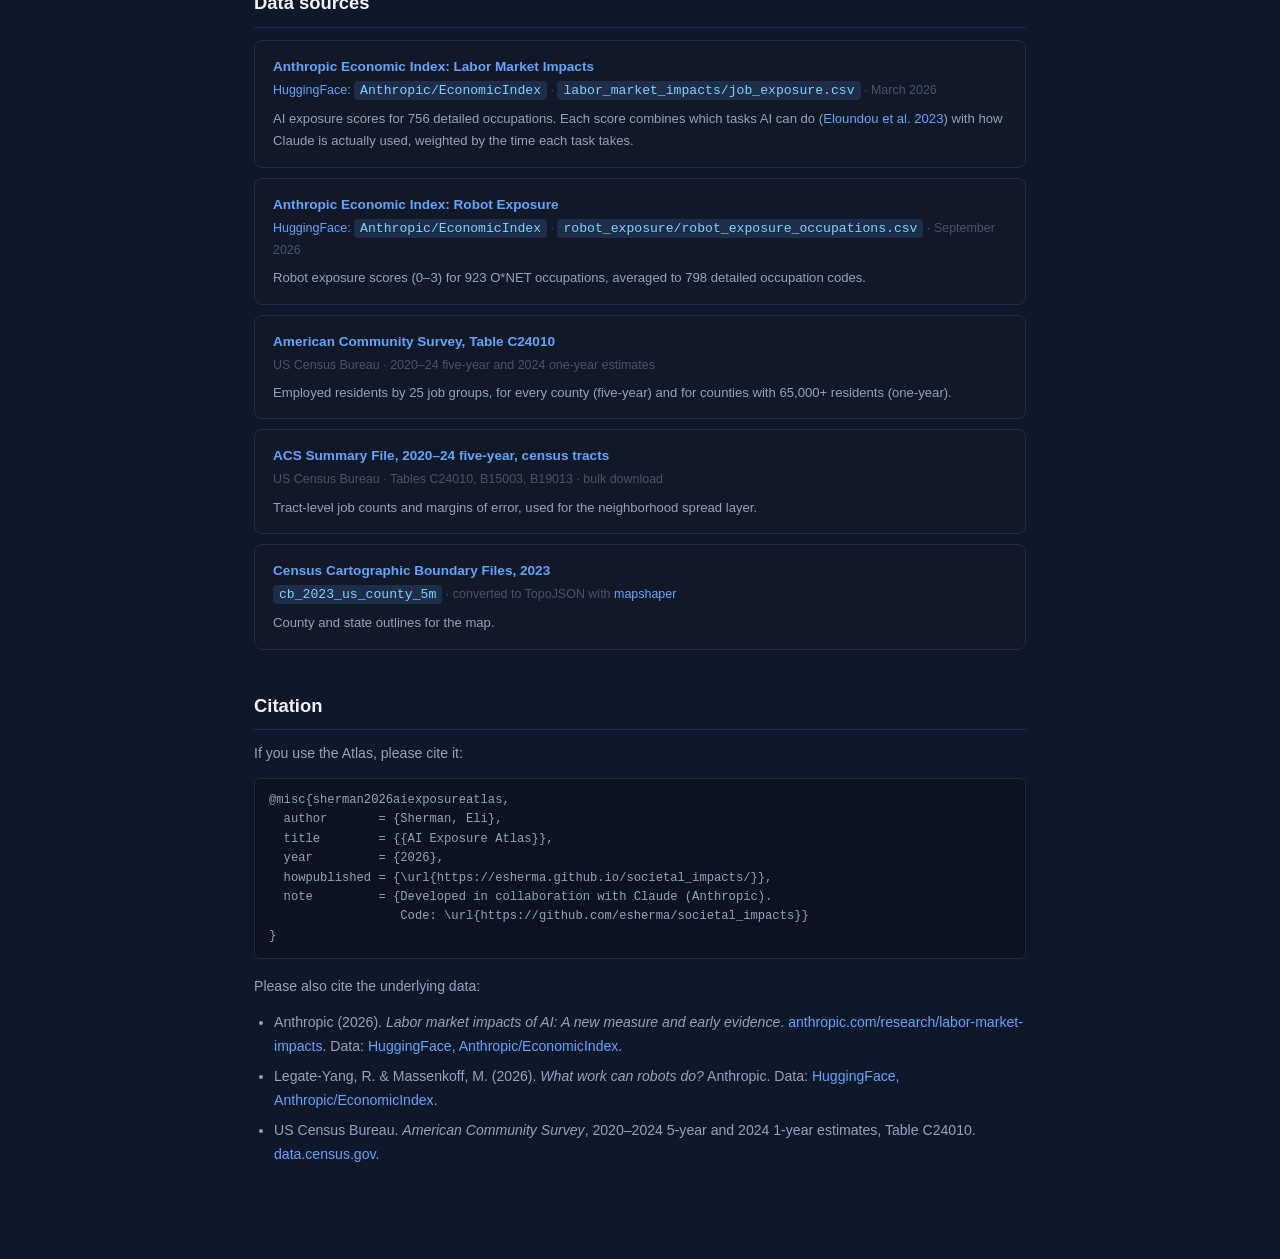
==== commit 0dc36d8d: "About the Atlas: detailed-occupation count is about 525, matching the write-up PUMS records about 52" ====
--- a/src/map/methodology.html
+++ b/src/map/methodology.html
@@ -372,7 +372,7 @@
     <li><strong>Commuting zones.</strong> Group counties into the roughly 700 areas where people
       actually live and work, which better match real labor markets.</li>
     <li><strong>Detailed occupations.</strong> Use Census microdata (PUMS), which records about
-      500 occupations instead of 25 groups. It is only available for larger areas (PUMAs), not
+      525 occupations instead of 25 groups. It is only available for larger areas (PUMAs), not
       for counties.</li>
     <li><strong>Assist vs. automate.</strong> Anthropic&rsquo;s data separates AI that helps
       with a task from AI that does it. A layer showing that split would clarify which places
